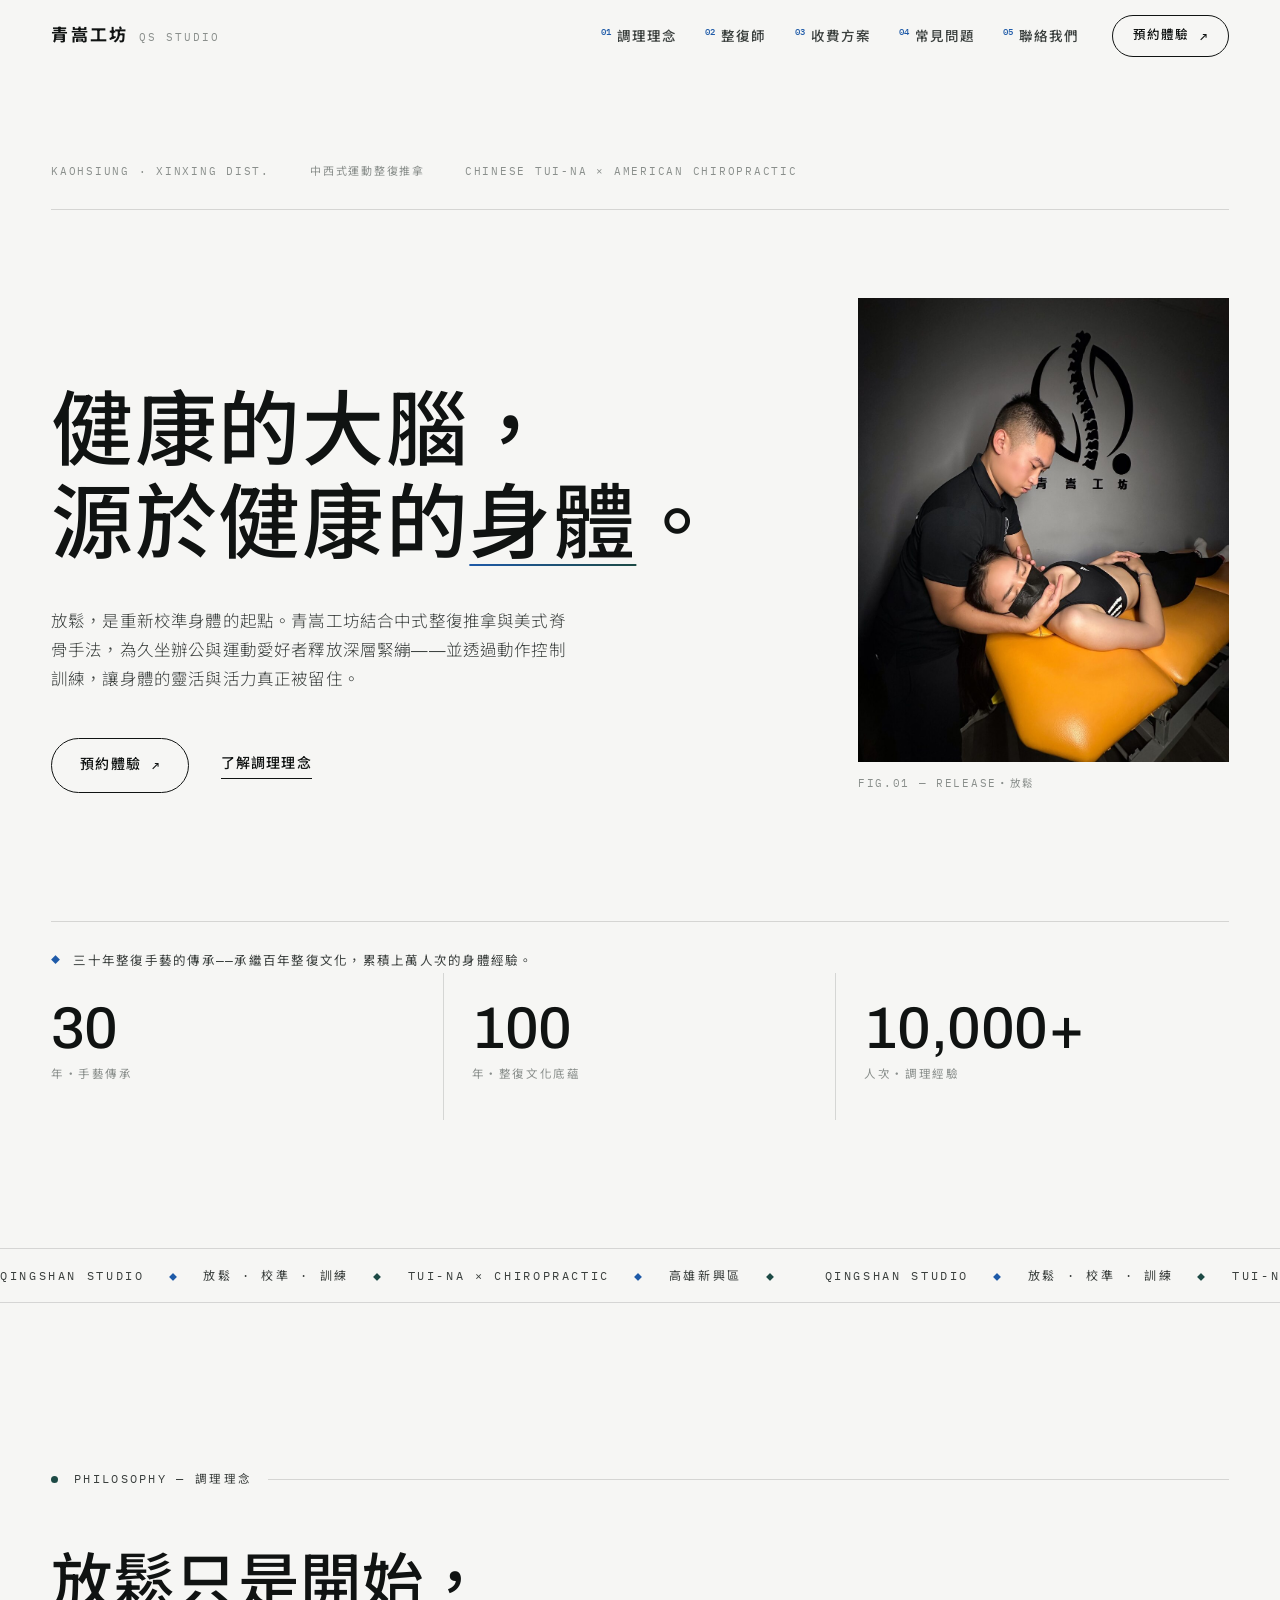
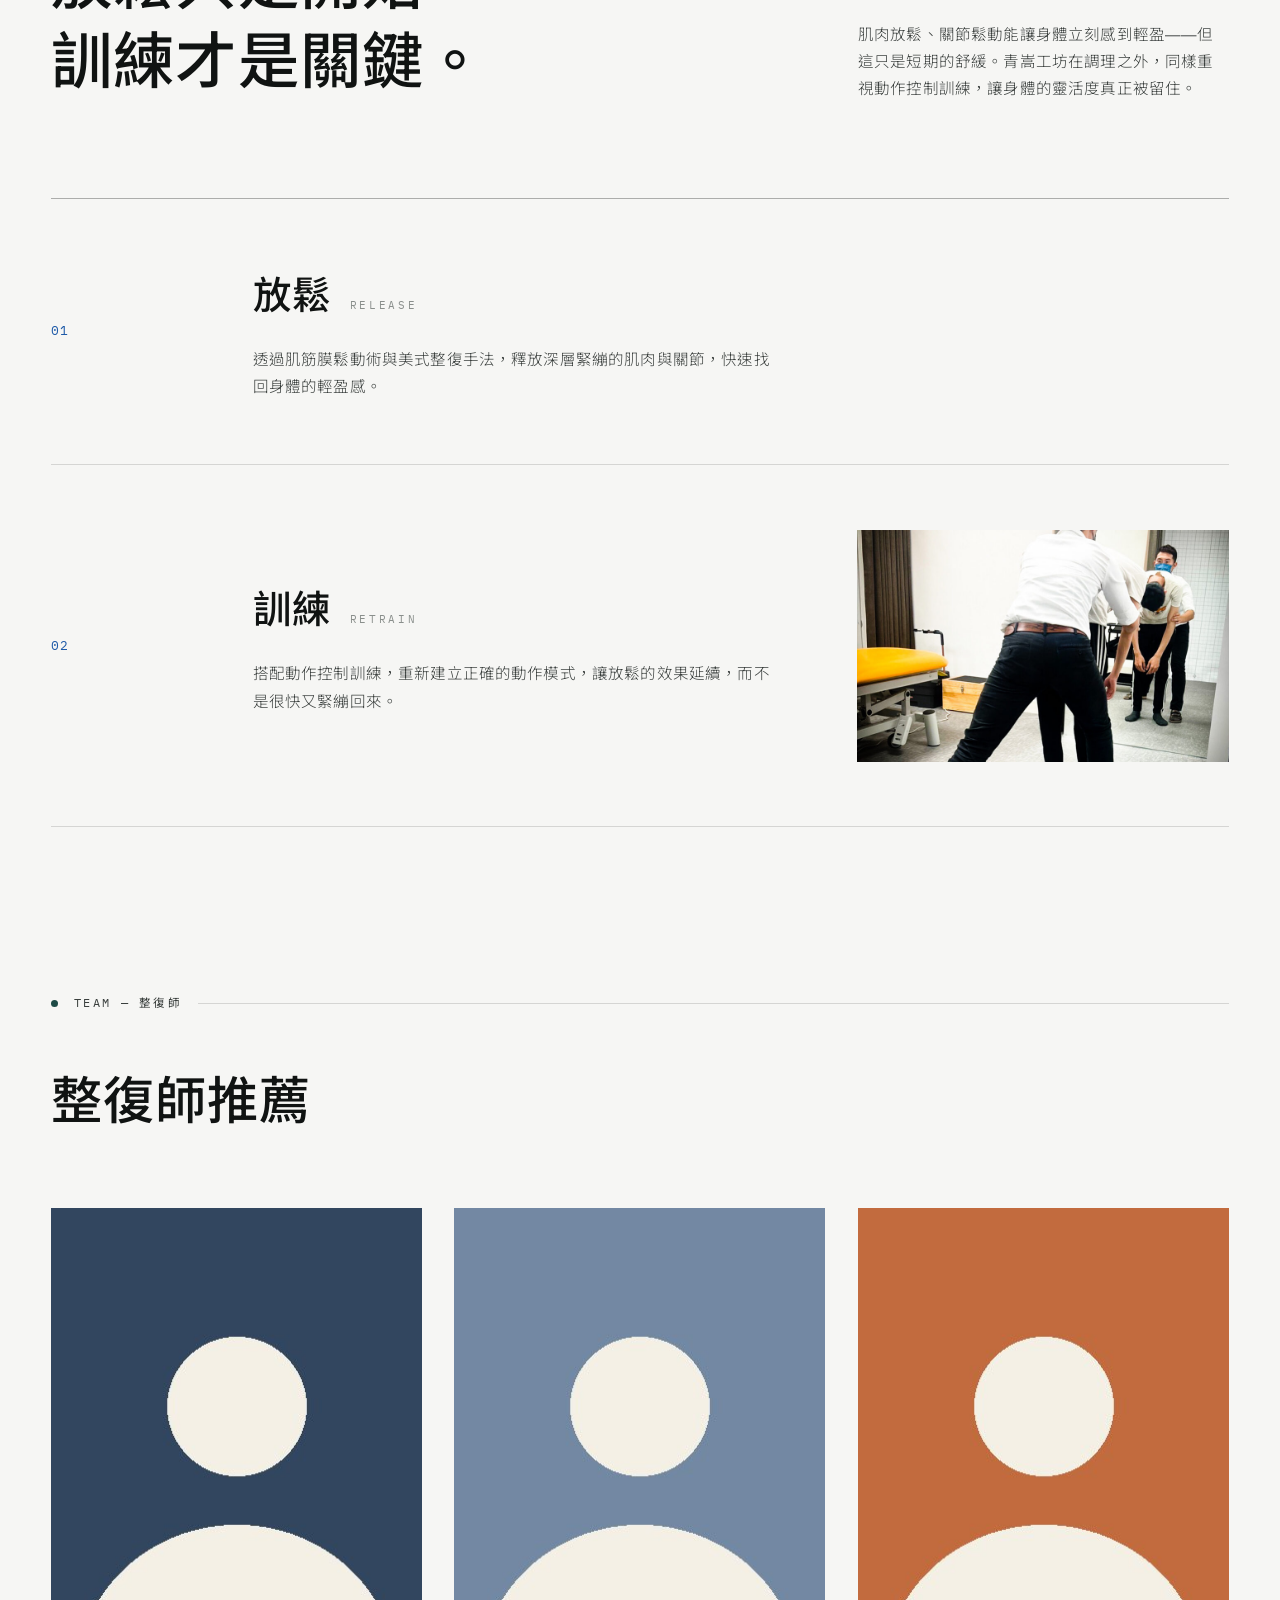
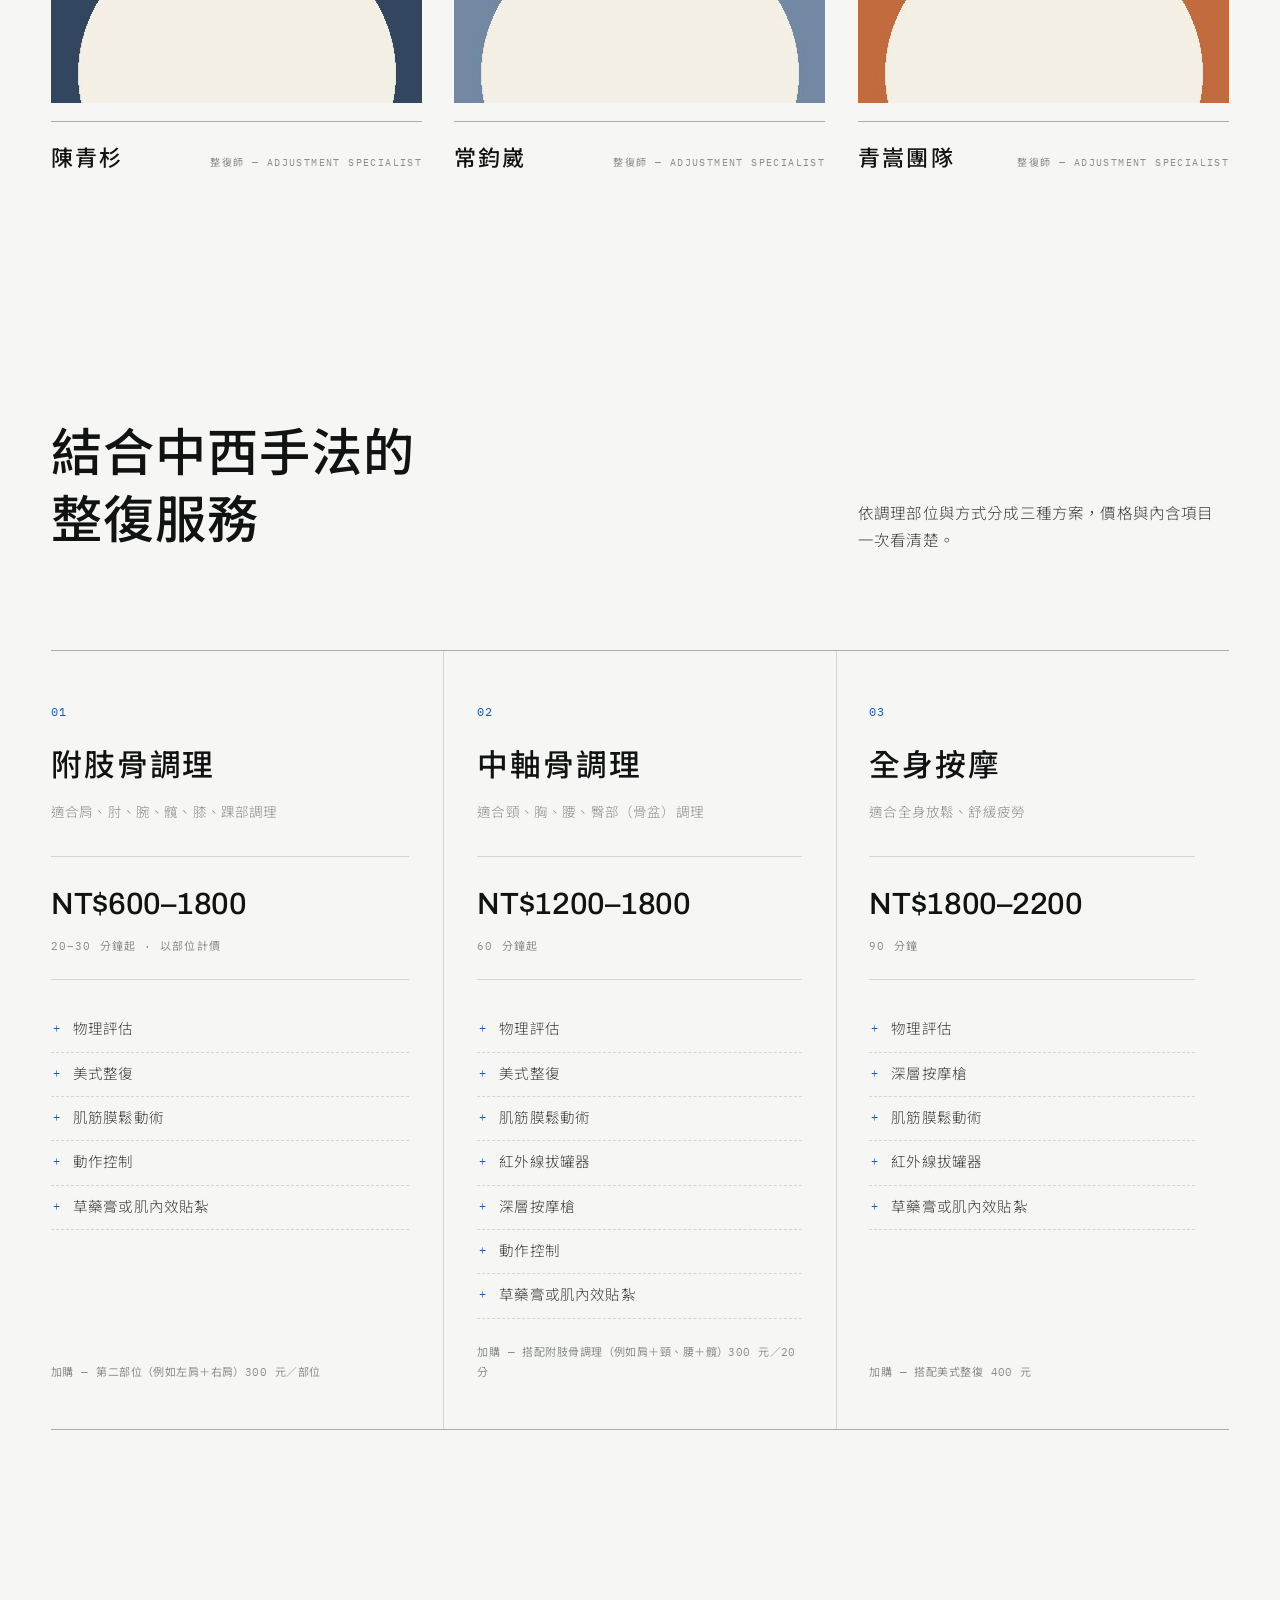
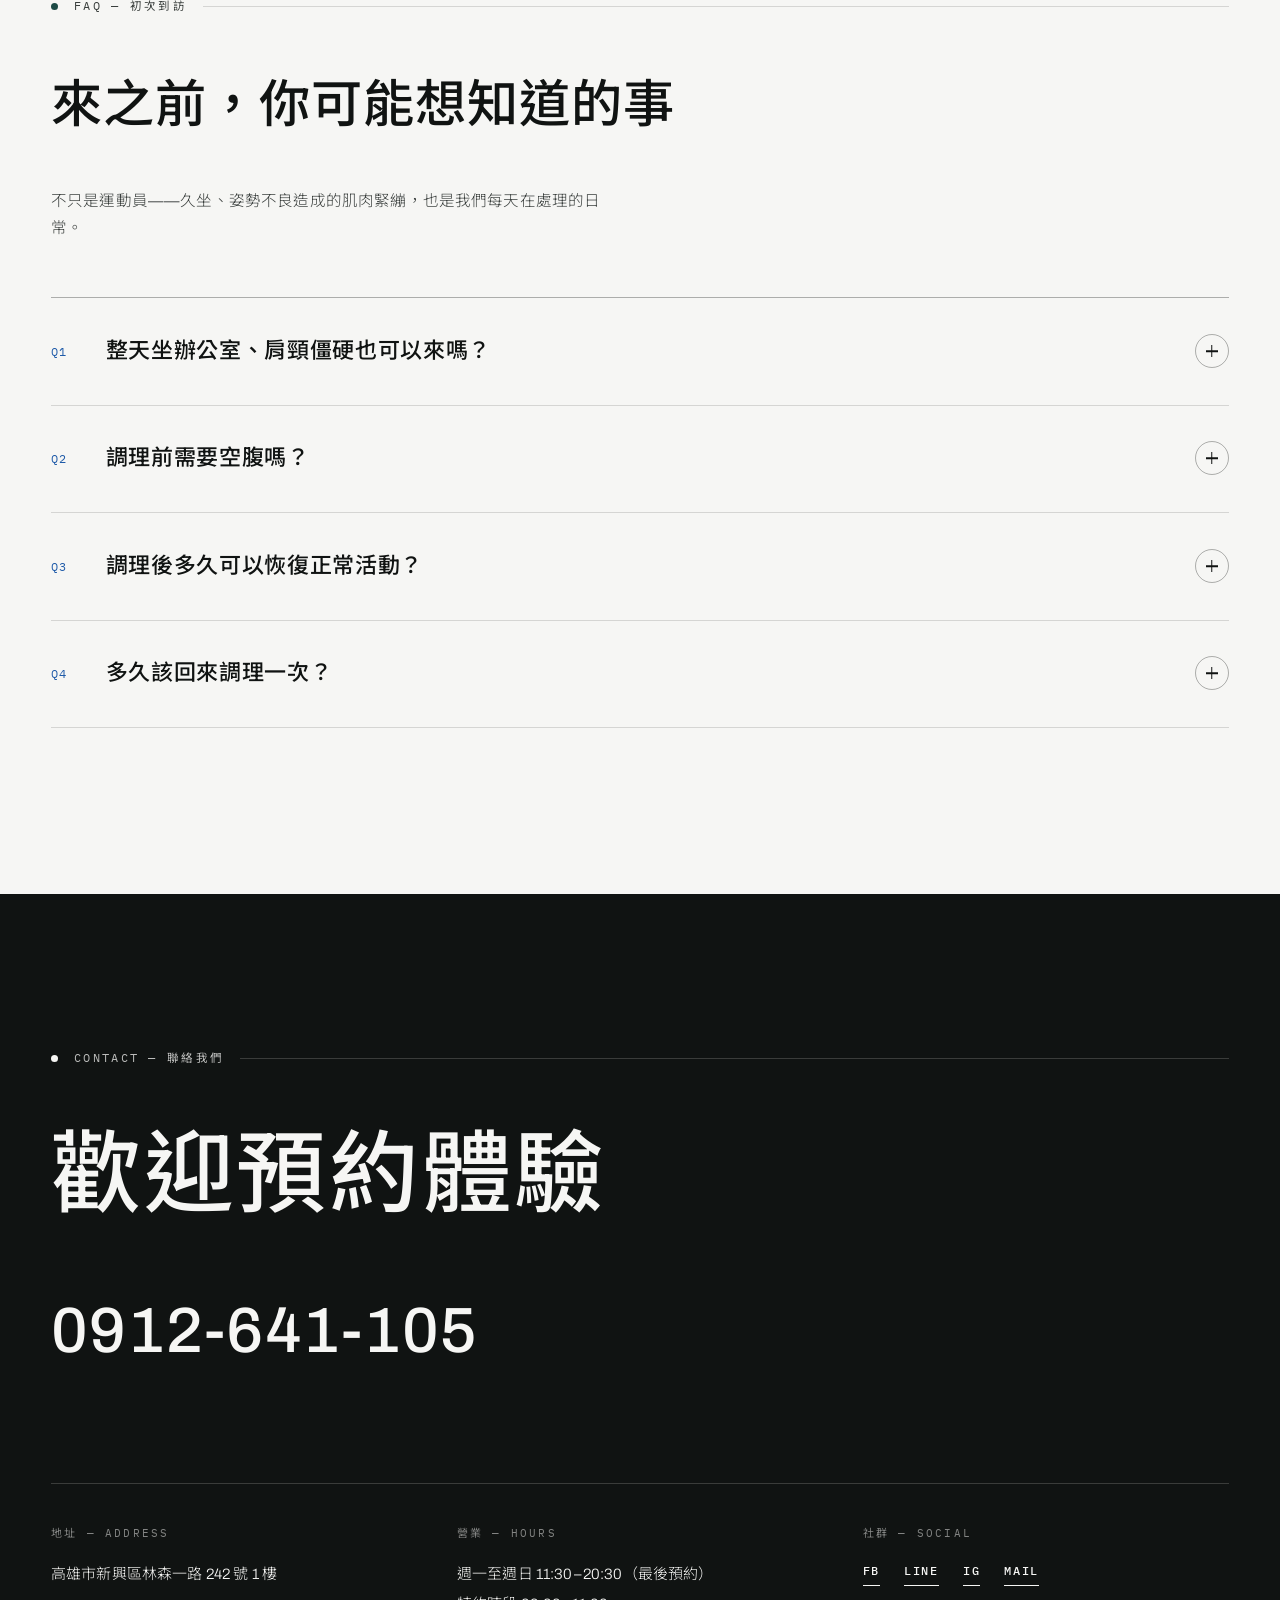
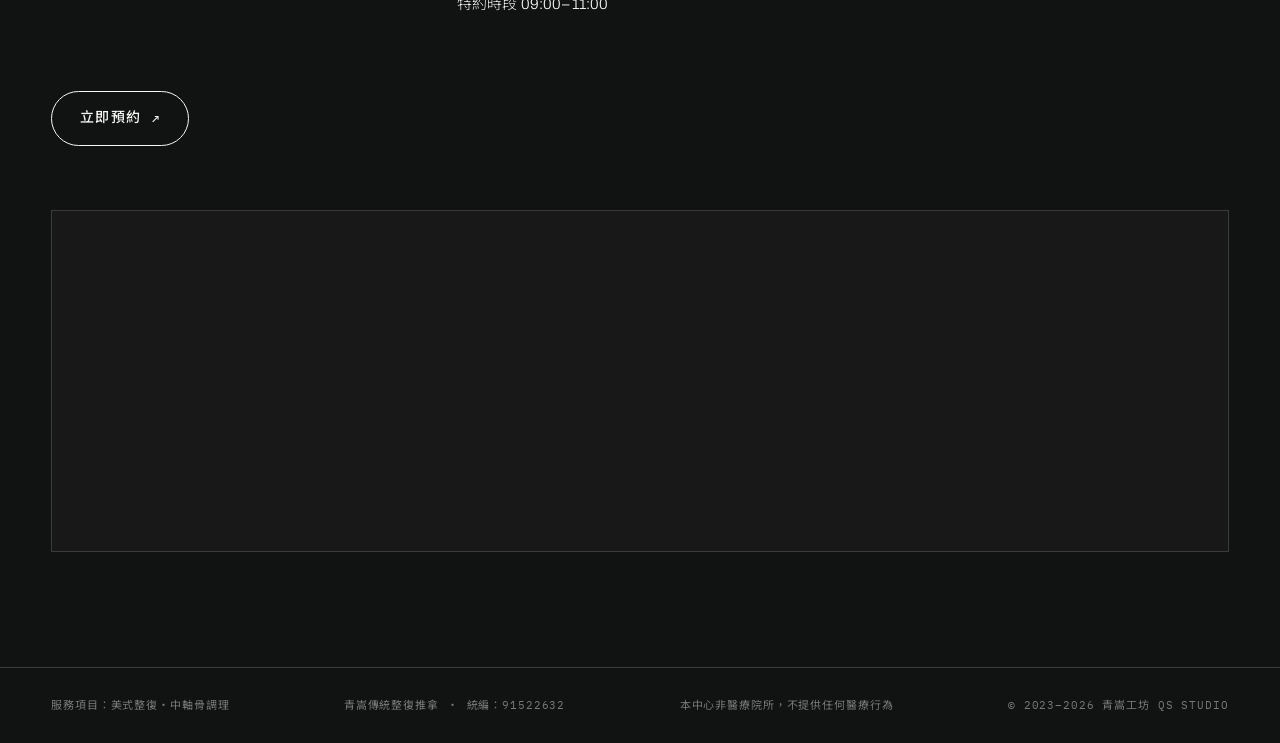
==== index.html @ 07d7609a "Update index.html" ====
<!DOCTYPE html>
<html lang="zh-Hant-TW">
<head>
<meta charset="UTF-8">
<meta name="viewport" content="width=device-width, initial-scale=1.0">

<!-- ════════════════════════════════════════════════════════════════
     青嵩工坊 QS STUDIO — 前台模板（對接 /api/content 後台版）
     ────────────────────────────────────────────────────────────────
     【架構說明 — 沿用你現有的前後台分離方式】

     ・外殼（不需後台）：<header>、手機選單、<footer>、
       styles.css、script.js —— 上傳一次即可。
     ・內容：id 為 site-content 的 main 區塊。
       script.js 會向 /api/content 取資料，
       若後台回傳 { html: "..." } 就覆蓋此處內容；
       若後台沒資料或離線，則顯示本檔內建的預設內容。

     【重要】改版後請把 id 為 site-content 的 main 區塊內的新版 HTML
     同步更新進後台（取代舊 class 結構），否則後台吐出的舊版
     HTML 會套不到新樣式。

     【欄位標記】
     ・註解形式：「◆ 後台欄位：欄位名稱 — 說明」的單行註解
     ・屬性形式：data-field="欄位名稱"
     ・可重複區塊：data-repeatable="..."（每新增一筆複製一段）
     ・圖片只換 src，class 與結構請勿更動。
     ════════════════════════════════════════════════════════════════ -->

<title>青嵩工坊 QS STUDIO — 中西式運動整復推拿｜高雄新興區</title>
<meta name="description" content="青嵩工坊結合中式整復推拿與美式脊骨手法，為久坐辦公與運動愛好者釋放深層緊繃。高雄新興區，健康的大腦源於健康的身體。">
<link rel="canonical" href="https://qsqingshan.com/" />
<meta property="og:type" content="website">
<meta property="og:site_name" content="青嵩工坊 qs studio">
<meta property="og:title" content="青嵩工坊 QS STUDIO — 中西式運動整復推拿">
<meta property="og:description" content="高雄新興區在地經營，傳承三十年整復推拿手藝，結合運動按摩與動作控制訓練，協助舒緩疲勞、提升運動表現。">
<meta property="og:image" content="https://qsqingshan.com/images/treatment-scene.jpg">
<meta property="og:url" content="https://qsqingshan.com">
<meta property="og:locale" content="zh_TW">
<meta name="twitter:card" content="summary_large_image">
<meta name="twitter:title" content="青嵩工坊 QS STUDIO — 中西式運動整復推拿">
<meta name="twitter:description" content="高雄新興區在地經營，傳承三十年整復推拿手藝，結合運動按摩與動作控制訓練。">
<meta name="twitter:image" content="https://qsqingshan.com/images/treatment-scene.jpg">
<link rel="icon" href="data:image/svg+xml,%3Csvg xmlns='http://www.w3.org/2000/svg' viewBox='0 0 32 32'%3E%3Crect width='32' height='32' fill='%23101312'/%3E%3Ccircle cx='16' cy='16' r='6' fill='none' stroke='%23f6f6f4' stroke-width='1.5'/%3E%3C/svg%3E">
<link rel="preconnect" href="https://fonts.googleapis.com">
<link rel="preconnect" href="https://fonts.gstatic.com" crossorigin>
<link href="https://fonts.googleapis.com/css2?family=Archivo:wght@400;500;600&family=IBM+Plex+Mono:wght@400;500&family=Noto+Sans+TC:wght@300;400;500;700&display=swap" rel="stylesheet">
<link rel="stylesheet" href="styles.css">
<script type="application/ld+json">
{
  "@context": "https://schema.org",
  "@type": "HealthAndBeautyBusiness",
  "name": "青嵩工坊 · 中西式運動整復推拿中心",
  "alternateName": "青嵩工坊",
  "url": "https://qsqingshan.com",
  "image": "https://qsqingshan.com/images/treatment-scene.jpg",
  "telephone": "+886-912-641-105",
  "priceRange": "$600-$2200",
  "address": {
    "@type": "PostalAddress",
    "streetAddress": "林森一路242號1樓",
    "addressLocality": "新興區",
    "addressRegion": "高雄市",
    "addressCountry": "TW"
  },
  "geo": {
    "@type": "GeoCoordinates",
    "latitude": 22.6349349,
    "longitude": 120.3052495
  },
  "openingHoursSpecification": [
    {
      "@type": "OpeningHoursSpecification",
      "dayOfWeek": ["Monday","Tuesday","Wednesday","Thursday","Friday","Saturday","Sunday"],
      "opens": "11:30",
      "closes": "20:30"
    }
  ],
  "sameAs": [
    "https://www.facebook.com/qingsongstudio/",
    "https://www.instagram.com/qs_studio_/",
    "https://lin.ee/biKerHf"
  ]
}
</script>
     <script type="application/ld+json">{  "@context": "https://schema.org",  "@type": "FAQPage",  "mainEntity": [    {      "@type": "Question",      "name": "整天坐辦公室、肩頸僵硬也可以來嗎？",      "acceptedAnswer": {        "@type": "Answer",        "text": "可以。除了提升運動表現，久坐、姿勢不良造成的肌肉緊繃，也是我們平常最常處理的狀況之一。"      }    },    {      "@type": "Question",      "name": "調理前需要空腹嗎？",      "acceptedAnswer": {        "@type": "Answer",        "text": "不用刻意空腹，建議調理前 1～2 小時進食到 6～7 分飽即可，太餓或太飽都不建議。"      }    },    {      "@type": "Question",      "name": "調理後多久可以恢復正常活動？",      "acceptedAnswer": {        "@type": "Answer",        "text": "建議先降到平常強度的 3 成左右（例如原本跑步 100 分鐘先降到 30 分鐘），觀察沒有不適後再逐步恢復。"      }    },    {      "@type": "Question",      "name": "多久該回來調理一次？",      "acceptedAnswer": {        "@type": "Answer",        "text": "可依身體疲勞感（1～10 分）抓頻率：1～3 分約一個月一次，4～6 分約 2～3 週一次，7～9 分建議每週 1～2 次。"      }    }  ]}</script>
</head>
<body>

<!-- ============ HEADER（外殼，不需後台） ============ -->
<header class="site-header" id="siteHeader">
  <div class="header-inner">
    <a href="#top" class="brand" aria-label="青嵩工坊首頁">
      <span class="brand-zh">青嵩工坊</span>
      <span class="brand-en">QS&nbsp;STUDIO</span>
    </a>
    <nav class="main-nav" aria-label="主選單">
      <a href="#philosophy"><span class="nav-idx">01</span>調理理念</a>
      <a href="#team"><span class="nav-idx">02</span>整復師</a>
      <a href="#plans"><span class="nav-idx">03</span>收費方案</a>
      <a href="#faq"><span class="nav-idx">04</span>常見問題</a>
      <a href="#contact"><span class="nav-idx">05</span>聯絡我們</a>
    </nav>
    <!-- 預約體驗統一導向 LINE 預約 -->
    <a href="https://lin.ee/89dvdlm" target="_blank" rel="noopener" class="btn-pill btn-pill--sm header-cta">預約體驗<span class="arrow">↗</span></a>
    <button class="menu-toggle" id="menuToggle" aria-label="開啟選單" aria-expanded="false">
      <span></span><span></span>
    </button>
  </div>
</header>

<!-- 手機版全屏選單（外殼） -->
<div class="mobile-menu" id="mobileMenu" aria-hidden="true">
  <nav class="mobile-nav">
    <a href="#philosophy"><em>01</em>調理理念</a>
    <a href="#team"><em>02</em>整復師</a>
    <a href="#plans"><em>03</em>收費方案</a>
    <a href="#faq"><em>04</em>常見問題</a>
    <a href="#contact"><em>05</em>聯絡我們</a>
  </nav>
  <div class="mobile-menu-foot">
    <p>高雄市新興區林森一路 242 號 1 樓</p>
    <p><a href="tel:+886912641105">0912-641-105</a></p>
  </div>
</div>

<!-- ════════════════════════════════════════════════════════════
     後台內容區：/api/content 回傳的 html 會覆蓋此 <main> 內容
     ════════════════════════════════════════════════════════════ -->
<main id="site-content">

  <!-- ============ HERO 首屏 ============ -->
  <section class="hero" id="top">
    <div class="wrap">
      <!-- ◆ 後台欄位：hero_meta_1 / hero_meta_2 / hero_meta_3 — 頂部三則等寬小字 -->
      <div class="hero-meta reveal">
        <span data-field="hero_meta_1">KAOHSIUNG · XINXING DIST.</span>
        <span data-field="hero_meta_2">中西式運動整復推拿</span>
        <span data-field="hero_meta_3">CHINESE TUI-NA × AMERICAN CHIROPRACTIC</span>
      </div>

      <div class="hero-grid">
        <div class="hero-copy">
          <!-- ◆ 後台欄位：hero_title_1 / hero_title_2 — 主標兩行
               注意：<i class="dot-accent"> 包住要做「藍青漸層底線」的詞，請保留 -->
          <h1 class="hero-title">
            <span class="line reveal" data-field="hero_title_1">健康的大腦，</span>
            <span class="line reveal" data-field="hero_title_2">源於健康的<i class="dot-accent">身體</i>。</span>
          </h1>
          <!-- ◆ 後台欄位：hero_lede — 主標下說明段 -->
          <p class="hero-lede reveal" data-field="hero_lede">
            放鬆，是重新校準身體的起點。青嵩工坊結合中式整復推拿與美式脊骨手法，為久坐辦公與運動愛好者釋放深層緊繃——並透過動作控制訓練，讓身體的靈活與活力真正被留住。
          </p>
          <div class="hero-actions reveal">
            <!-- ◆ 後台欄位：booking_url — LINE 預約連結（所有「預約體驗」按鈕共用） -->
            <a href="https://lin.ee/89dvdlm" target="_blank" rel="noopener" class="btn-pill" data-field="booking_url">預約體驗<span class="arrow">↗</span></a>
            <a href="#philosophy" class="link-underline">了解調理理念</a>
          </div>
        </div>
        <!-- ◆ 後台欄位：hero_image（建議直向 4:5）/ hero_image_cap（圖說小字） -->
        <figure class="hero-figure reveal">
          <img src="images/treatment-scene.jpg" alt="青嵩工坊整復師為客戶進行運動按摩" loading="eager" data-field="hero_image">
          <figcaption class="mono-cap" data-field="hero_image_cap">FIG.01 — RELEASE・放鬆</figcaption>
        </figure>
      </div>

      <!-- ◆ 後台欄位：stats_lede（傳承引言）＋ stat_1~3_value + stat_1~3_label
           注意：數值填 data-count（純數字，會自動加千分位）；後綴如 "+" 填 data-suffix（可省略） -->
      <div class="stats reveal" id="stats">
        <p class="stats-lede" data-field="stats_lede">三十年整復手藝的傳承——承繼百年整復文化，累積上萬人次的身體經驗。</p>
        <div class="stat">
          <span class="stat-num"><span data-count="30" data-field="stat_1_value">0</span></span>
          <span class="stat-label" data-field="stat_1_label">年・手藝傳承</span>
        </div>
        <div class="stat">
          <span class="stat-num"><span data-count="100" data-field="stat_2_value">0</span></span>
          <span class="stat-label" data-field="stat_2_label">年・整復文化底蘊</span>
        </div>
        <div class="stat">
          <span class="stat-num"><span data-count="10000" data-suffix="+" data-field="stat_3_value">0</span></span>
          <span class="stat-label" data-field="stat_3_label">人次・調理經驗</span>
        </div>
      </div>
    </div>
  </section>

  <!-- ============ 跑馬燈（裝飾；◆ 後台欄位：marquee_text） ============ -->
  <div class="marquee" aria-hidden="true">
    <div class="marquee-track">
      <!-- 注意：兩段 <span> 內容必須完全相同（無縫循環用） -->
      <span data-field="marquee_text">QINGSHAN STUDIO<i>◆</i>放鬆 · 校準 · 訓練<i>◆</i>TUI-NA × CHIROPRACTIC<i>◆</i>高雄新興區<i>◆</i></span>
      <span aria-hidden="true">QINGSHAN STUDIO<i>◆</i>放鬆 · 校準 · 訓練<i>◆</i>TUI-NA × CHIROPRACTIC<i>◆</i>高雄新興區<i>◆</i></span>
    </div>
  </div>

  <!-- ============ 調理理念 ============ -->
  <section class="block" id="philosophy">
    <div class="wrap">
      <div class="tagline reveal">
        <span class="tag-dot"></span>
        <span class="tag-label">PHILOSOPHY — 調理理念</span>
        <span class="tag-rule"></span>
      </div>

      <div class="statement-grid">
        <!-- ◆ 後台欄位：philosophy_title（<br> 為換行，請保留）/ philosophy_note -->
        <h2 class="statement reveal" data-field="philosophy_title">放鬆只是開始，<br>訓練才是關鍵。</h2>
        <p class="statement-note reveal" data-field="philosophy_note">
          肌肉放鬆、關節鬆動能讓身體立刻感到輕盈——但這只是短期的舒緩。青嵩工坊在調理之外，同樣重視動作控制訓練，讓身體的靈活度真正被留住。
        </p>
      </div>

      <div class="principles">
        <!-- ◆ 後台欄位：principle_1_title / principle_1_en / principle_1_desc -->
        <article class="principle reveal">
          <span class="principle-idx">01</span>
          <div class="principle-body">
            <h3><span data-field="principle_1_title">放鬆</span><span class="principle-en" data-field="principle_1_en">RELEASE</span></h3>
            <p data-field="principle_1_desc">透過肌筋膜鬆動術與美式整復手法，釋放深層緊繃的肌肉與關節，快速找回身體的輕盈感。</p>
          </div>
        </article>
        <!-- ◆ 後台欄位：principle_2_title / principle_2_en / principle_2_desc / principle_2_image -->
        <article class="principle reveal">
          <span class="principle-idx">02</span>
          <div class="principle-body">
            <h3><span data-field="principle_2_title">訓練</span><span class="principle-en" data-field="principle_2_en">RETRAIN</span></h3>
            <p data-field="principle_2_desc">搭配動作控制訓練，重新建立正確的動作模式，讓放鬆的效果延續，而不是很快又緊繃回來。</p>
          </div>
          <figure class="principle-figure">
            <img src="images/movement-training.jpg" alt="青嵩工坊團隊進行動作評估訓練" loading="lazy" data-field="principle_2_image">
          </figure>
        </article>
      </div>
    </div>
  </section>

  <!-- ============ 整復師團隊 ============ -->
  <section class="block" id="team">
    <div class="wrap">
      <div class="tagline reveal">
        <span class="tag-dot"></span>
        <span class="tag-label">TEAM — 整復師</span>
        <span class="tag-rule"></span>
      </div>
      <h2 class="block-title reveal" data-field="team_title">整復師推薦</h2>

      <div class="team-grid" data-repeatable="member">
        <!-- ◆◆ 可重複區塊：member（容器上有 data-repeatable 標記）
             每新增一位整復師，複製整個 <article class="member"> 區塊。
             欄位：member_name / member_role / member_photo（建議直向 3:4） -->
        <article class="member reveal">
          <figure class="member-photo">
            <img src="images/team-chenqingshan.jpg" alt="整復師 陳青杉" loading="lazy" data-field="member_photo">
          </figure>
          <div class="member-info">
            <h3 data-field="member_name">陳青杉</h3>
            <span class="member-role" data-field="member_role">整復師 — ADJUSTMENT SPECIALIST</span>
          </div>
        </article>

        <article class="member reveal">
          <figure class="member-photo">
            <img src="images/team-changjunwei.jpg" alt="整復師 常鈞崴" loading="lazy" data-field="member_photo">
          </figure>
          <div class="member-info">
            <h3 data-field="member_name">常鈞崴</h3>
            <span class="member-role" data-field="member_role">整復師 — ADJUSTMENT SPECIALIST</span>
          </div>
        </article>

        <article class="member reveal">
          <figure class="member-photo">
            <img src="images/team-member3.jpg" alt="青嵩工坊團隊成員" loading="lazy" data-field="member_photo">
          </figure>
          <div class="member-info">
            <h3 data-field="member_name">青嵩團隊</h3>
            <span class="member-role" data-field="member_role">整復師 — ADJUSTMENT SPECIALIST</span>
          </div>
        </article>
      </div>
    </div>
  </section>

  <!-- ============ 收費方案 ============ -->
  <section class="block" id="plans">
    <div class="wrap">
      <div class="tagline reveal">
        <span class="tag-dot"></span>
        <span class="tag-label">PLANS — 收費方案</span>
        <span class="tag-rule"></span>
      </div>
      <div class="statement-grid">
        <!-- ◆ 後台欄位：plans_title / plans_note -->
        <h2 class="block-title reveal" data-field="plans_title">結合中西手法的<br>整復服務</h2>
        <p class="statement-note reveal" data-field="plans_note">依調理部位與方式分成三種方案，價格與內含項目一次看清楚。</p>
      </div>

      <div class="plans" data-repeatable="plan">
        <!-- ◆◆ 可重複區塊：plan（容器上有 data-repeatable 標記）
             每新增一種方案，複製整個 <article class="plan"> 區塊。
             欄位：plan_name / plan_for / plan_price / plan_duration
                  / plan_items（每項一個 <li>）/ plan_addon（加購說明）
             注意：plan-idx 的 01/02/03 依筆數順序編號 -->
        <article class="plan reveal">
          <header class="plan-head">
            <span class="plan-idx">01</span>
            <h3 data-field="plan_name">附肢骨調理</h3>
            <p class="plan-for" data-field="plan_for">適合肩、肘、腕、髖、膝、踝部調理</p>
          </header>
          <div class="plan-price">
            <span class="price" data-field="plan_price">NT$600–1800</span>
            <span class="price-note" data-field="plan_duration">20–30 分鐘起 · 以部位計價</span>
          </div>
          <ul class="plan-list" data-field="plan_items">
            <li>物理評估</li>
            <li>美式整復</li>
            <li>肌筋膜鬆動術</li>
            <li>動作控制</li>
            <li>草藥膏或肌內效貼紮</li>
          </ul>
          <p class="plan-addon" data-field="plan_addon">加購 — 第二部位（例如左肩＋右肩）300 元／部位</p>
        </article>

        <article class="plan reveal">
          <header class="plan-head">
            <span class="plan-idx">02</span>
            <h3 data-field="plan_name">中軸骨調理</h3>
            <p class="plan-for" data-field="plan_for">適合頸、胸、腰、臀部（骨盆）調理</p>
          </header>
          <div class="plan-price">
            <span class="price" data-field="plan_price">NT$1200–1800</span>
            <span class="price-note" data-field="plan_duration">60 分鐘起</span>
          </div>
          <ul class="plan-list" data-field="plan_items">
            <li>物理評估</li>
            <li>美式整復</li>
            <li>肌筋膜鬆動術</li>
            <li>紅外線拔罐器</li>
            <li>深層按摩槍</li>
            <li>動作控制</li>
            <li>草藥膏或肌內效貼紮</li>
          </ul>
          <p class="plan-addon" data-field="plan_addon">加購 — 搭配附肢骨調理（例如肩＋頸、腰＋髖）300 元／20 分</p>
        </article>

        <article class="plan reveal">
          <header class="plan-head">
            <span class="plan-idx">03</span>
            <h3 data-field="plan_name">全身按摩</h3>
            <p class="plan-for" data-field="plan_for">適合全身放鬆、舒緩疲勞</p>
          </header>
          <div class="plan-price">
            <span class="price" data-field="plan_price">NT$1800–2200</span>
            <span class="price-note" data-field="plan_duration">90 分鐘</span>
          </div>
          <ul class="plan-list" data-field="plan_items">
            <li>物理評估</li>
            <li>深層按摩槍</li>
            <li>肌筋膜鬆動術</li>
            <li>紅外線拔罐器</li>
            <li>草藥膏或肌內效貼紮</li>
          </ul>
          <p class="plan-addon" data-field="plan_addon">加購 — 搭配美式整復 400 元</p>
        </article>
      </div>
    </div>
  </section>

  <!-- ============ 常見問題 ============ -->
  <section class="block" id="faq">
    <div class="wrap">
      <div class="tagline reveal">
        <span class="tag-dot"></span>
        <span class="tag-label">FAQ — 初次到訪</span>
        <span class="tag-rule"></span>
      </div>
      <!-- ◆ 後台欄位：faq_title / faq_sub -->
      <h2 class="block-title reveal" data-field="faq_title">來之前，你可能想知道的事</h2>
      <p class="block-sub reveal" data-field="faq_sub">不只是運動員——久坐、姿勢不良造成的肌肉緊繃，也是我們每天在處理的日常。</p>

      <div class="accordion" id="accordion" data-repeatable="acc-item">
        <!-- ◆◆ 可重複區塊：acc-item（容器上有 data-repeatable 標記）
             每新增一則問答，複製整個 <div class="acc-item"> 區塊。
             欄位：faq_q / faq_a；acc-idx 的 Q1~Q4 依筆數編號 -->
        <div class="acc-item reveal">
          <button class="acc-head" aria-expanded="false">
            <span class="acc-idx">Q1</span>
            <span class="acc-q" data-field="faq_q">整天坐辦公室、肩頸僵硬也可以來嗎？</span>
            <span class="acc-icon" aria-hidden="true"></span>
          </button>
          <div class="acc-body">
            <p data-field="faq_a">可以。除了提升運動表現，久坐、姿勢不良造成的肌肉緊繃，也是我們平常最常處理的狀況之一。</p>
          </div>
        </div>
        <div class="acc-item reveal">
          <button class="acc-head" aria-expanded="false">
            <span class="acc-idx">Q2</span>
            <span class="acc-q" data-field="faq_q">調理前需要空腹嗎？</span>
            <span class="acc-icon" aria-hidden="true"></span>
          </button>
          <div class="acc-body">
            <p data-field="faq_a">不用刻意空腹，建議調理前 1～2 小時進食到 6～7 分飽即可，太餓或太飽都不建議。</p>
          </div>
        </div>
        <div class="acc-item reveal">
          <button class="acc-head" aria-expanded="false">
            <span class="acc-idx">Q3</span>
            <span class="acc-q" data-field="faq_q">調理後多久可以恢復正常活動？</span>
            <span class="acc-icon" aria-hidden="true"></span>
          </button>
          <div class="acc-body">
            <p data-field="faq_a">建議先降到平常強度的 3 成左右（例如原本跑步 100 分鐘先降到 30 分鐘），觀察沒有不適後再逐步恢復。</p>
          </div>
        </div>
        <div class="acc-item reveal">
          <button class="acc-head" aria-expanded="false">
            <span class="acc-idx">Q4</span>
            <span class="acc-q" data-field="faq_q">多久該回來調理一次？</span>
            <span class="acc-icon" aria-hidden="true"></span>
          </button>
          <div class="acc-body">
            <p data-field="faq_a">可依身體疲勞感（1～10 分）抓頻率：1～3 分約一個月一次，4～6 分約 2～3 週一次，7～9 分建議每週 1～2 次。</p>
          </div>
        </div>
      </div>
    </div>
  </section>

  <!-- ============ 聯絡我們（深色反轉區） ============ -->
  <section class="contact" id="contact">
    <div class="wrap">
      <div class="tagline tagline--dark reveal">
        <span class="tag-dot"></span>
        <span class="tag-label">CONTACT — 聯絡我們</span>
        <span class="tag-rule"></span>
      </div>

      <!-- ◆ 後台欄位：contact_title -->
      <h2 class="contact-title reveal" data-field="contact_title">歡迎預約體驗</h2>
      <!-- ◆ 後台欄位：contact_phone（顯示文字）
           注意：href="tel:+886..." 為撥號連結，改號碼時兩處都要更新 -->
      <a class="contact-phone reveal" href="tel:+886912641105" data-field="contact_phone">0912-641-105</a>

      <div class="contact-grid reveal">
        <div class="contact-cell">
          <span class="contact-label">地址 — ADDRESS</span>
          <p data-field="contact_address">高雄市新興區林森一路 242 號 1 樓</p>
        </div>
        <div class="contact-cell">
          <span class="contact-label">營業 — HOURS</span>
          <!-- ◆ 後台欄位：contact_hours（<br> 為換行，請保留） -->
          <p data-field="contact_hours">週一至週日 11:30–20:30（最後預約）<br>特約時段 09:00–11:00</p>
        </div>
        <div class="contact-cell">
          <span class="contact-label">社群 — SOCIAL</span>
          <!-- ◆ 後台欄位：social_fb / social_line / social_ig / social_mail
               只需替換各 <a> 的 href -->
          <p class="social-links">
            <a href="https://www.facebook.com/qingsongstudio/" target="_blank" rel="noopener" class="link-underline link-underline--dark" data-field="social_fb">FB</a>
            <a href="https://lin.ee/biKerHf" target="_blank" rel="noopener" class="link-underline link-underline--dark" data-field="social_line">LINE</a>
            <a href="https://www.instagram.com/qs_studio_/" target="_blank" rel="noopener" class="link-underline link-underline--dark" data-field="social_ig">IG</a>
            <a href="mailto:qs.studio03@gmail.com" class="link-underline link-underline--dark" data-field="social_mail">MAIL</a>
          </p>
        </div>
      </div>

      <div class="contact-cta reveal">
        <!-- ◆ 後台欄位：booking_url — 與首屏同一個 LINE 預約連結 -->
        <a href="https://lin.ee/89dvdlm" target="_blank" rel="noopener" class="btn-pill btn-pill--light" data-field="booking_url">立即預約<span class="arrow">↗</span></a>
      </div>

      <!-- ◆ 後台欄位：contact_map — Google Maps 嵌入網址（只換 src） -->
      <div class="contact-map reveal" data-field="contact_map">
        <iframe src="https://www.google.com/maps?q=高雄市新興區林森一路242號&output=embed" loading="lazy" referrerpolicy="no-referrer-when-downgrade" title="青嵩工坊位置地圖"></iframe>
      </div>
    </div>
  </section>

</main>
<!-- ══════════════ 後台內容區結束 ══════════════ -->

<!-- ============ 頁尾（外殼） ============ -->
<footer class="site-footer">
  <div class="wrap footer-inner">
     <span>服務項目：<a href="/services/chiropractic/" style="color:inherit;text-underline-offset:3px">美式整復・中軸骨調理</a></span>
    <span>青嵩傳統整復推拿 ・ 統編：91522632</span>
    <span>本中心非醫療院所，不提供任何醫療行為</span>
    <span>© 2023–2026 青嵩工坊 QS STUDIO</span>
  </div>
</footer>

<script src="script.js"></script>
</body>
</html>
---- styles.css ----
/* ============================================================
   青嵩工坊 QS STUDIO — Redesign
   Design language: editorial minimalism
   ink / paper / hairline / one pine accent
   ============================================================ */

:root {
  --paper:   #f6f6f4;
  --ink:     #101312;
  --ink-2:   #3a3f3d;
  --ink-3:   #8a8f8c;
  --line:    rgba(16, 19, 18, .14);
  --line-strong: rgba(16, 19, 18, .32);
  --pine:    #1d4a45;   /* 品牌青 — 結構性標記 */
  --blue:    #1e5aa8;   /* 店內藍 — 互動與索引 */

  --paper-on-ink: #f6f6f4;
  --line-on-ink:  rgba(246, 246, 244, .18);

  --sans:  'Archivo', 'Noto Sans TC', -apple-system, 'PingFang TC', 'Microsoft JhengHei', sans-serif;
  --mono:  'IBM Plex Mono', 'Noto Sans TC', monospace;

  --ease:  cubic-bezier(.22, .61, .21, 1);
  --dur:   .7s;

  --gutter: clamp(20px, 4vw, 56px);
  --wrap:   1320px;
}

/* ---------- Reset / base ---------- */
*, *::before, *::after { box-sizing: border-box; margin: 0; padding: 0; }

html {
  scroll-behavior: smooth;
  -webkit-text-size-adjust: 100%;
}

body {
  background: var(--paper);
  color: var(--ink);
  font-family: var(--sans);
  font-weight: 400;
  font-size: 16px;
  line-height: 1.75;
  letter-spacing: .01em;
  -webkit-font-smoothing: antialiased;
  text-rendering: optimizeLegibility;
  overflow-x: hidden;
}

::selection { background: var(--blue); color: var(--paper-on-ink); }

img { display: block; max-width: 100%; }
a { color: inherit; text-decoration: none; }
ul { list-style: none; }
button { font: inherit; color: inherit; background: none; border: 0; cursor: pointer; }

.wrap {
  width: 100%;
  max-width: var(--wrap);
  margin-inline: auto;
  padding-inline: var(--gutter);
}

section { scroll-margin-top: 88px; }

/* ---------- Reveal motion ---------- */
.reveal {
  opacity: 0;
  transform: translateY(14px);
  filter: blur(8px);
  transition:
    opacity var(--dur) var(--ease),
    transform var(--dur) var(--ease),
    filter var(--dur) var(--ease);
  will-change: opacity, transform, filter;
}
.reveal.in {
  opacity: 1;
  transform: translateY(0);
  filter: blur(0);
}

/* ============================================================
   HEADER
   ============================================================ */
.site-header {
  position: fixed;
  inset: 0 0 auto 0;
  z-index: 100;
  border-bottom: 1px solid transparent;
  transition: border-color .25s ease, background-color .25s ease, backdrop-filter .25s ease;
}
.site-header.scrolled {
  background: rgba(246, 246, 244, .82);
  backdrop-filter: blur(14px);
  -webkit-backdrop-filter: blur(14px);
  border-bottom-color: var(--line);
}
.header-inner {
  max-width: var(--wrap);
  margin-inline: auto;
  padding: 0 var(--gutter);
  height: 72px;
  display: flex;
  align-items: center;
  gap: 32px;
}
.brand { display: flex; align-items: baseline; gap: 10px; margin-right: auto; }
.brand-zh { font-weight: 700; font-size: 17px; letter-spacing: .14em; }
.brand-en { font-family: var(--mono); font-size: 11px; letter-spacing: .18em; color: var(--ink-3); }

.main-nav { display: flex; gap: 28px; }
.main-nav a {
  position: relative;
  font-size: 13.5px;
  font-weight: 500;
  letter-spacing: .08em;
  padding: 4px 0;
  color: var(--ink-2);
  transition: color .25s ease;
}
.main-nav a .nav-idx {
  font-family: var(--mono);
  font-size: 9px;
  color: var(--blue);
  margin-right: 6px;
  vertical-align: super;
  letter-spacing: 0;
}
.main-nav a::after {
  content: "";
  position: absolute;
  left: 0; bottom: 0;
  width: 100%; height: 1px;
  background: var(--ink);
  transform: scaleX(0);
  transform-origin: right;
  transition: transform .45s var(--ease);
}
.main-nav a:hover { color: var(--ink); }
.main-nav a:hover::after { transform: scaleX(1); transform-origin: left; }

/* ---------- Pill button ---------- */
.btn-pill {
  display: inline-flex;
  align-items: center;
  gap: 10px;
  padding: 14px 28px;
  border: 1px solid var(--ink);
  border-radius: 999px;
  font-size: 14px;
  font-weight: 500;
  letter-spacing: .1em;
  color: var(--ink);
  background: transparent;
  transition: background-color .35s var(--ease), color .35s var(--ease);
}
.btn-pill .arrow { font-family: var(--mono); font-size: 12px; transition: transform .35s var(--ease); }
.btn-pill:hover { background: var(--ink); color: var(--paper); }
.btn-pill:hover .arrow { transform: translate(3px, -3px); }
.btn-pill--sm { padding: 9px 20px; font-size: 12.5px; }
.btn-pill--light { border-color: var(--paper-on-ink); color: var(--paper-on-ink); }
.btn-pill--light:hover { background: var(--paper-on-ink); color: var(--ink); }

/* ---------- Text link with animated underline ---------- */
.link-underline {
  font-size: 14px;
  font-weight: 500;
  letter-spacing: .08em;
  padding-bottom: 3px;
  background-image: linear-gradient(currentColor, currentColor);
  background-size: 100% 1px;
  background-position: 0 100%;
  background-repeat: no-repeat;
  transition: background-size .45s var(--ease), color .25s ease;
}
.link-underline:hover { background-size: 0 1px; }

/* ---------- Hamburger ---------- */
.menu-toggle {
  display: none;
  position: relative;
  width: 40px; height: 40px;
  z-index: 210;
}
.menu-toggle span {
  position: absolute;
  left: 8px; right: 8px;
  height: 1.5px;
  background: var(--ink);
  transition: transform .4s var(--ease), top .4s var(--ease), background-color .3s ease;
}
.menu-toggle span:nth-child(1) { top: 15px; }
.menu-toggle span:nth-child(2) { top: 24px; }
body.menu-open .menu-toggle span { background: var(--paper-on-ink); }
body.menu-open .menu-toggle span:nth-child(1) { top: 19px; transform: rotate(45deg); }
body.menu-open .menu-toggle span:nth-child(2) { top: 19px; transform: rotate(-45deg); }

/* ---------- Mobile overlay menu ---------- */
.mobile-menu {
  position: fixed;
  inset: 0;
  z-index: 200;
  background: var(--ink);
  color: var(--paper-on-ink);
  display: flex;
  flex-direction: column;
  justify-content: center;
  padding: 0 var(--gutter);
  clip-path: inset(0 0 100% 0);
  visibility: hidden;
  transition: clip-path .6s var(--ease), visibility 0s .6s;
}
body.menu-open .mobile-menu {
  clip-path: inset(0 0 0 0);
  visibility: visible;
  transition: clip-path .6s var(--ease), visibility 0s 0s;
}
.mobile-nav { display: flex; flex-direction: column; gap: 6px; }
.mobile-nav a {
  display: flex;
  align-items: baseline;
  gap: 16px;
  font-size: clamp(30px, 8vw, 44px);
  font-weight: 500;
  letter-spacing: .06em;
  padding: 10px 0;
  border-bottom: 1px solid var(--line-on-ink);
  opacity: 0;
  transform: translateY(18px);
  transition: opacity .5s var(--ease), transform .5s var(--ease);
}
.mobile-nav a em {
  font-family: var(--mono);
  font-style: normal;
  font-size: 12px;
  color: var(--blue);
  filter: brightness(1.8);
}
body.menu-open .mobile-nav a { opacity: 1; transform: translateY(0); }
body.menu-open .mobile-nav a:nth-child(1) { transition-delay: .15s; }
body.menu-open .mobile-nav a:nth-child(2) { transition-delay: .22s; }
body.menu-open .mobile-nav a:nth-child(3) { transition-delay: .29s; }
body.menu-open .mobile-nav a:nth-child(4) { transition-delay: .36s; }
body.menu-open .mobile-nav a:nth-child(5) { transition-delay: .43s; }
.mobile-menu-foot {
  margin-top: 48px;
  font-family: var(--mono);
  font-size: 12px;
  letter-spacing: .06em;
  color: rgba(246, 246, 244, .55);
}

/* ============================================================
   HERO
   ============================================================ */
.hero { padding-top: clamp(140px, 18vh, 200px); }

.hero-meta {
  display: flex;
  flex-wrap: wrap;
  gap: 12px 40px;
  font-family: var(--mono);
  font-size: 11px;
  letter-spacing: .16em;
  color: var(--ink-3);
  padding-bottom: 28px;
  border-bottom: 1px solid var(--line);
  margin-bottom: clamp(48px, 7vw, 88px);
}

.hero-grid {
  display: grid;
  grid-template-columns: repeat(12, 1fr);
  gap: 0 32px;
  align-items: end;
}
.hero-copy { grid-column: 1 / 9; }
.hero-figure { grid-column: 9 / 13; }

.hero-title {
  font-size: clamp(40px, 6.4vw, 92px);
  font-weight: 500;
  line-height: 1.14;
  letter-spacing: .02em;
}
.hero-title .line { display: block; }
.hero-title .line:nth-child(2) { transition-delay: .08s; }
.dot-accent { font-style: normal; position: relative; white-space: nowrap; }
.dot-accent::after {
  content: "";
  position: absolute;
  left: 50%; bottom: .04em;
  width: 100%; height: 2px;
  background: linear-gradient(90deg, var(--blue), var(--pine));
  transform: translateX(-50%) scaleX(0);
  transform-origin: left;
  transition: transform 1s var(--ease) .9s;
}
.reveal.in .dot-accent::after,
.hero-title .reveal.in + .line .dot-accent::after { transform: translateX(-50%) scaleX(1); }

.hero-lede {
  max-width: 520px;
  margin-top: 36px;
  font-size: 16.5px;
  font-weight: 300;
  color: var(--ink-2);
  transition-delay: .16s;
}
.hero-actions {
  display: flex;
  align-items: center;
  gap: 32px;
  margin-top: 44px;
  transition-delay: .24s;
}

.hero-figure {
  position: relative;
  transition-delay: .12s;
}
.hero-figure img {
  width: 100%;
  aspect-ratio: 4 / 5;
  object-fit: cover;
  filter: grayscale(1) contrast(1.04);
  transition: filter .8s var(--ease), transform .8s var(--ease);
}
.hero-figure.in img { filter: grayscale(0) contrast(1); }
.mono-cap {
  margin-top: 12px;
  font-family: var(--mono);
  font-size: 10.5px;
  letter-spacing: .16em;
  color: var(--ink-3);
}

/* ---------- Stats ---------- */
.stats {
  display: grid;
  grid-template-columns: repeat(3, 1fr);
  margin-top: clamp(72px, 10vw, 128px);
  border-top: 1px solid var(--line);
}
.stats-lede {
  grid-column: 1 / -1;
  padding-top: 26px;
  font-family: var(--mono);
  font-size: 12.5px;
  letter-spacing: .1em;
  line-height: 2;
  color: var(--ink-2);
}
.stats-lede::before {
  content: "◆";
  color: var(--blue);
  margin-right: 12px;
  font-size: 9px;
  vertical-align: 2px;
}
.stat {
  padding: 26px 28px 36px 0;
  border-right: 1px solid var(--line);
  display: flex;
  flex-direction: column;
  gap: 6px;
}
.stat + .stat { padding-left: 28px; }
.stat:last-child { border-right: 0; }
.stat-num {
  font-family: var(--sans);
  font-size: clamp(40px, 4.6vw, 64px);
  font-weight: 500;
  line-height: 1;
  letter-spacing: -.01em;
  font-variant-numeric: tabular-nums;
}
.stat-label {
  font-family: var(--mono);
  font-size: 11.5px;
  letter-spacing: .14em;
  color: var(--ink-3);
}

/* ============================================================
   MARQUEE
   ============================================================ */
.marquee {
  margin-top: clamp(72px, 10vw, 128px);
  border-block: 1px solid var(--line);
  overflow: hidden;
  padding: 16px 0;
}
.marquee-track {
  display: flex;
  width: max-content;
  animation: marquee 36s linear infinite;
}
.marquee:hover .marquee-track { animation-play-state: paused; }
.marquee-track span {
  font-family: var(--mono);
  font-size: 12px;
  letter-spacing: .22em;
  color: var(--ink-2);
  white-space: nowrap;
  padding-right: 24px;
}
.marquee-track i {
  font-style: normal;
  color: var(--pine);
  padding: 0 24px;
  font-size: 8px;
  vertical-align: middle;
}
.marquee-track i:nth-of-type(odd) { color: var(--blue); }
@keyframes marquee {
  to { transform: translateX(-50%); }
}

/* ============================================================
   BLOCKS — shared
   ============================================================ */
.block { padding-top: clamp(96px, 13vw, 176px); }

.tagline {
  display: flex;
  align-items: center;
  gap: 16px;
  margin-bottom: clamp(36px, 5vw, 56px);
}
.tag-dot {
  width: 7px; height: 7px;
  border-radius: 50%;
  background: var(--pine);
  animation: pulse 2.4s ease infinite;
}
@keyframes pulse {
  0%, 100% { opacity: 1; }
  50% { opacity: .25; }
}
.tag-label {
  font-family: var(--mono);
  font-size: 11.5px;
  letter-spacing: .2em;
  color: var(--ink-2);
  white-space: nowrap;
}
.tag-rule { flex: 1; height: 1px; background: var(--line); }
.tagline--dark .tag-label { color: rgba(246, 246, 244, .75); }
.tagline--dark .tag-rule { background: var(--line-on-ink); }
.tagline--dark .tag-dot { background: var(--paper-on-ink); }

.statement-grid {
  display: grid;
  grid-template-columns: repeat(12, 1fr);
  gap: 24px 32px;
  margin-bottom: clamp(56px, 8vw, 96px);
}
.statement {
  grid-column: 1 / 9;
  font-size: clamp(34px, 4.8vw, 64px);
  font-weight: 500;
  line-height: 1.28;
  letter-spacing: .02em;
}
.statement-note {
  grid-column: 9 / 13;
  align-self: end;
  font-size: 15.5px;
  font-weight: 300;
  color: var(--ink-2);
  max-width: 380px;
}

.block-title {
  font-size: clamp(30px, 4vw, 52px);
  font-weight: 500;
  line-height: 1.3;
  letter-spacing: .02em;
  margin-bottom: clamp(40px, 6vw, 72px);
}
.statement-grid .block-title { grid-column: 1 / 9; margin-bottom: 0; }
.block-sub {
  max-width: 560px;
  margin: -24px 0 56px;
  font-size: 15.5px;
  font-weight: 300;
  color: var(--ink-2);
}

/* ============================================================
   PHILOSOPHY
   ============================================================ */
.principles { border-top: 1px solid var(--line-strong); }
.principle {
  display: grid;
  grid-template-columns: repeat(12, 1fr);
  gap: 24px 32px;
  align-items: center;
  padding: clamp(40px, 5vw, 64px) 0;
  border-bottom: 1px solid var(--line);
  transition: background-color .5s var(--ease);
}
.principle:hover { background: rgba(16, 19, 18, .025); }
.principle-idx {
  grid-column: 1 / 3;
  font-family: var(--mono);
  font-size: 13px;
  letter-spacing: .1em;
  color: var(--blue);
}
.principle-body { grid-column: 3 / 9; }
.principle-body h3 {
  font-size: clamp(26px, 3vw, 40px);
  font-weight: 500;
  letter-spacing: .04em;
  display: flex;
  align-items: baseline;
  gap: 18px;
  margin-bottom: 16px;
}
.principle-en {
  font-family: var(--mono);
  font-size: 11px;
  font-weight: 400;
  letter-spacing: .24em;
  color: var(--ink-3);
}
.principle-body p {
  max-width: 520px;
  font-size: 15.5px;
  font-weight: 300;
  color: var(--ink-2);
}
.principle-figure { grid-column: 9 / 13; overflow: hidden; }
.principle-figure img {
  width: 100%;
  aspect-ratio: 16 / 10;
  object-fit: cover;
  filter: grayscale(1) contrast(1.04);
  transition: filter .8s var(--ease), transform 1.2s var(--ease);
}
.principle.in .principle-figure img { filter: grayscale(0); }
.principle:hover .principle-figure img { transform: scale(1.04); }

/* ============================================================
   TEAM
   ============================================================ */
.team-grid {
  display: grid;
  grid-template-columns: repeat(3, 1fr);
  gap: 32px;
}
.member-photo { overflow: hidden; background: #e6e6e2; }
.member-photo img {
  width: 100%;
  aspect-ratio: 3 / 4;
  object-fit: cover;
  filter: grayscale(1) contrast(1.05);
  transition: filter .8s var(--ease), transform 1.2s var(--ease);
}
.member.in .member-photo img { filter: grayscale(0); }
.member:hover .member-photo img { transform: scale(1.045); }
.member-info {
  display: flex;
  align-items: baseline;
  justify-content: space-between;
  gap: 16px;
  padding-top: 18px;
  border-top: 1px solid var(--line-strong);
  margin-top: 18px;
}
.member-info h3 { font-size: 22px; font-weight: 500; letter-spacing: .1em; }
.member-role {
  font-family: var(--mono);
  font-size: 10px;
  letter-spacing: .14em;
  color: var(--ink-3);
  text-align: right;
}

/* ============================================================
   PLANS
   ============================================================ */
.plans {
  display: grid;
  grid-template-columns: repeat(3, 1fr);
  border-top: 1px solid var(--line-strong);
  border-bottom: 1px solid var(--line-strong);
}
.plan {
  padding: clamp(32px, 3.6vw, 52px) clamp(24px, 2.6vw, 40px);
  border-right: 1px solid var(--line);
  display: flex;
  flex-direction: column;
  transition: background-color .5s var(--ease);
}
.plan:first-child { padding-left: 0; }
.plan:last-child { border-right: 0; }
.plan:hover { background: rgba(16, 19, 18, .025); }

.plan-head { margin-bottom: 32px; }
.plan-idx {
  font-family: var(--mono);
  font-size: 12px;
  letter-spacing: .1em;
  color: var(--blue);
}
.plan-head h3 {
  font-size: clamp(24px, 2.4vw, 32px);
  font-weight: 500;
  letter-spacing: .06em;
  margin: 14px 0 8px;
}
.plan-for { font-size: 13.5px; font-weight: 300; color: var(--ink-3); }

.plan-price {
  padding: 20px 0;
  border-top: 1px solid var(--line);
  border-bottom: 1px solid var(--line);
  margin-bottom: 28px;
}
.price {
  display: block;
  font-size: clamp(26px, 2.4vw, 34px);
  font-weight: 500;
  letter-spacing: -.01em;
  font-variant-numeric: tabular-nums;
}
.price-note {
  font-family: var(--mono);
  font-size: 11px;
  letter-spacing: .1em;
  color: var(--ink-3);
}

.plan-list { flex: 1; }
.plan-list li {
  position: relative;
  padding: 9px 0 9px 22px;
  font-size: 14.5px;
  font-weight: 300;
  color: var(--ink-2);
  border-bottom: 1px dashed var(--line);
}
.plan-list li::before {
  content: "+";
  position: absolute;
  left: 2px;
  font-family: var(--mono);
  font-size: 12px;
  color: var(--blue);
}
.plan-addon {
  margin-top: 24px;
  font-family: var(--mono);
  font-size: 11px;
  line-height: 1.8;
  letter-spacing: .04em;
  color: var(--ink-3);
}

/* ============================================================
   FAQ — accordion
   ============================================================ */
.accordion { border-top: 1px solid var(--line-strong); }
.acc-item { border-bottom: 1px solid var(--line); }
.acc-head {
  width: 100%;
  display: flex;
  align-items: center;
  gap: clamp(16px, 3vw, 40px);
  padding: clamp(22px, 3vw, 34px) 0;
  text-align: left;
  transition: padding-left .45s var(--ease);
}
.acc-head:hover { padding-left: 12px; }
.acc-idx {
  font-family: var(--mono);
  font-size: 12px;
  color: var(--blue);
  letter-spacing: .1em;
  flex-shrink: 0;
}
.acc-q {
  flex: 1;
  font-size: clamp(17px, 2vw, 22px);
  font-weight: 500;
  letter-spacing: .03em;
}
.acc-icon {
  position: relative;
  width: 34px; height: 34px;
  flex-shrink: 0;
  border: 1px solid var(--line-strong);
  border-radius: 50%;
  transition: transform .5s var(--ease), background-color .35s ease, border-color .35s ease;
}
.acc-icon::before,
.acc-icon::after {
  content: "";
  position: absolute;
  top: 50%; left: 50%;
  background: var(--ink);
  transition: background-color .3s ease;
}
.acc-icon::before { width: 12px; height: 1.5px; transform: translate(-50%, -50%); }
.acc-icon::after  { width: 1.5px; height: 12px; transform: translate(-50%, -50%); }
.acc-item.open .acc-icon { transform: rotate(135deg); background: var(--ink); border-color: var(--ink); }
.acc-item.open .acc-icon::before,
.acc-item.open .acc-icon::after { background: var(--paper); }

.acc-body {
  max-height: 0;
  overflow: hidden;
  transition: max-height .55s var(--ease);
}
.acc-body p {
  max-width: 640px;
  padding: 0 0 32px calc(clamp(16px, 3vw, 40px) + 34px);
  font-size: 15px;
  font-weight: 300;
  color: var(--ink-2);
}

/* ============================================================
   CONTACT — dark inversion
   ============================================================ */
.contact {
  margin-top: clamp(96px, 13vw, 176px);
  background: var(--ink);
  color: var(--paper-on-ink);
  padding: clamp(96px, 12vw, 160px) 0 clamp(80px, 9vw, 120px);
}
.contact-title {
  font-size: clamp(40px, 7vw, 96px);
  font-weight: 500;
  line-height: 1.15;
  letter-spacing: .03em;
  margin-bottom: clamp(32px, 4vw, 48px);
}
.contact-phone {
  display: inline-block;
  font-size: clamp(30px, 5vw, 64px);
  font-weight: 500;
  letter-spacing: .02em;
  font-variant-numeric: tabular-nums;
  padding-bottom: 8px;
  background-image: linear-gradient(currentColor, currentColor);
  background-size: 0 1px;
  background-position: 0 100%;
  background-repeat: no-repeat;
  transition: background-size .6s var(--ease);
}
.contact-phone:hover { background-size: 100% 1px; }

.contact-grid {
  display: grid;
  grid-template-columns: repeat(3, 1fr);
  gap: 40px;
  margin-top: clamp(56px, 7vw, 88px);
  padding-top: 40px;
  border-top: 1px solid var(--line-on-ink);
}
.contact-label {
  display: block;
  font-family: var(--mono);
  font-size: 11px;
  letter-spacing: .2em;
  color: rgba(246, 246, 244, .5);
  margin-bottom: 16px;
}
.contact-cell p { font-size: 15px; font-weight: 300; line-height: 2; }
.social-links { display: flex; gap: 24px; }
.link-underline--dark { font-family: var(--mono); font-size: 12px; letter-spacing: .14em; }

.contact-cta { margin-top: clamp(48px, 6vw, 72px); }

/* ---------- Embedded map (dark section) ---------- */
.contact-map {
  margin-top: clamp(40px, 5vw, 64px);
  border: 1px solid var(--line-on-ink);
}
.contact-map iframe {
  display: block;
  width: 100%;
  height: 340px;
  border: 0;
  background: #1a1d1c;
  filter: grayscale(1) contrast(1.02) brightness(.92);
}

/* ============================================================
   FOOTER
   ============================================================ */
.site-footer {
  background: var(--ink);
  color: rgba(246, 246, 244, .45);
  border-top: 1px solid var(--line-on-ink);
}
.footer-inner {
  display: flex;
  flex-wrap: wrap;
  justify-content: space-between;
  gap: 12px 32px;
  padding-top: 28px;
  padding-bottom: 28px;
  font-family: var(--mono);
  font-size: 11px;
  letter-spacing: .08em;
}

/* ============================================================
   RWD
   ============================================================ */
@media (max-width: 1024px) {
  .hero-copy { grid-column: 1 / 9; }
  .hero-figure { grid-column: 9 / 13; }
  .statement { grid-column: 1 / 10; }
  .statement-note { grid-column: 1 / 9; max-width: 560px; margin-top: 8px; }
  .principle-body { grid-column: 3 / 13; }
  .principle-figure { grid-column: 3 / 11; margin-top: 24px; }
}

@media (max-width: 860px) {
  .main-nav, .header-cta { display: none; }
  .menu-toggle { display: block; }

  .hero-grid { gap: 48px 0; }
  .hero-copy { grid-column: 1 / 13; }
  .hero-figure { grid-column: 1 / 13; max-width: 480px; }

  .stats { grid-template-columns: 1fr; }
  .stat { border-right: 0; border-bottom: 1px solid var(--line); padding: 24px 0; }
  .stat + .stat { padding-left: 0; }
  .stat:last-child { border-bottom: 0; }

  .statement-grid { display: block; }
  .statement { margin-bottom: 24px; }

  .principle { display: block; }
  .principle-idx { display: block; margin-bottom: 16px; }
  .principle-body h3 { flex-wrap: wrap; gap: 8px 14px; }
  .principle-figure { margin-top: 28px; }

  .team-grid { grid-template-columns: 1fr; gap: 56px; max-width: 420px; }

  .plans { display: block; }
  .plan { border-right: 0; border-bottom: 1px solid var(--line); padding-left: 0; padding-right: 0; }
  .plan:last-child { border-bottom: 0; }

  .contact-grid { grid-template-columns: 1fr; gap: 32px; }
  .footer-inner { flex-direction: column; gap: 8px; }
}

/* ---------- Reduced motion ---------- */
@media (prefers-reduced-motion: reduce) {
  html { scroll-behavior: auto; }
  .reveal { opacity: 1; transform: none; filter: none; transition: none; }
  .marquee-track { animation: none; }
  .tag-dot { animation: none; }
  * { transition-duration: .01ms !important; }
}
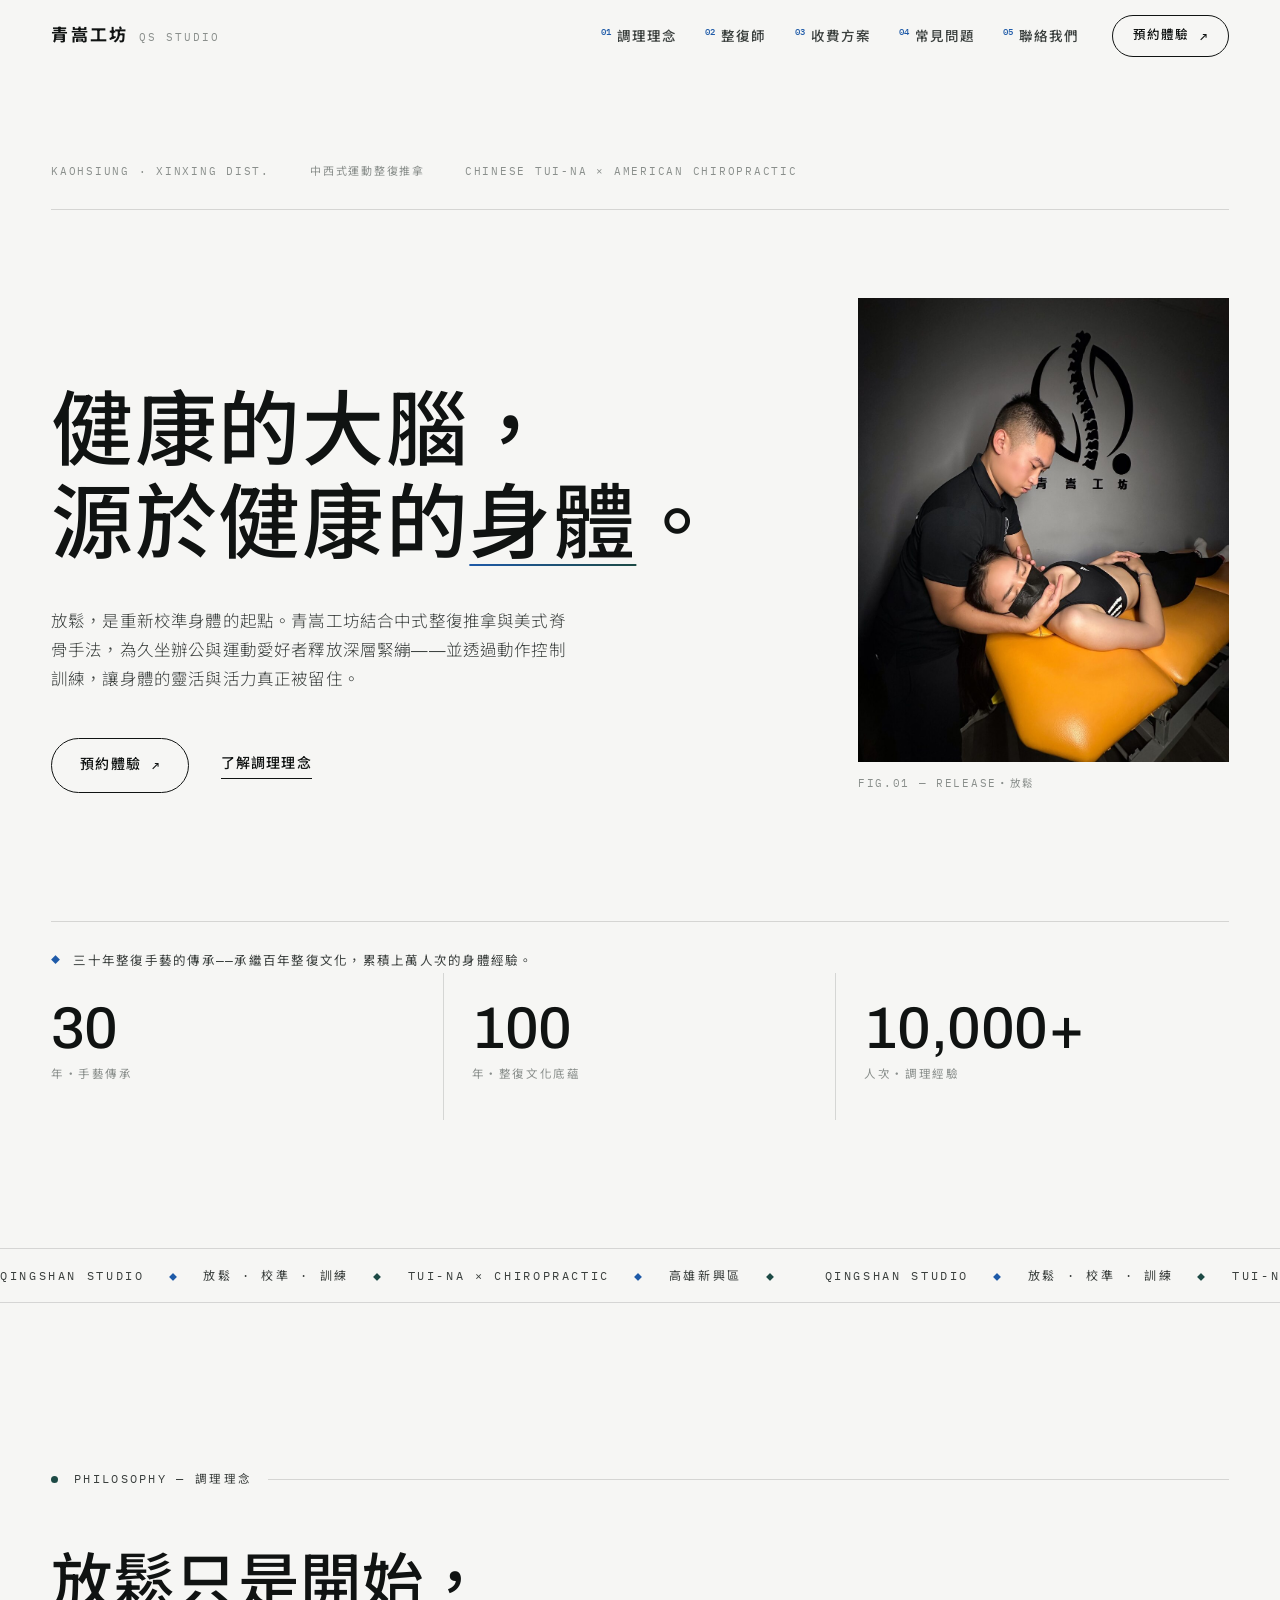
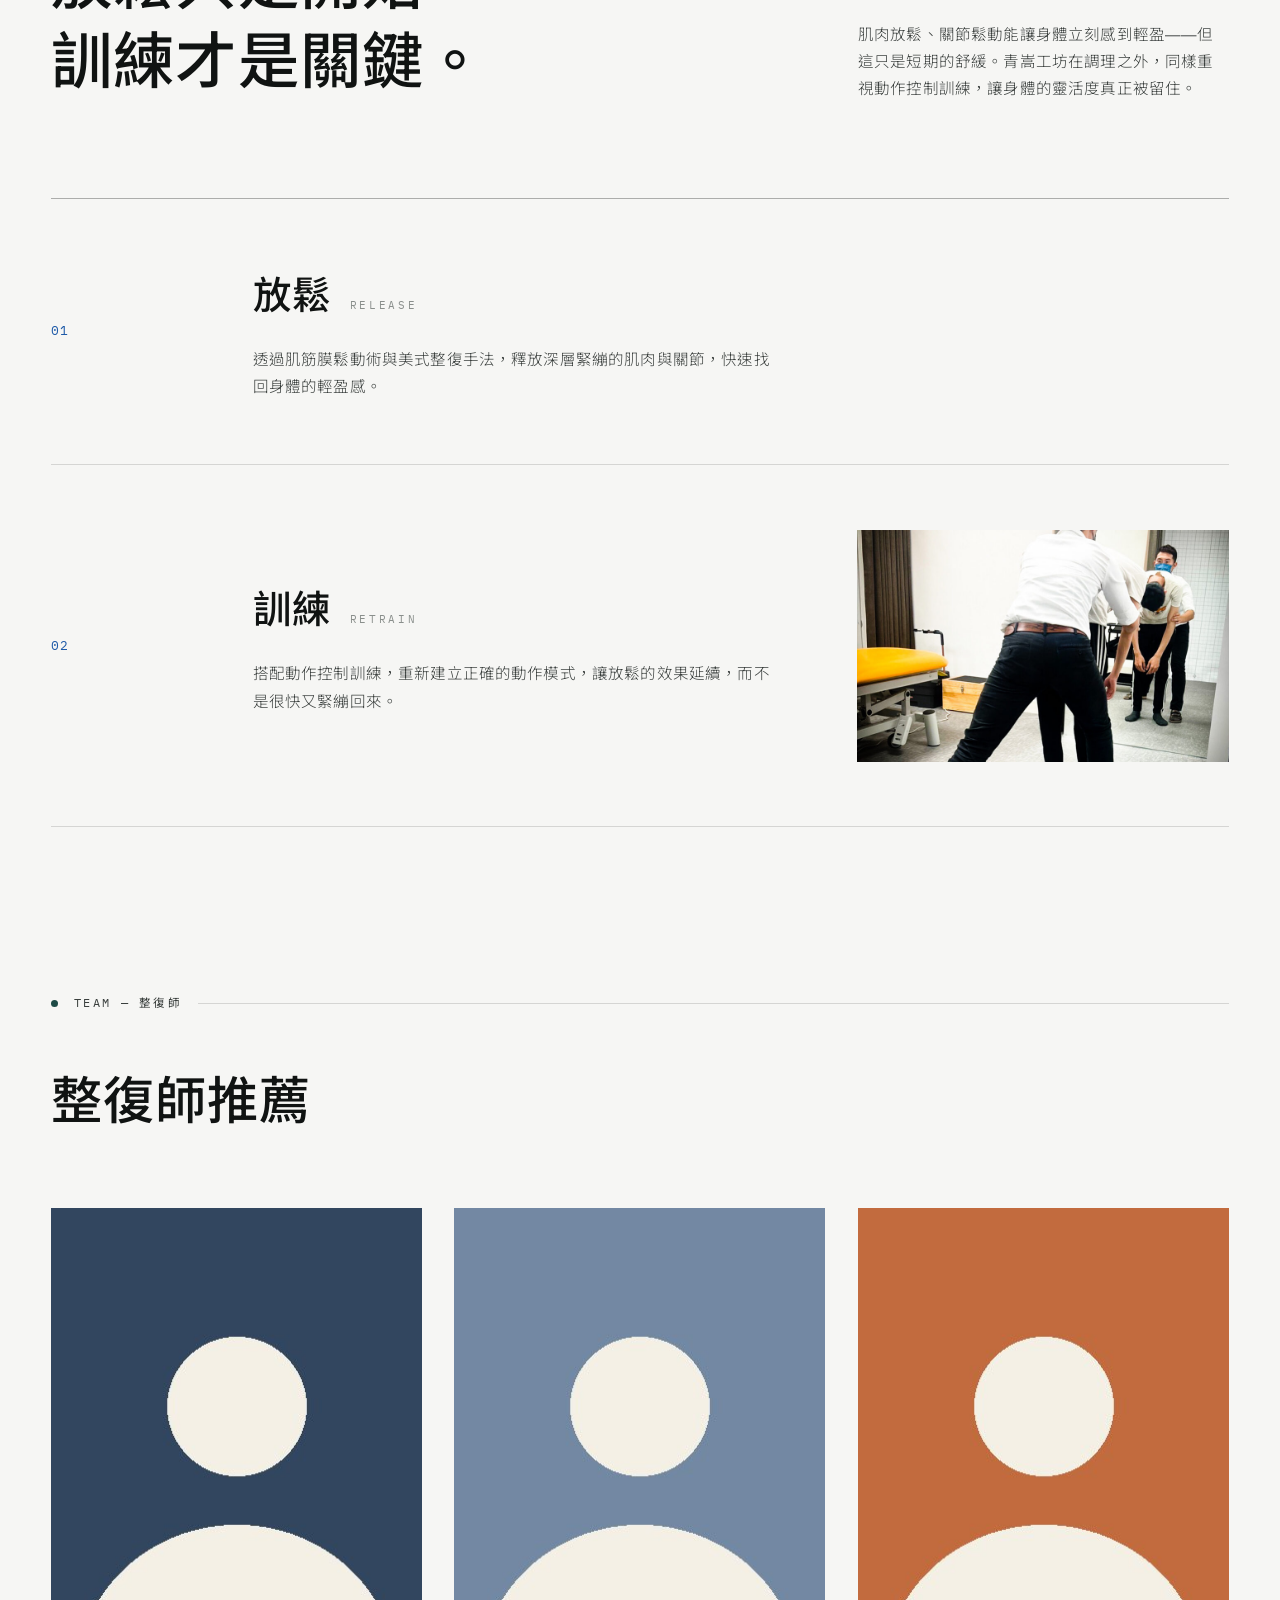
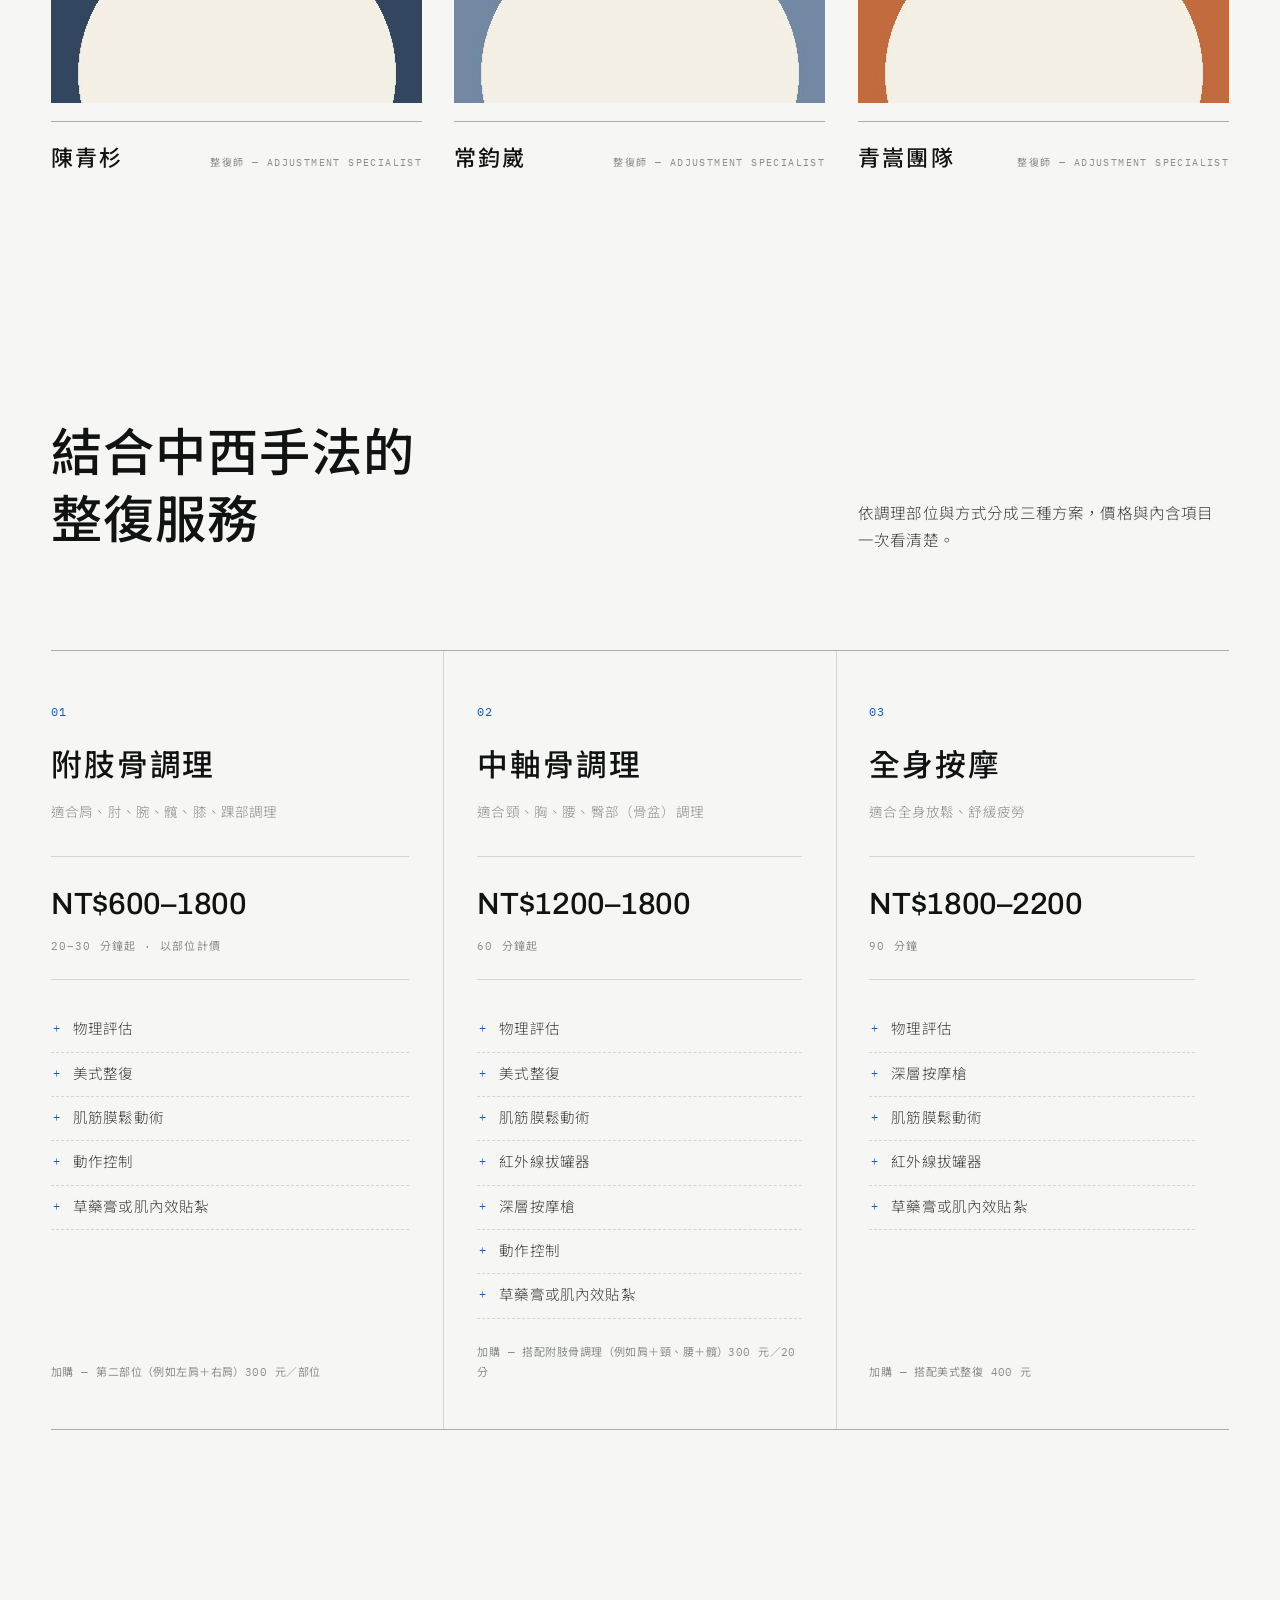
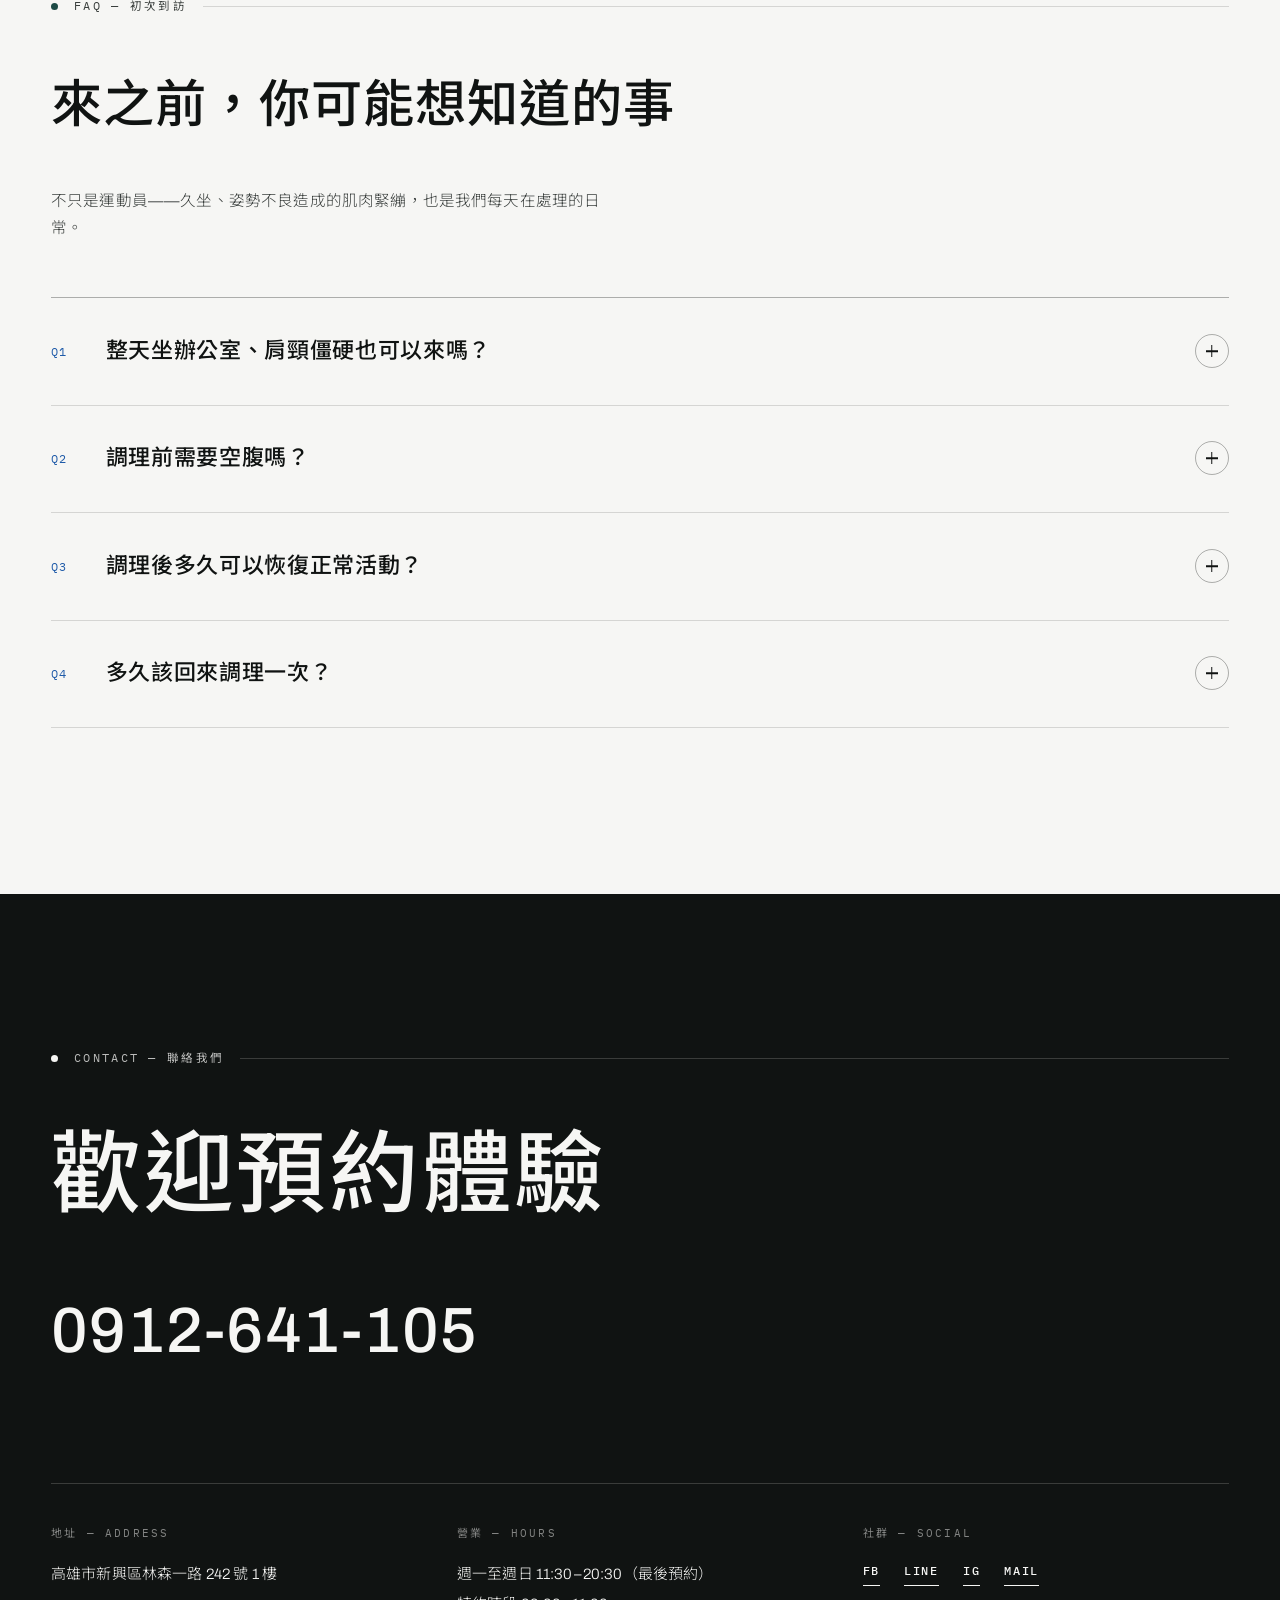
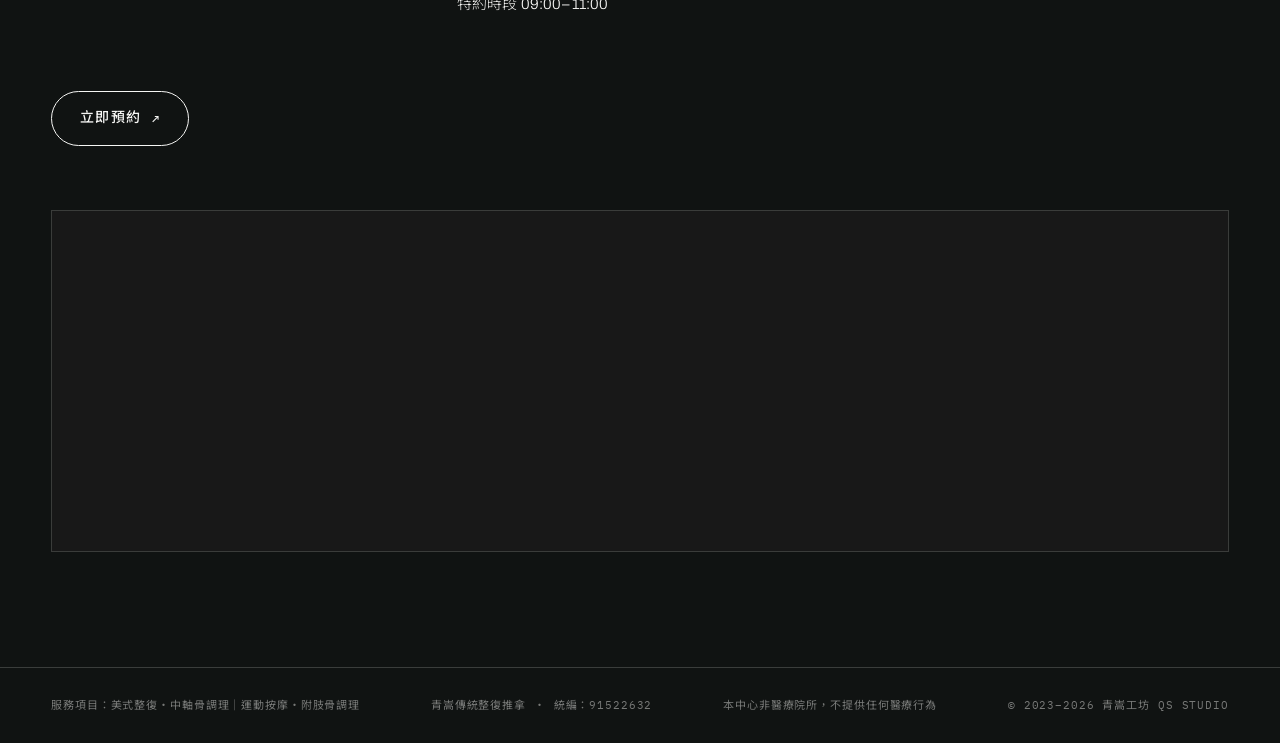
==== commit 70d0fb80: "頁尾：服務項目改為兩個服務頁連結並列" ====
--- a/index.html
+++ b/index.html
@@ -482,7 +482,7 @@
 <!-- ============ 頁尾（外殼） ============ -->
 <footer class="site-footer">
   <div class="wrap footer-inner">
-     <span>服務項目：<a href="/services/chiropractic/" style="color:inherit;text-underline-offset:3px">美式整復・中軸骨調理</a></span>
+     <span>服務項目：<a href="/services/chiropractic/" style="color:inherit;text-underline-offset:3px">美式整復・中軸骨調理</a>｜<a href="/services/sports-massage/" style="color:inherit;text-underline-offset:3px">運動按摩・附肢骨調理</a></span>
     <span>青嵩傳統整復推拿 ・ 統編：91522632</span>
     <span>本中心非醫療院所，不提供任何醫療行為</span>
     <span>© 2023–2026 青嵩工坊 QS STUDIO</span>
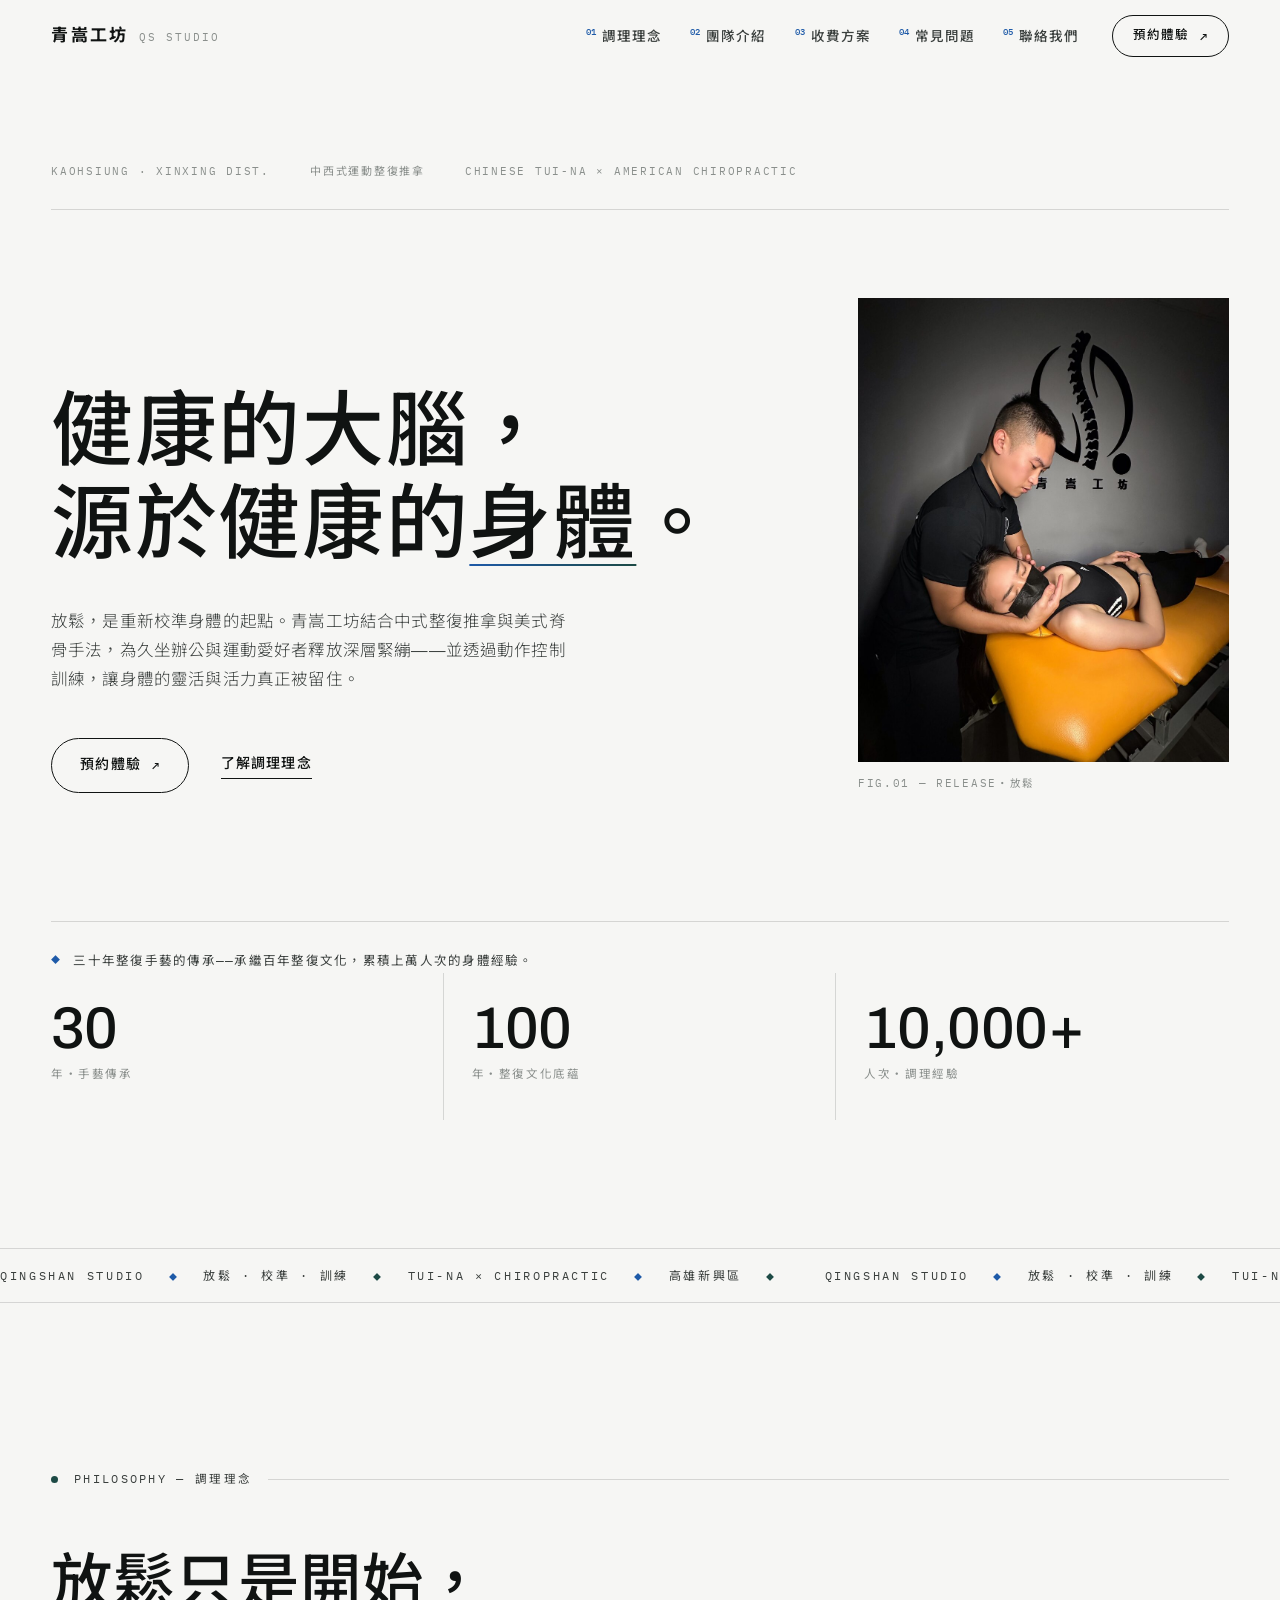
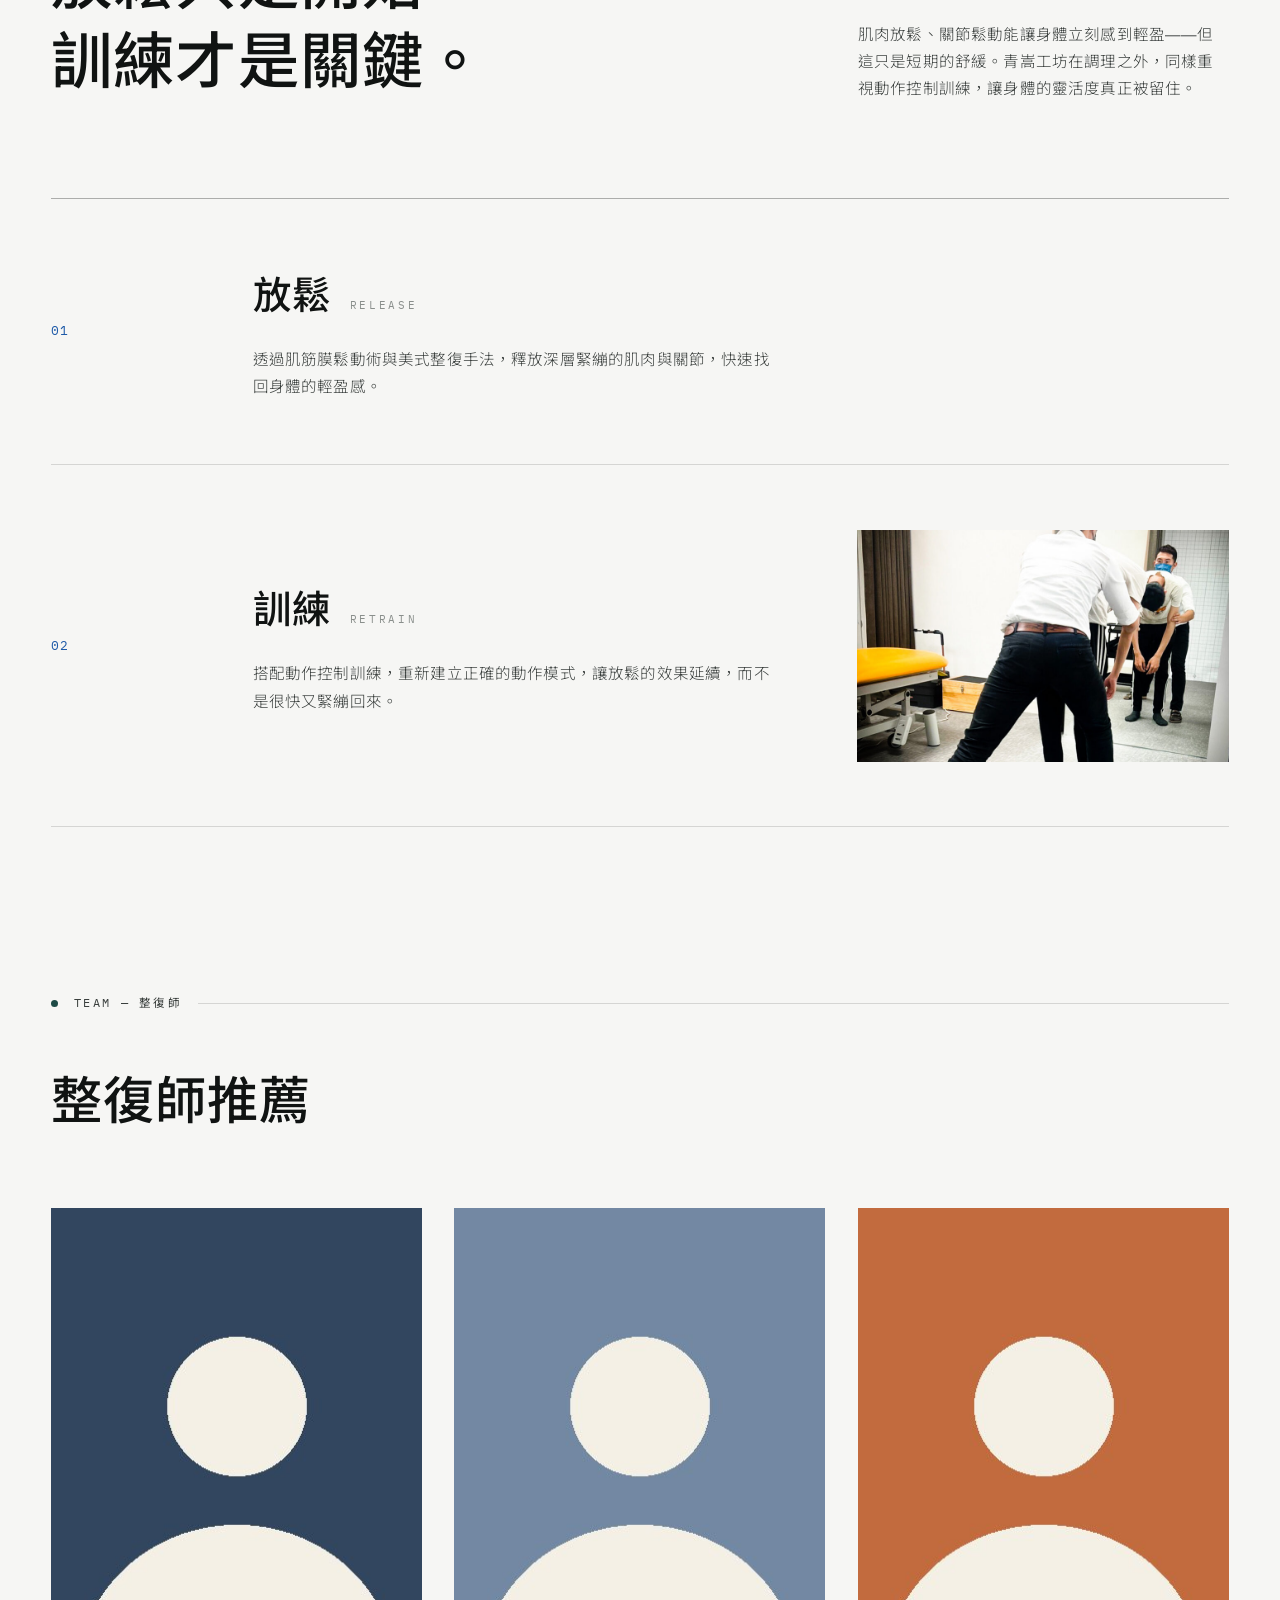
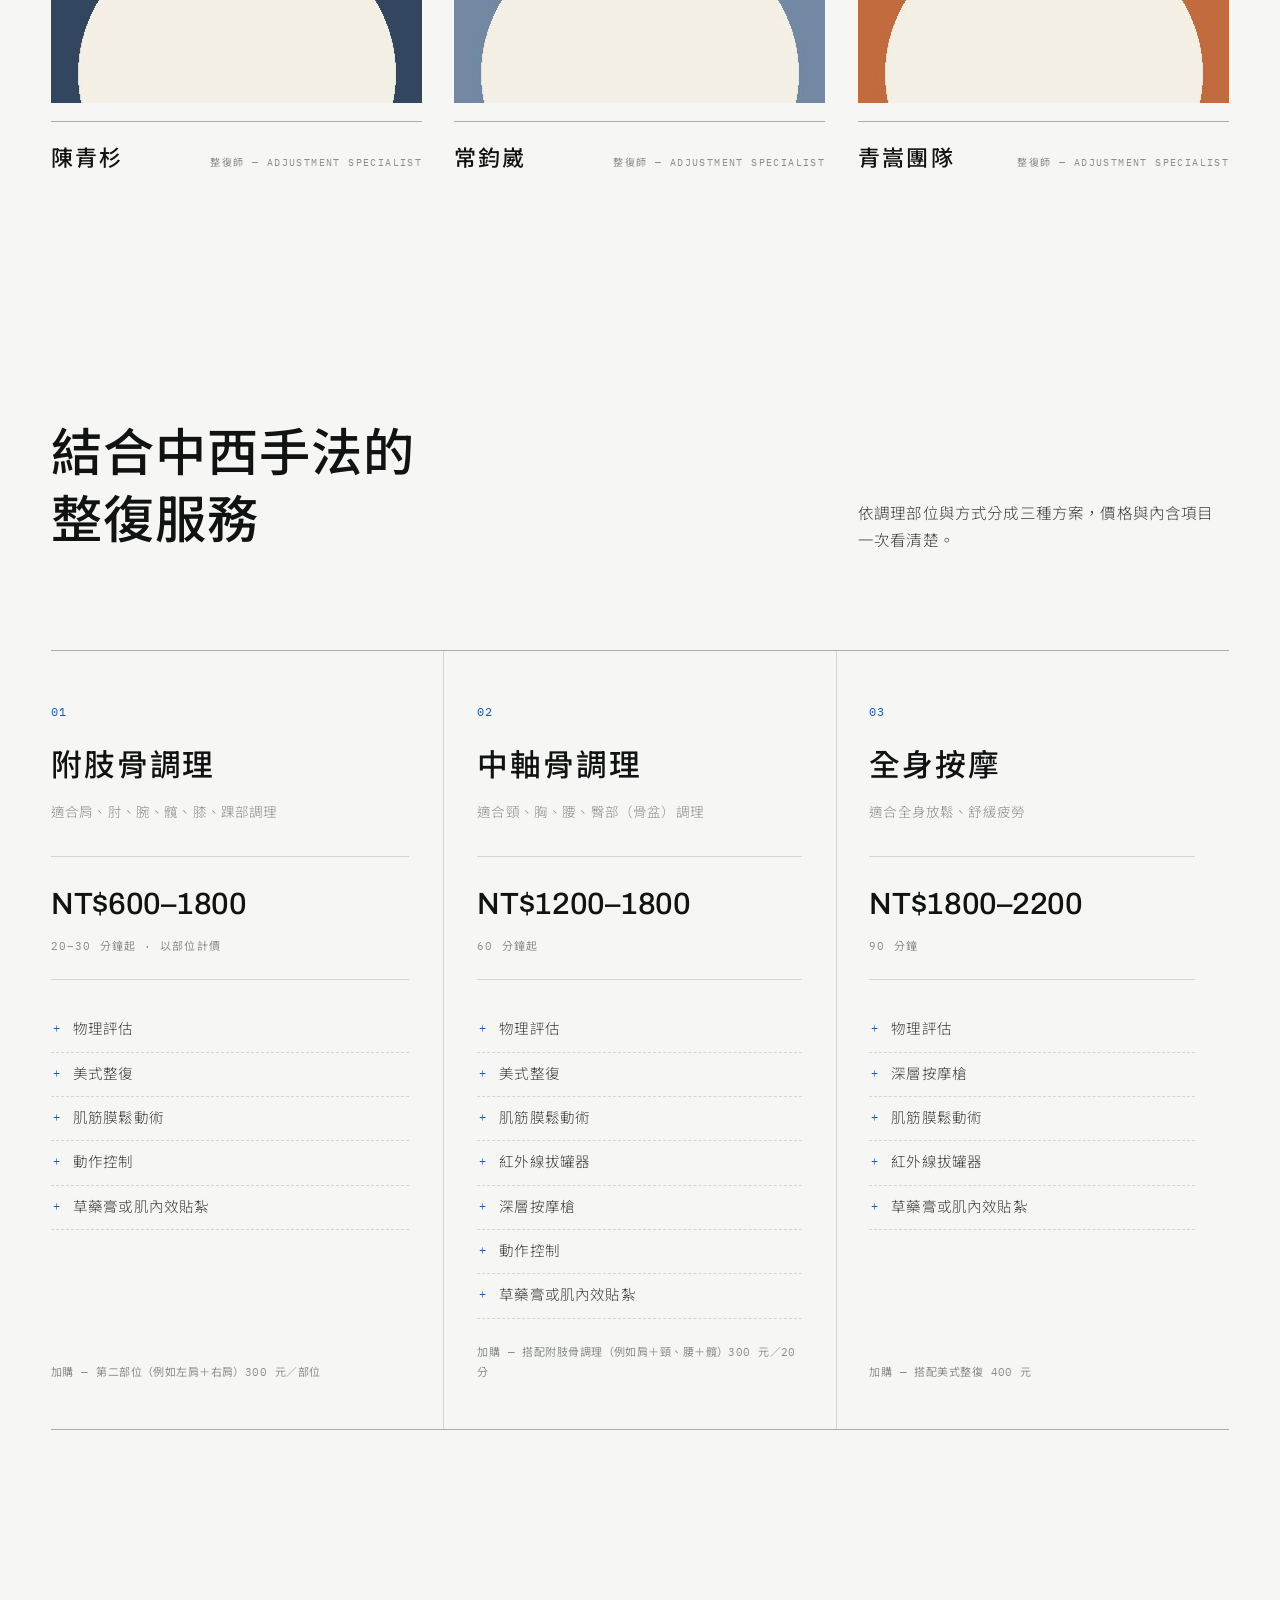
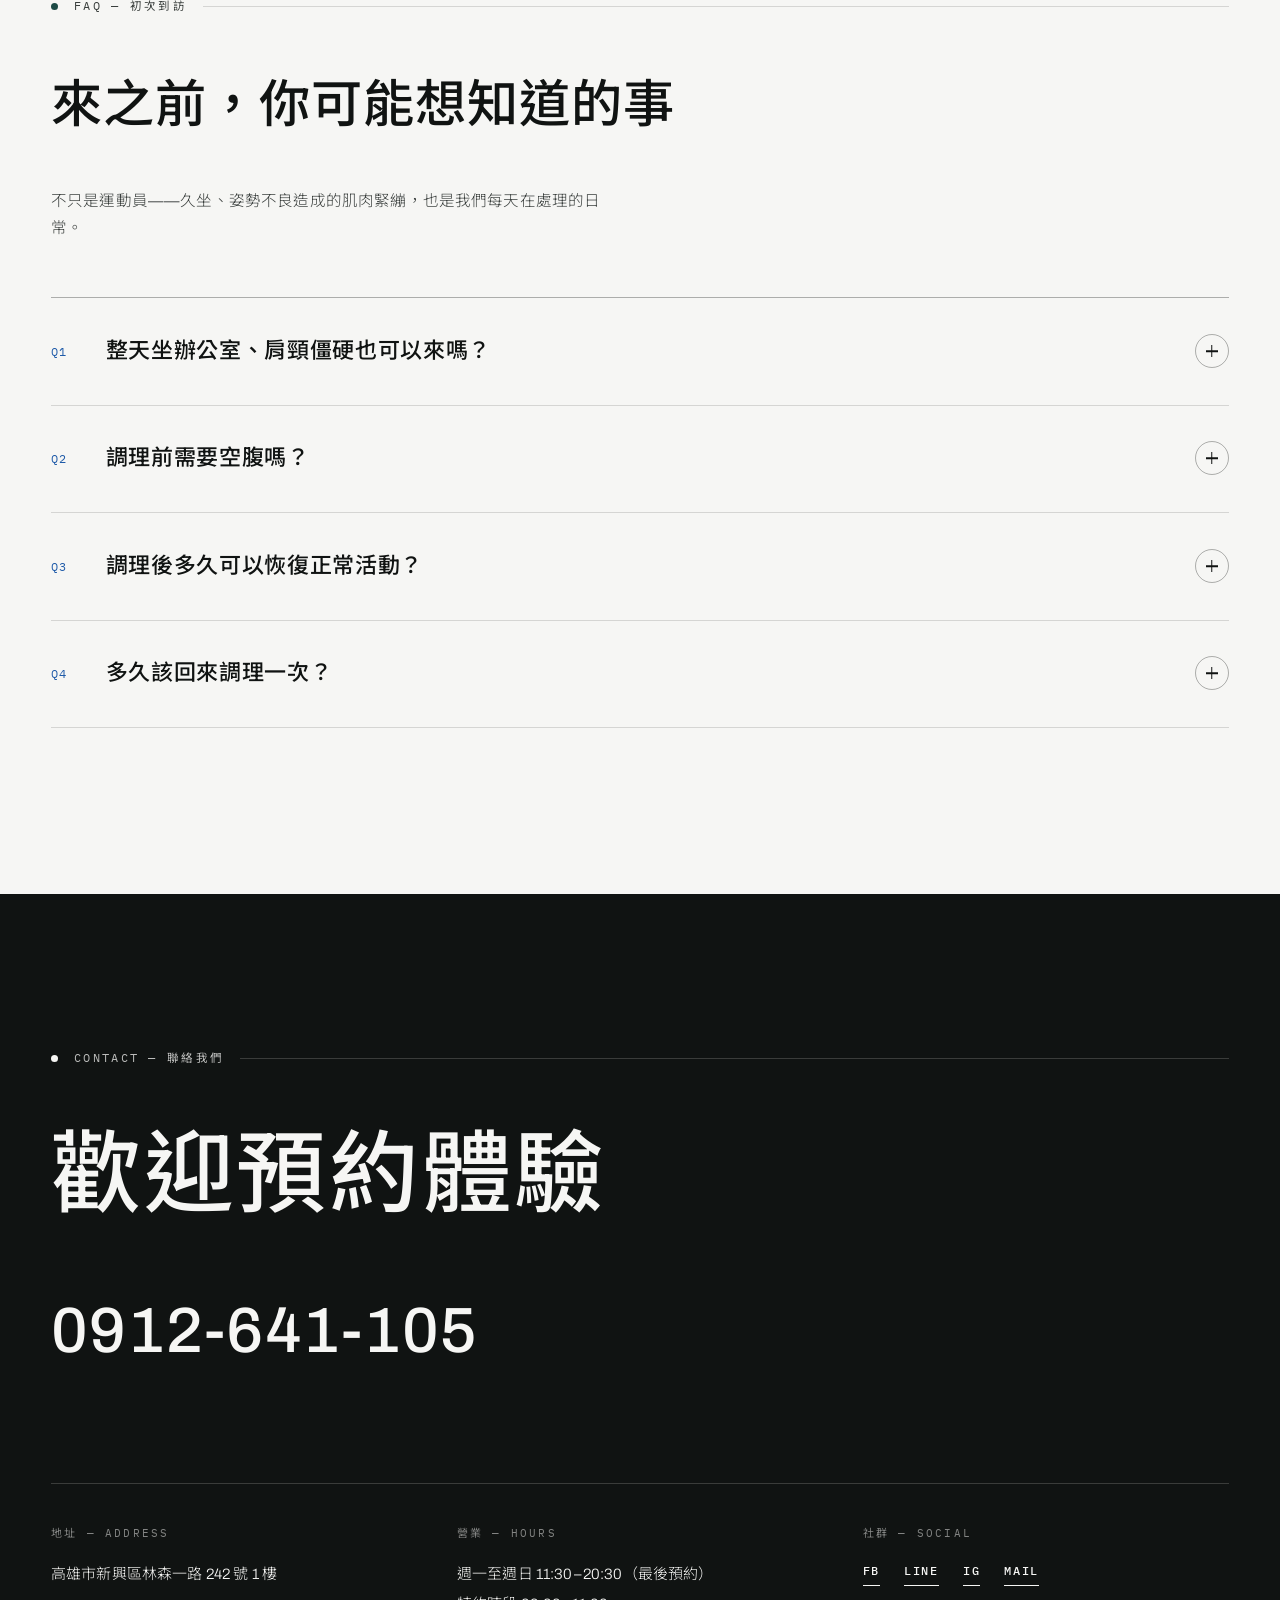
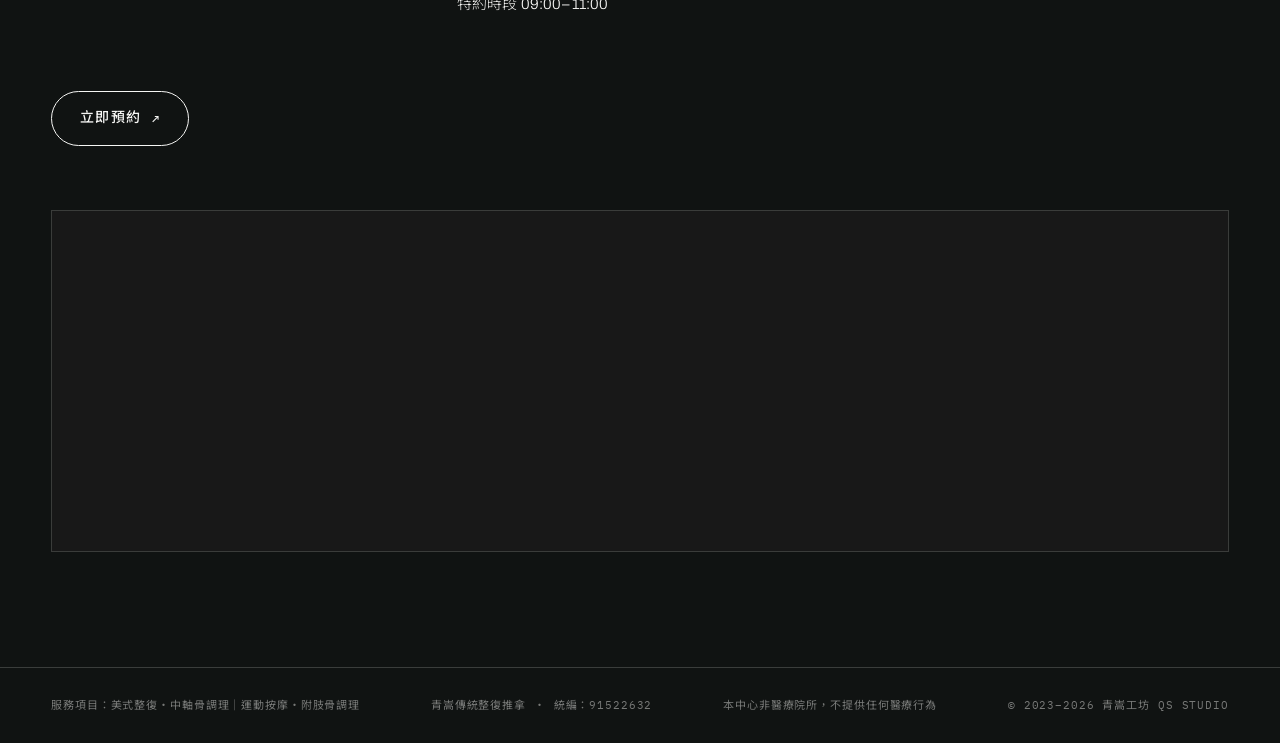
==== commit 280d3eb8: "導航：整復師→團隊介紹" ====
--- a/index.html
+++ b/index.html
@@ -96,7 +96,7 @@
     </a>
     <nav class="main-nav" aria-label="主選單">
       <a href="#philosophy"><span class="nav-idx">01</span>調理理念</a>
-      <a href="#team"><span class="nav-idx">02</span>整復師</a>
+      <a href="#team"><span class="nav-idx">02</span>團隊介紹</a>
       <a href="#plans"><span class="nav-idx">03</span>收費方案</a>
       <a href="#faq"><span class="nav-idx">04</span>常見問題</a>
       <a href="#contact"><span class="nav-idx">05</span>聯絡我們</a>
@@ -113,7 +113,7 @@
 <div class="mobile-menu" id="mobileMenu" aria-hidden="true">
   <nav class="mobile-nav">
     <a href="#philosophy"><em>01</em>調理理念</a>
-    <a href="#team"><em>02</em>整復師</a>
+    <a href="#team"><em>02</em>團隊介紹</a>
     <a href="#plans"><em>03</em>收費方案</a>
     <a href="#faq"><em>04</em>常見問題</a>
     <a href="#contact"><em>05</em>聯絡我們</a>
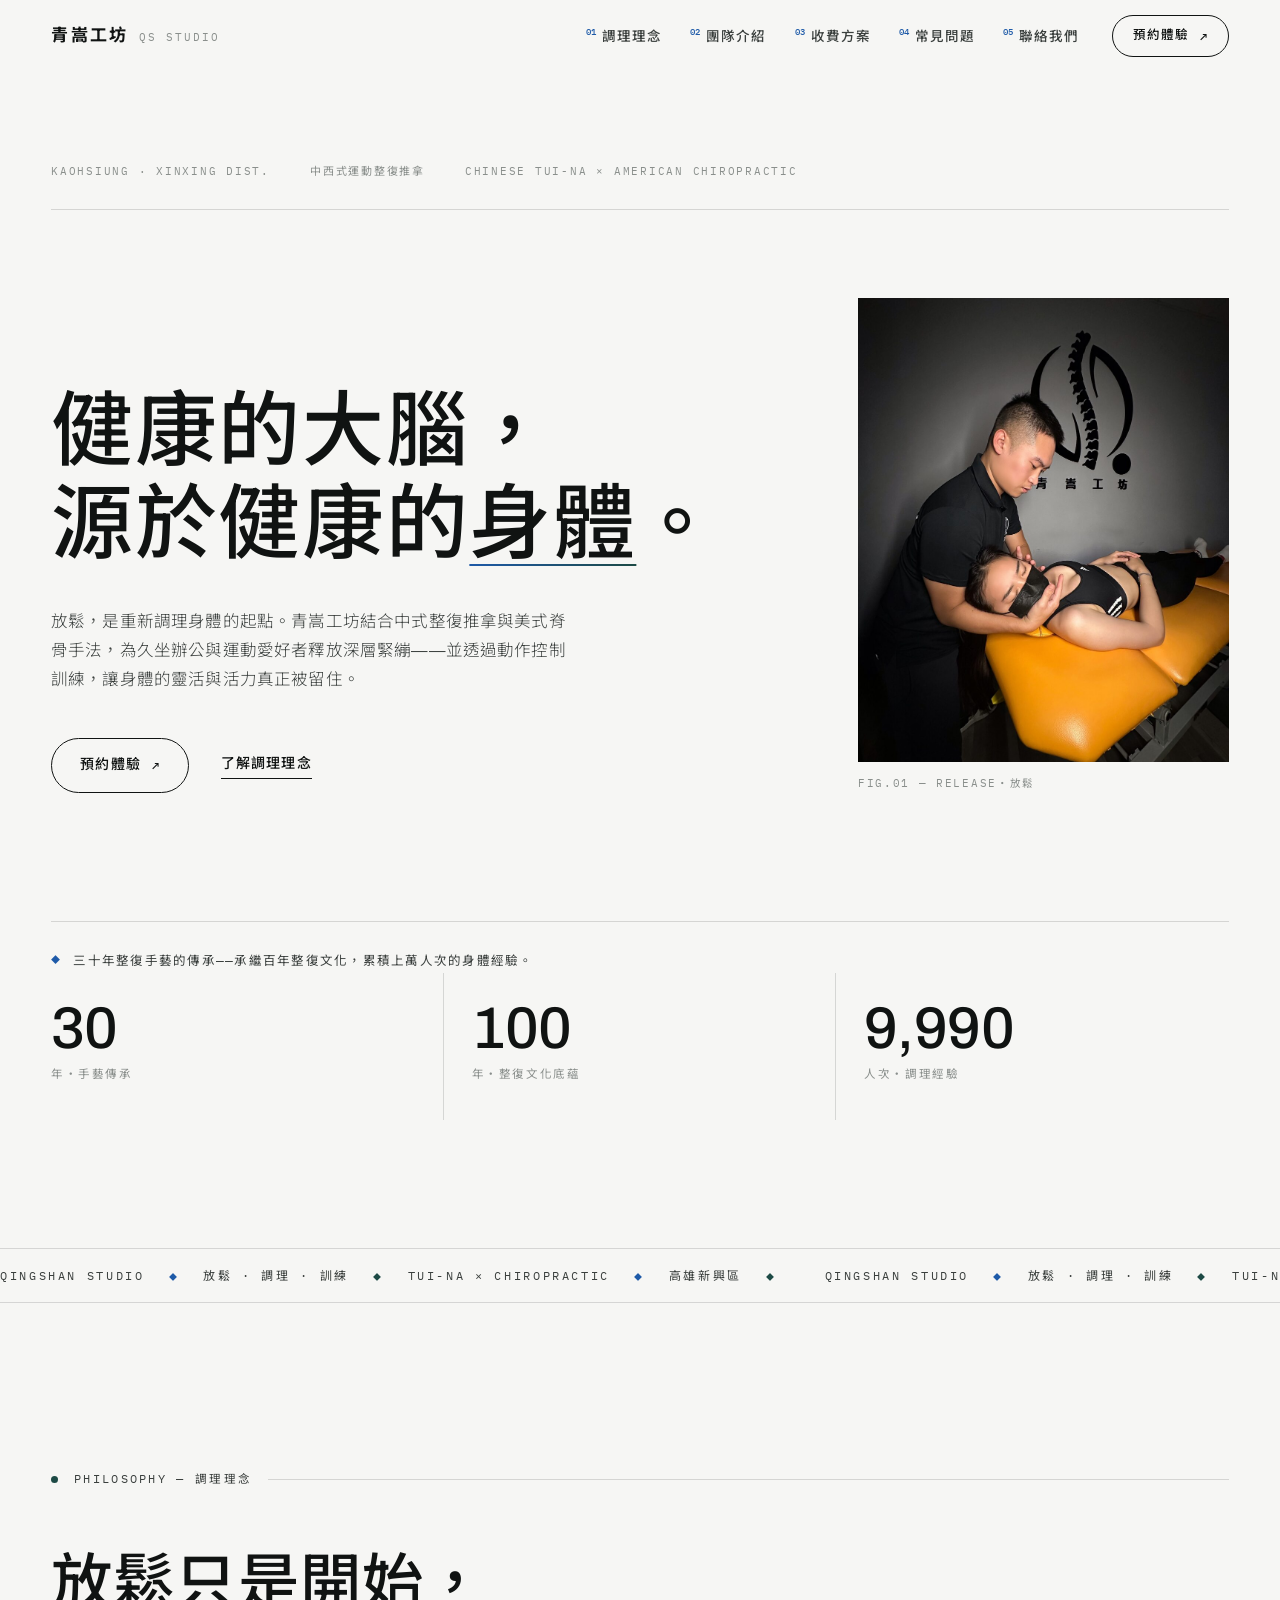
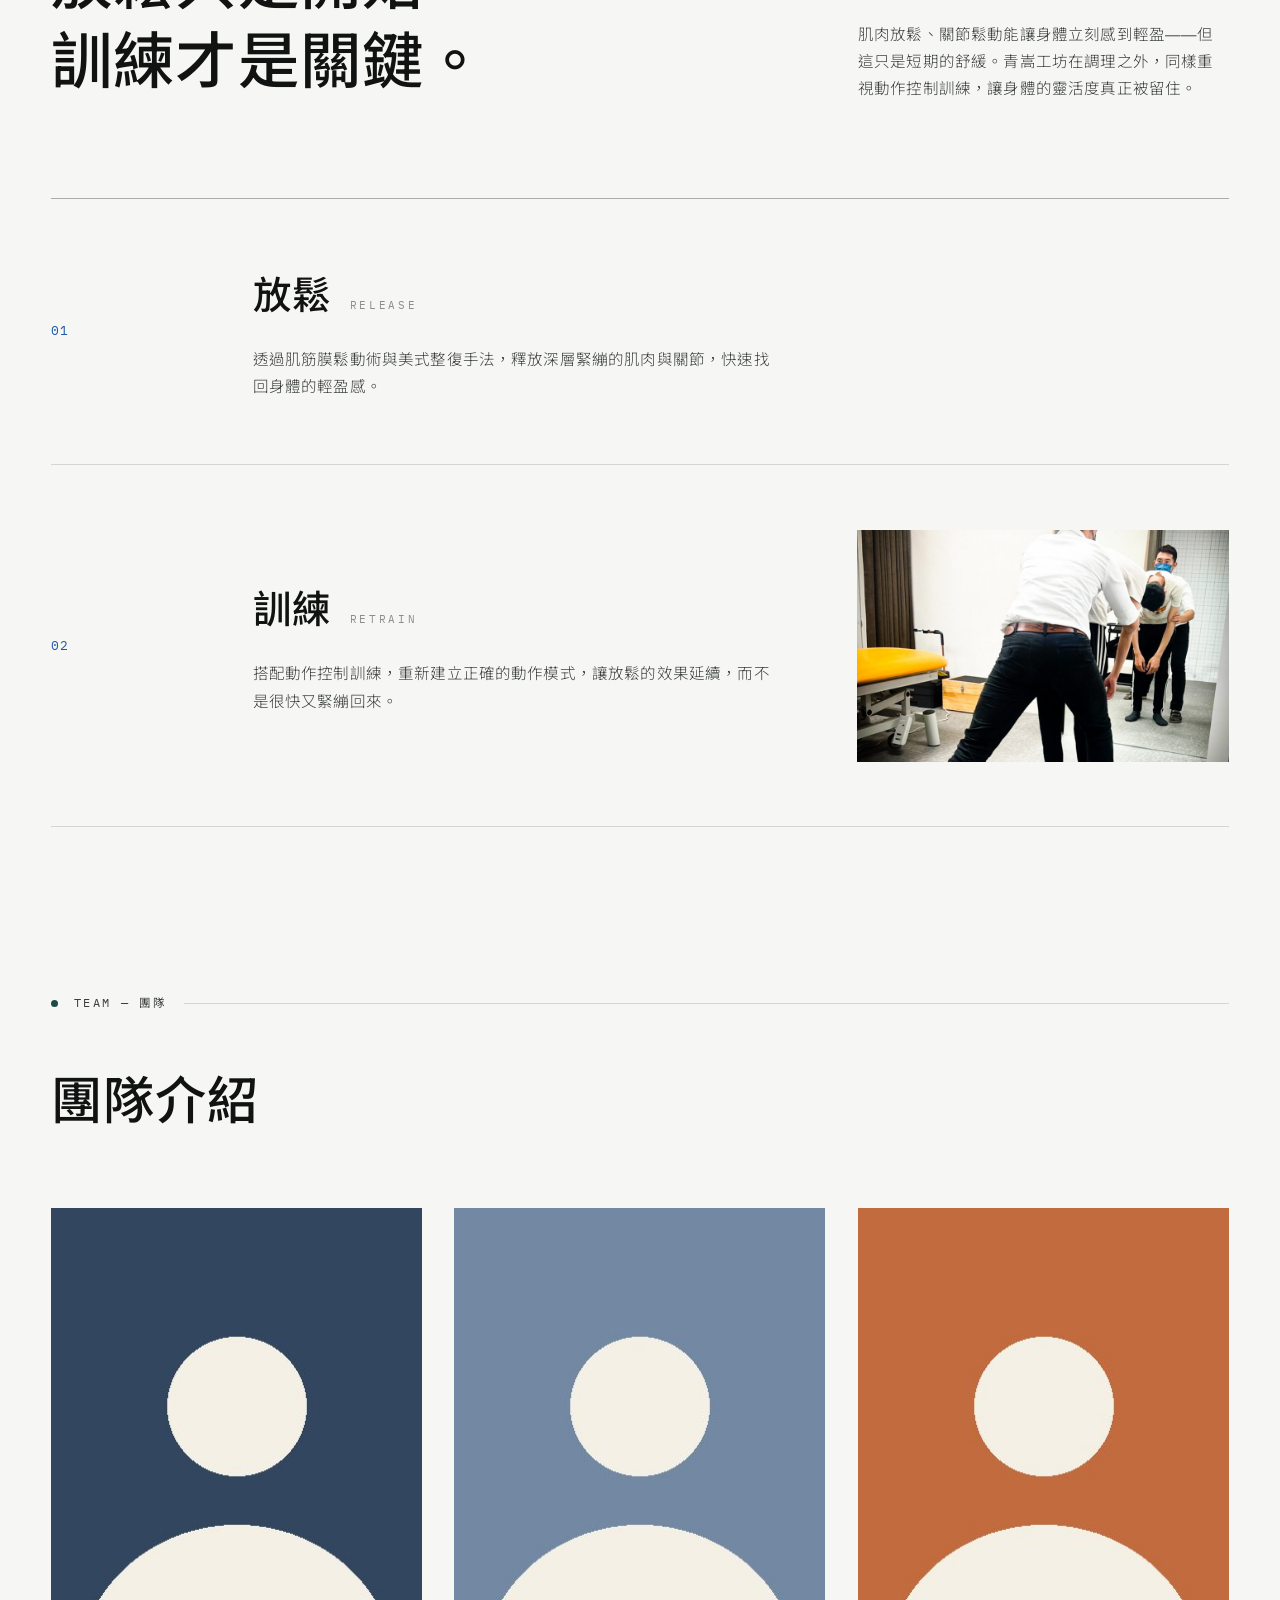
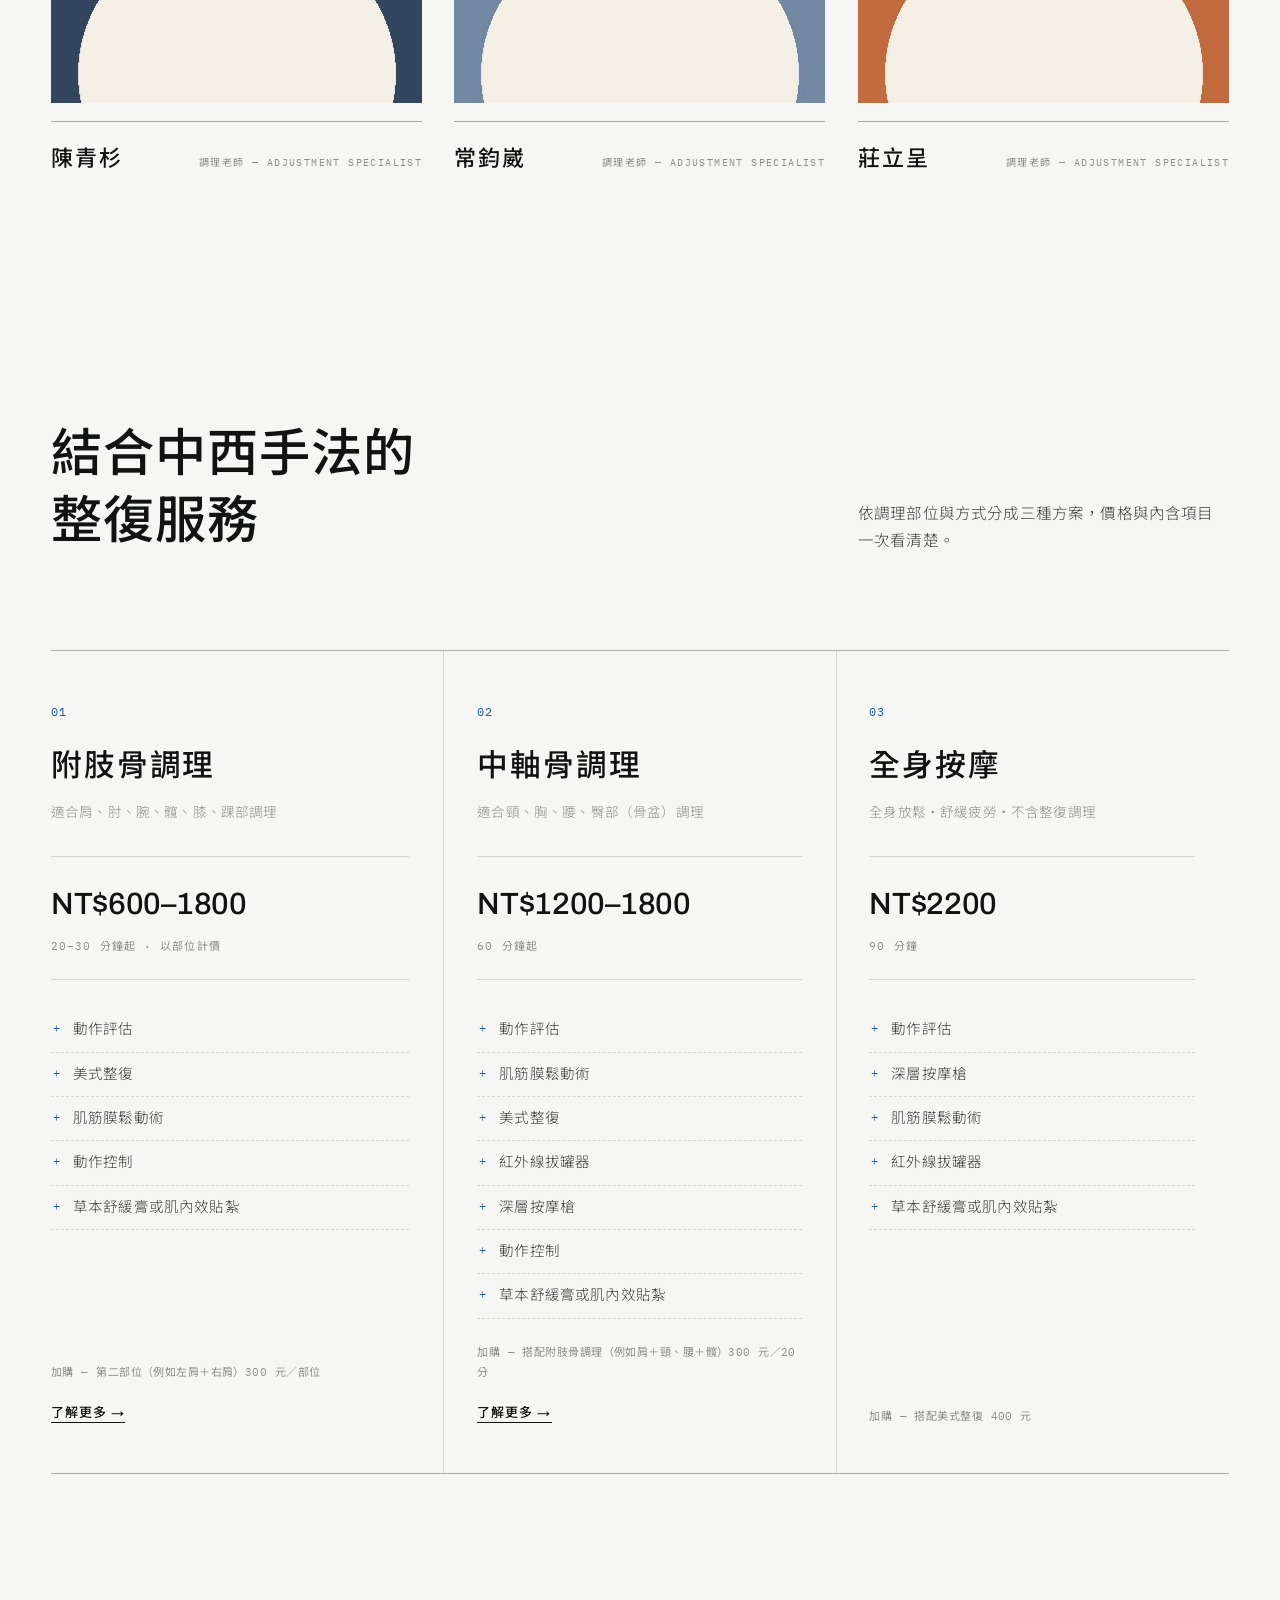
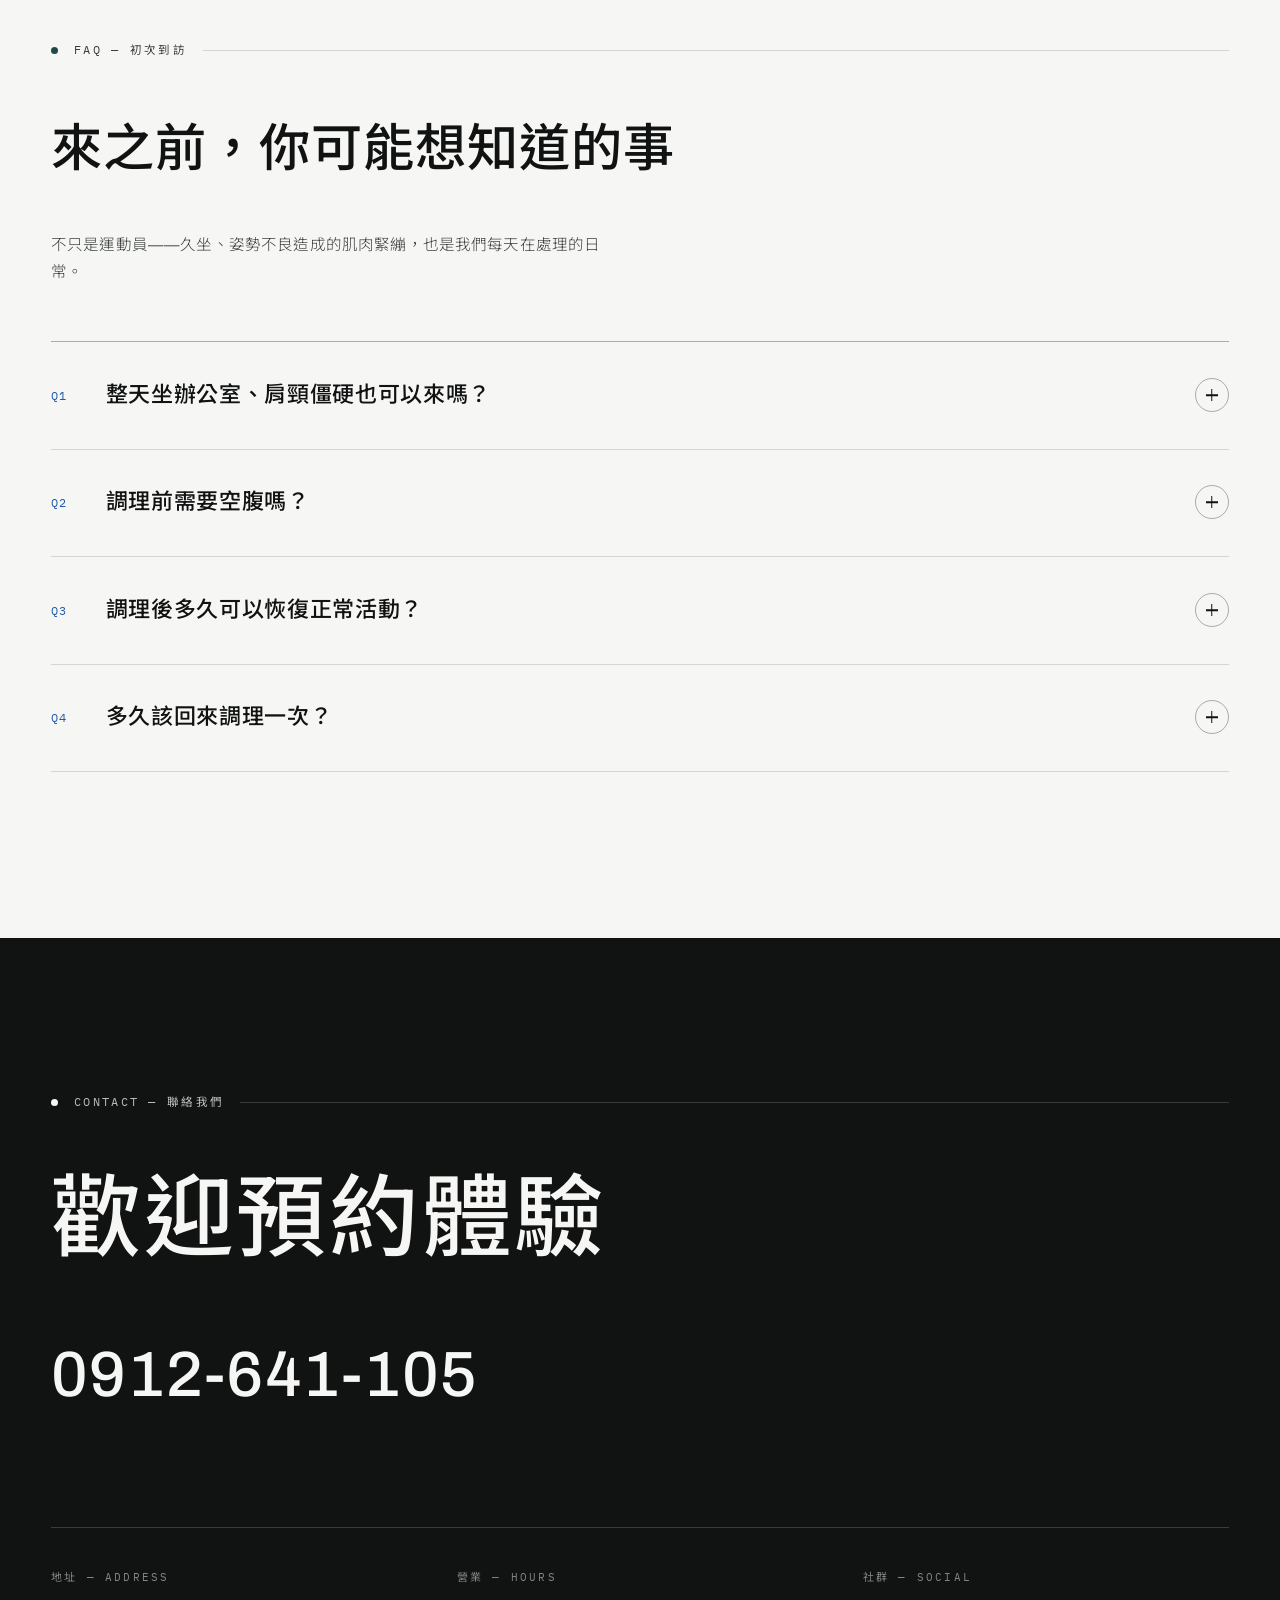
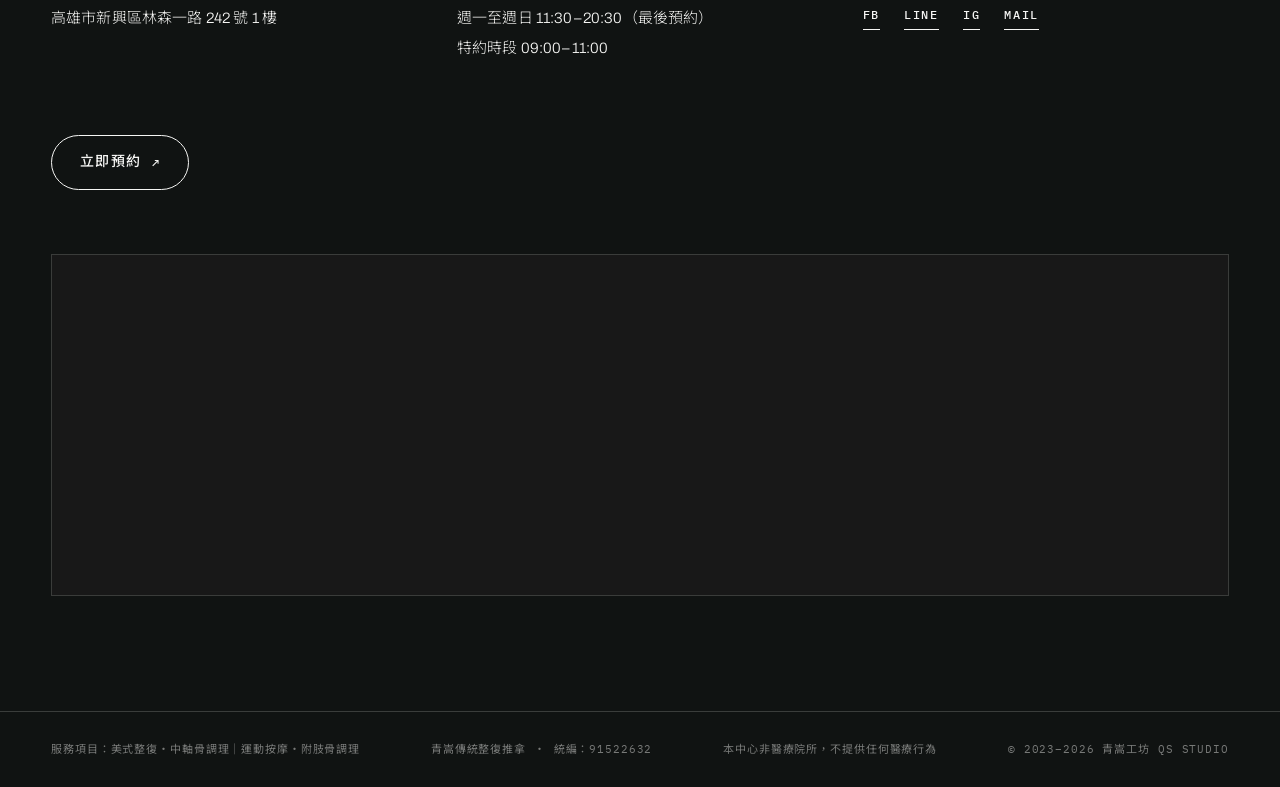
==== commit b3f448d6: "靜態備用內容同步為最新版（與後台一致）" ====
--- a/index.html
+++ b/index.html
@@ -128,15 +128,14 @@
      後台內容區：/api/content 回傳的 html 會覆蓋此 <main> 內容
      ════════════════════════════════════════════════════════════ -->
 <main id="site-content">
-
-  <!-- ============ HERO 首屏 ============ -->
+<!-- ============ HERO 首屏 ============ -->
   <section class="hero" id="top">
     <div class="wrap">
       <!-- ◆ 後台欄位：hero_meta_1 / hero_meta_2 / hero_meta_3 — 頂部三則等寬小字 -->
       <div class="hero-meta reveal">
-        <span data-field="hero_meta_1">KAOHSIUNG · XINXING DIST.</span>
-        <span data-field="hero_meta_2">中西式運動整復推拿</span>
-        <span data-field="hero_meta_3">CHINESE TUI-NA × AMERICAN CHIROPRACTIC</span>
+        <span data-field="hero_meta_1" style="">KAOHSIUNG · XINXING DIST.</span>
+        <span data-field="hero_meta_2" style="">中西式運動整復推拿</span>
+        <span data-field="hero_meta_3" style="">CHINESE TUI-NA × AMERICAN CHIROPRACTIC</span>
       </div>
 
       <div class="hero-grid">
@@ -144,12 +143,12 @@
           <!-- ◆ 後台欄位：hero_title_1 / hero_title_2 — 主標兩行
                注意：<i class="dot-accent"> 包住要做「藍青漸層底線」的詞，請保留 -->
           <h1 class="hero-title">
-            <span class="line reveal" data-field="hero_title_1">健康的大腦，</span>
-            <span class="line reveal" data-field="hero_title_2">源於健康的<i class="dot-accent">身體</i>。</span>
+            <span class="line reveal" data-field="hero_title_1" style="">健康的大腦，</span>
+            <span class="line reveal" data-field="hero_title_2" style="">源於健康的<i class="dot-accent">身體</i>。</span>
           </h1>
           <!-- ◆ 後台欄位：hero_lede — 主標下說明段 -->
-          <p class="hero-lede reveal" data-field="hero_lede">
-            放鬆，是重新校準身體的起點。青嵩工坊結合中式整復推拿與美式脊骨手法，為久坐辦公與運動愛好者釋放深層緊繃——並透過動作控制訓練，讓身體的靈活與活力真正被留住。
+          <p class="hero-lede reveal" data-field="hero_lede" style="">
+            放鬆，是重新調理身體的起點。青嵩工坊結合中式整復推拿與美式脊骨手法，為久坐辦公與運動愛好者釋放深層緊繃——並透過動作控制訓練，讓身體的靈活與活力真正被留住。
           </p>
           <div class="hero-actions reveal">
             <!-- ◆ 後台欄位：booking_url — LINE 預約連結（所有「預約體驗」按鈕共用） -->
@@ -159,26 +158,26 @@
         </div>
         <!-- ◆ 後台欄位：hero_image（建議直向 4:5）/ hero_image_cap（圖說小字） -->
         <figure class="hero-figure reveal">
-          <img src="images/treatment-scene.jpg" alt="青嵩工坊整復師為客戶進行運動按摩" loading="eager" data-field="hero_image">
-          <figcaption class="mono-cap" data-field="hero_image_cap">FIG.01 — RELEASE・放鬆</figcaption>
+          <img src="images/treatment-scene.jpg" alt="青嵩工坊整復師為客戶進行運動按摩" loading="eager" data-field="hero_image" title="" style="">
+          <figcaption class="mono-cap" data-field="hero_image_cap" style="">FIG.01 — RELEASE・放鬆</figcaption>
         </figure>
       </div>
 
       <!-- ◆ 後台欄位：stats_lede（傳承引言）＋ stat_1~3_value + stat_1~3_label
            注意：數值填 data-count（純數字，會自動加千分位）；後綴如 "+" 填 data-suffix（可省略） -->
       <div class="stats reveal" id="stats">
-        <p class="stats-lede" data-field="stats_lede">三十年整復手藝的傳承——承繼百年整復文化，累積上萬人次的身體經驗。</p>
+        <p class="stats-lede" data-field="stats_lede" style="">三十年整復手藝的傳承——承繼百年整復文化，累積上萬人次的身體經驗。</p>
         <div class="stat">
-          <span class="stat-num"><span data-count="30" data-field="stat_1_value">0</span></span>
-          <span class="stat-label" data-field="stat_1_label">年・手藝傳承</span>
+          <span class="stat-num"><span data-count="30" data-field="stat_1_value" title="" style="">0</span></span>
+          <span class="stat-label" data-field="stat_1_label" style="">年・手藝傳承</span>
         </div>
         <div class="stat">
-          <span class="stat-num"><span data-count="100" data-field="stat_2_value">0</span></span>
-          <span class="stat-label" data-field="stat_2_label">年・整復文化底蘊</span>
+          <span class="stat-num"><span data-count="100" data-field="stat_2_value" title="" style="">0</span></span>
+          <span class="stat-label" data-field="stat_2_label" style="">年・整復文化底蘊</span>
         </div>
         <div class="stat">
-          <span class="stat-num"><span data-count="10000" data-suffix="+" data-field="stat_3_value">0</span></span>
-          <span class="stat-label" data-field="stat_3_label">人次・調理經驗</span>
+          <span class="stat-num"><span data-count="10000" data-suffix="+" data-field="stat_3_value" title="" style="">0</span></span>
+          <span class="stat-label" data-field="stat_3_label" style="">人次・調理經驗</span>
         </div>
       </div>
     </div>
@@ -188,8 +187,8 @@
   <div class="marquee" aria-hidden="true">
     <div class="marquee-track">
       <!-- 注意：兩段 <span> 內容必須完全相同（無縫循環用） -->
-      <span data-field="marquee_text">QINGSHAN STUDIO<i>◆</i>放鬆 · 校準 · 訓練<i>◆</i>TUI-NA × CHIROPRACTIC<i>◆</i>高雄新興區<i>◆</i></span>
-      <span aria-hidden="true">QINGSHAN STUDIO<i>◆</i>放鬆 · 校準 · 訓練<i>◆</i>TUI-NA × CHIROPRACTIC<i>◆</i>高雄新興區<i>◆</i></span>
+      <span data-field="marquee_text">QINGSHAN STUDIO<i>◆</i>放鬆 · 調理 · 訓練<i>◆</i>TUI-NA × CHIROPRACTIC<i>◆</i>高雄新興區<i>◆</i></span>
+      <span aria-hidden="true">QINGSHAN STUDIO<i>◆</i>放鬆 · 調理 · 訓練<i>◆</i>TUI-NA × CHIROPRACTIC<i>◆</i>高雄新興區<i>◆</i></span>
     </div>
   </div>
 
@@ -204,8 +203,8 @@
 
       <div class="statement-grid">
         <!-- ◆ 後台欄位：philosophy_title（<br> 為換行，請保留）/ philosophy_note -->
-        <h2 class="statement reveal" data-field="philosophy_title">放鬆只是開始，<br>訓練才是關鍵。</h2>
-        <p class="statement-note reveal" data-field="philosophy_note">
+        <h2 class="statement reveal" data-field="philosophy_title" style="">放鬆只是開始，<br>訓練才是關鍵。</h2>
+        <p class="statement-note reveal" data-field="philosophy_note" style="">
           肌肉放鬆、關節鬆動能讓身體立刻感到輕盈——但這只是短期的舒緩。青嵩工坊在調理之外，同樣重視動作控制訓練，讓身體的靈活度真正被留住。
         </p>
       </div>
@@ -215,19 +214,19 @@
         <article class="principle reveal">
           <span class="principle-idx">01</span>
           <div class="principle-body">
-            <h3><span data-field="principle_1_title">放鬆</span><span class="principle-en" data-field="principle_1_en">RELEASE</span></h3>
-            <p data-field="principle_1_desc">透過肌筋膜鬆動術與美式整復手法，釋放深層緊繃的肌肉與關節，快速找回身體的輕盈感。</p>
+            <h3><span data-field="principle_1_title" style="">放鬆</span><span class="principle-en" data-field="principle_1_en" style="">RELEASE</span></h3>
+            <p data-field="principle_1_desc" style="">透過肌筋膜鬆動術與美式整復手法，釋放深層緊繃的肌肉與關節，快速找回身體的輕盈感。</p>
           </div>
         </article>
         <!-- ◆ 後台欄位：principle_2_title / principle_2_en / principle_2_desc / principle_2_image -->
         <article class="principle reveal">
           <span class="principle-idx">02</span>
           <div class="principle-body">
-            <h3><span data-field="principle_2_title">訓練</span><span class="principle-en" data-field="principle_2_en">RETRAIN</span></h3>
-            <p data-field="principle_2_desc">搭配動作控制訓練，重新建立正確的動作模式，讓放鬆的效果延續，而不是很快又緊繃回來。</p>
+            <h3><span data-field="principle_2_title" style="">訓練</span><span class="principle-en" data-field="principle_2_en" style="">RETRAIN</span></h3>
+            <p data-field="principle_2_desc" style="">搭配動作控制訓練，重新建立正確的動作模式，讓放鬆的效果延續，而不是很快又緊繃回來。</p>
           </div>
           <figure class="principle-figure">
-            <img src="images/movement-training.jpg" alt="青嵩工坊團隊進行動作評估訓練" loading="lazy" data-field="principle_2_image">
+            <img src="images/movement-training.jpg" alt="青嵩工坊團隊進行動作評估訓練" loading="lazy" data-field="principle_2_image" title="" style="">
           </figure>
         </article>
       </div>
@@ -239,42 +238,42 @@
     <div class="wrap">
       <div class="tagline reveal">
         <span class="tag-dot"></span>
-        <span class="tag-label">TEAM — 整復師</span>
+        <span class="tag-label">TEAM — 團隊</span>
         <span class="tag-rule"></span>
       </div>
-      <h2 class="block-title reveal" data-field="team_title">整復師推薦</h2>
+      <h2 class="block-title reveal" data-field="team_title" style="">團隊介紹</h2>
 
       <div class="team-grid" data-repeatable="member">
         <!-- ◆◆ 可重複區塊：member（容器上有 data-repeatable 標記）
              每新增一位整復師，複製整個 <article class="member"> 區塊。
              欄位：member_name / member_role / member_photo（建議直向 3:4） -->
-        <article class="member reveal">
+        <article class="member reveal" style="position: relative;">
           <figure class="member-photo">
-            <img src="images/team-chenqingshan.jpg" alt="整復師 陳青杉" loading="lazy" data-field="member_photo">
+            <img src="images/team-chenqingshan.jpg" alt="調理老師 陳青杉" loading="lazy" data-field="member_photo" title="" style="">
           </figure>
           <div class="member-info">
-            <h3 data-field="member_name">陳青杉</h3>
-            <span class="member-role" data-field="member_role">整復師 — ADJUSTMENT SPECIALIST</span>
-          </div>
-        </article>
-
-        <article class="member reveal">
+            <h3 data-field="member_name" style="">陳青杉</h3>
+            <span class="member-role" data-field="member_role" style="">調理老師 — ADJUSTMENT SPECIALIST</span>
+          </div>
+        </article>
+
+        <article class="member reveal" style="position: relative;">
           <figure class="member-photo">
-            <img src="images/team-changjunwei.jpg" alt="整復師 常鈞崴" loading="lazy" data-field="member_photo">
+            <img src="images/team-changjunwei.jpg" alt="調理老師 常鈞崴" loading="lazy" data-field="member_photo" title="" style="">
           </figure>
           <div class="member-info">
-            <h3 data-field="member_name">常鈞崴</h3>
-            <span class="member-role" data-field="member_role">整復師 — ADJUSTMENT SPECIALIST</span>
-          </div>
-        </article>
-
-        <article class="member reveal">
+            <h3 data-field="member_name" style="">常鈞崴</h3>
+            <span class="member-role" data-field="member_role" style="">調理老師 — ADJUSTMENT SPECIALIST</span>
+          </div>
+        </article>
+
+        <article class="member reveal" style="position: relative;">
           <figure class="member-photo">
-            <img src="images/team-member3.jpg" alt="青嵩工坊團隊成員" loading="lazy" data-field="member_photo">
+            <img src="images/team-member3.jpg" alt="調理老師 莊立呈" loading="lazy" data-field="member_photo" title="" style="">
           </figure>
           <div class="member-info">
-            <h3 data-field="member_name">青嵩團隊</h3>
-            <span class="member-role" data-field="member_role">整復師 — ADJUSTMENT SPECIALIST</span>
+            <h3 data-field="member_name" style="">莊立呈</h3>
+            <span class="member-role" data-field="member_role" style="">調理老師 — ADJUSTMENT SPECIALIST</span>
           </div>
         </article>
       </div>
@@ -291,8 +290,8 @@
       </div>
       <div class="statement-grid">
         <!-- ◆ 後台欄位：plans_title / plans_note -->
-        <h2 class="block-title reveal" data-field="plans_title">結合中西手法的<br>整復服務</h2>
-        <p class="statement-note reveal" data-field="plans_note">依調理部位與方式分成三種方案，價格與內含項目一次看清楚。</p>
+        <h2 class="block-title reveal" data-field="plans_title" style="">結合中西手法的<br>整復服務</h2>
+        <p class="statement-note reveal" data-field="plans_note" style="">依調理部位與方式分成三種方案，價格與內含項目一次看清楚。</p>
       </div>
 
       <div class="plans" data-repeatable="plan">
@@ -301,66 +300,68 @@
              欄位：plan_name / plan_for / plan_price / plan_duration
                   / plan_items（每項一個 <li>）/ plan_addon（加購說明）
              注意：plan-idx 的 01/02/03 依筆數順序編號 -->
-        <article class="plan reveal">
+               <article class="plan reveal" style="position: relative;">
           <header class="plan-head">
             <span class="plan-idx">01</span>
-            <h3 data-field="plan_name">附肢骨調理</h3>
-            <p class="plan-for" data-field="plan_for">適合肩、肘、腕、髖、膝、踝部調理</p>
+            <h3 data-field="plan_name" style="">附肢骨調理</h3>
+            <p class="plan-for" data-field="plan_for" style="">適合肩、肘、腕、髖、膝、踝部調理</p>
           </header>
           <div class="plan-price">
-            <span class="price" data-field="plan_price">NT$600–1800</span>
-            <span class="price-note" data-field="plan_duration">20–30 分鐘起 · 以部位計價</span>
+            <span class="price" data-field="plan_price" style="">NT$600–1800</span>
+            <span class="price-note" data-field="plan_duration" style="">20–30 分鐘起 · 以部位計價</span>
           </div>
           <ul class="plan-list" data-field="plan_items">
-            <li>物理評估</li>
-            <li>美式整復</li>
-            <li>肌筋膜鬆動術</li>
-            <li>動作控制</li>
-            <li>草藥膏或肌內效貼紮</li>
+            <li style="">動作評估</li>
+            <li style="">美式整復</li>
+            <li style="">肌筋膜鬆動術</li>
+            <li style="">動作控制</li>
+            <li style="">草本舒緩膏或肌內效貼紮</li>
           </ul>
-          <p class="plan-addon" data-field="plan_addon">加購 — 第二部位（例如左肩＋右肩）300 元／部位</p>
-        </article>
-
-        <article class="plan reveal">
+          <p class="plan-addon" data-field="plan_addon" style="">加購 — 第二部位（例如左肩＋右肩）300 元／部位</p>
+          <p style="margin-top:16px"><a class="link-underline" href="/services/sports-massage/" style="font-size:13px">了解更多 →</a></p>
+        </article>
+
+        <article class="plan reveal" style="position: relative;">
           <header class="plan-head">
             <span class="plan-idx">02</span>
-            <h3 data-field="plan_name">中軸骨調理</h3>
-            <p class="plan-for" data-field="plan_for">適合頸、胸、腰、臀部（骨盆）調理</p>
+            <h3 data-field="plan_name" style="">中軸骨調理</h3>
+            <p class="plan-for" data-field="plan_for" style="">適合頸、胸、腰、臀部（骨盆）調理</p>
           </header>
           <div class="plan-price">
-            <span class="price" data-field="plan_price">NT$1200–1800</span>
-            <span class="price-note" data-field="plan_duration">60 分鐘起</span>
+            <span class="price" data-field="plan_price" style="">NT$1200–1800</span>
+            <span class="price-note" data-field="plan_duration" style="">60 分鐘起</span>
           </div>
           <ul class="plan-list" data-field="plan_items">
-            <li>物理評估</li>
-            <li>美式整復</li>
-            <li>肌筋膜鬆動術</li>
-            <li>紅外線拔罐器</li>
-            <li>深層按摩槍</li>
-            <li>動作控制</li>
-            <li>草藥膏或肌內效貼紮</li>
+            <li style="">動作評估</li>
+            <li style="">肌筋膜鬆動術</li>
+            <li style="">美式整復</li>
+            <li style="">紅外線拔罐器</li>
+            <li style="">深層按摩槍</li>
+            <li style="">動作控制</li>
+            <li style="">草本舒緩膏或肌內效貼紮</li>
           </ul>
-          <p class="plan-addon" data-field="plan_addon">加購 — 搭配附肢骨調理（例如肩＋頸、腰＋髖）300 元／20 分</p>
-        </article>
-
-        <article class="plan reveal">
+          <p class="plan-addon" data-field="plan_addon" style="">加購 — 搭配附肢骨調理（例如肩＋頸、腰＋髖）300 元／20 分</p>
+          <p style="margin-top:16px"><a class="link-underline" href="/services/chiropractic/" style="font-size:13px">了解更多 →</a></p>
+        </article>
+
+        <article class="plan reveal" style="position: relative;">
           <header class="plan-head">
             <span class="plan-idx">03</span>
-            <h3 data-field="plan_name">全身按摩</h3>
-            <p class="plan-for" data-field="plan_for">適合全身放鬆、舒緩疲勞</p>
+            <h3 data-field="plan_name" style="">全身按摩</h3>
+            <p class="plan-for" data-field="plan_for" style="">全身放鬆・舒緩疲勞・不含整復調理</p>
           </header>
           <div class="plan-price">
-            <span class="price" data-field="plan_price">NT$1800–2200</span>
-            <span class="price-note" data-field="plan_duration">90 分鐘</span>
+            <span class="price" data-field="plan_price" style="">NT$2200</span>
+            <span class="price-note" data-field="plan_duration" style="">90 分鐘</span>
           </div>
           <ul class="plan-list" data-field="plan_items">
-            <li>物理評估</li>
-            <li>深層按摩槍</li>
-            <li>肌筋膜鬆動術</li>
-            <li>紅外線拔罐器</li>
-            <li>草藥膏或肌內效貼紮</li>
+            <li style="">動作評估</li>
+            <li style="">深層按摩槍</li>
+            <li style="">肌筋膜鬆動術</li>
+            <li style="">紅外線拔罐器</li>
+            <li style="">草本舒緩膏或肌內效貼紮</li>
           </ul>
-          <p class="plan-addon" data-field="plan_addon">加購 — 搭配美式整復 400 元</p>
+          <p class="plan-addon" data-field="plan_addon" style="">加購 — 搭配美式整復 400 元</p>
         </article>
       </div>
     </div>
@@ -375,51 +376,51 @@
         <span class="tag-rule"></span>
       </div>
       <!-- ◆ 後台欄位：faq_title / faq_sub -->
-      <h2 class="block-title reveal" data-field="faq_title">來之前，你可能想知道的事</h2>
-      <p class="block-sub reveal" data-field="faq_sub">不只是運動員——久坐、姿勢不良造成的肌肉緊繃，也是我們每天在處理的日常。</p>
+      <h2 class="block-title reveal" data-field="faq_title" style="">來之前，你可能想知道的事</h2>
+      <p class="block-sub reveal" data-field="faq_sub" style="">不只是運動員——久坐、姿勢不良造成的肌肉緊繃，也是我們每天在處理的日常。</p>
 
       <div class="accordion" id="accordion" data-repeatable="acc-item">
         <!-- ◆◆ 可重複區塊：acc-item（容器上有 data-repeatable 標記）
              每新增一則問答，複製整個 <div class="acc-item"> 區塊。
              欄位：faq_q / faq_a；acc-idx 的 Q1~Q4 依筆數編號 -->
-        <div class="acc-item reveal">
+        <div class="acc-item reveal" style="position: relative;">
           <button class="acc-head" aria-expanded="false">
             <span class="acc-idx">Q1</span>
-            <span class="acc-q" data-field="faq_q">整天坐辦公室、肩頸僵硬也可以來嗎？</span>
+            <span class="acc-q" data-field="faq_q" style="">整天坐辦公室、肩頸僵硬也可以來嗎？</span>
             <span class="acc-icon" aria-hidden="true"></span>
           </button>
           <div class="acc-body">
-            <p data-field="faq_a">可以。除了提升運動表現，久坐、姿勢不良造成的肌肉緊繃，也是我們平常最常處理的狀況之一。</p>
-          </div>
-        </div>
-        <div class="acc-item reveal">
+            <p data-field="faq_a" style="">可以。除了提升運動表現，久坐、姿勢不良造成的肌肉緊繃，也是我們平常最常處理的狀況之一。</p>
+          </div>
+        </div>
+        <div class="acc-item reveal" style="position: relative;">
           <button class="acc-head" aria-expanded="false">
             <span class="acc-idx">Q2</span>
-            <span class="acc-q" data-field="faq_q">調理前需要空腹嗎？</span>
+            <span class="acc-q" data-field="faq_q" style="">調理前需要空腹嗎？</span>
             <span class="acc-icon" aria-hidden="true"></span>
           </button>
           <div class="acc-body">
-            <p data-field="faq_a">不用刻意空腹，建議調理前 1～2 小時進食到 6～7 分飽即可，太餓或太飽都不建議。</p>
-          </div>
-        </div>
-        <div class="acc-item reveal">
+            <p data-field="faq_a" style="">不用刻意空腹，建議調理前 1～2 小時進食到 6～7 分飽即可，太餓或太飽都不建議。</p>
+          </div>
+        </div>
+        <div class="acc-item reveal" style="position: relative;">
           <button class="acc-head" aria-expanded="false">
             <span class="acc-idx">Q3</span>
-            <span class="acc-q" data-field="faq_q">調理後多久可以恢復正常活動？</span>
+            <span class="acc-q" data-field="faq_q" style="">調理後多久可以恢復正常活動？</span>
             <span class="acc-icon" aria-hidden="true"></span>
           </button>
           <div class="acc-body">
-            <p data-field="faq_a">建議先降到平常強度的 3 成左右（例如原本跑步 100 分鐘先降到 30 分鐘），觀察沒有不適後再逐步恢復。</p>
-          </div>
-        </div>
-        <div class="acc-item reveal">
+            <p data-field="faq_a" style="">建議先降到平常強度的 3 成左右（例如原本跑步 100 分鐘先降到 30 分鐘），觀察沒有不適後再逐步恢復。</p>
+          </div>
+        </div>
+        <div class="acc-item reveal" style="position: relative;">
           <button class="acc-head" aria-expanded="false">
             <span class="acc-idx">Q4</span>
-            <span class="acc-q" data-field="faq_q">多久該回來調理一次？</span>
+            <span class="acc-q" data-field="faq_q" style="">多久該回來調理一次？</span>
             <span class="acc-icon" aria-hidden="true"></span>
           </button>
           <div class="acc-body">
-            <p data-field="faq_a">可依身體疲勞感（1～10 分）抓頻率：1～3 分約一個月一次，4～6 分約 2～3 週一次，7～9 分建議每週 1～2 次。</p>
+            <p data-field="faq_a" style="">可依身體疲勞感（1～10 分）抓頻率：1～3 分約一個月一次，4～6 分約 2～3 週一次，7～9 分建議每週 1～2 次。</p>
           </div>
         </div>
       </div>
@@ -436,26 +437,26 @@
       </div>
 
       <!-- ◆ 後台欄位：contact_title -->
-      <h2 class="contact-title reveal" data-field="contact_title">歡迎預約體驗</h2>
+      <h2 class="contact-title reveal" data-field="contact_title" style="">歡迎預約體驗</h2>
       <!-- ◆ 後台欄位：contact_phone（顯示文字）
            注意：href="tel:+886..." 為撥號連結，改號碼時兩處都要更新 -->
-      <a class="contact-phone reveal" href="tel:+886912641105" data-field="contact_phone">0912-641-105</a>
+      <a class="contact-phone reveal" href="tel:+886912641105" data-field="contact_phone" style="">0912-641-105</a>
 
       <div class="contact-grid reveal">
         <div class="contact-cell">
           <span class="contact-label">地址 — ADDRESS</span>
-          <p data-field="contact_address">高雄市新興區林森一路 242 號 1 樓</p>
+          <p data-field="contact_address" style="">高雄市新興區林森一路 242 號 1 樓</p>
         </div>
         <div class="contact-cell">
           <span class="contact-label">營業 — HOURS</span>
           <!-- ◆ 後台欄位：contact_hours（<br> 為換行，請保留） -->
-          <p data-field="contact_hours">週一至週日 11:30–20:30（最後預約）<br>特約時段 09:00–11:00</p>
+          <p data-field="contact_hours" style="">週一至週日 11:30–20:30（最後預約）<br>特約時段 09:00–11:00</p>
         </div>
         <div class="contact-cell">
           <span class="contact-label">社群 — SOCIAL</span>
           <!-- ◆ 後台欄位：social_fb / social_line / social_ig / social_mail
                只需替換各 <a> 的 href -->
-          <p class="social-links">
+          <p class="social-links" style="">
             <a href="https://www.facebook.com/qingsongstudio/" target="_blank" rel="noopener" class="link-underline link-underline--dark" data-field="social_fb">FB</a>
             <a href="https://lin.ee/biKerHf" target="_blank" rel="noopener" class="link-underline link-underline--dark" data-field="social_line">LINE</a>
             <a href="https://www.instagram.com/qs_studio_/" target="_blank" rel="noopener" class="link-underline link-underline--dark" data-field="social_ig">IG</a>
@@ -471,11 +472,10 @@
 
       <!-- ◆ 後台欄位：contact_map — Google Maps 嵌入網址（只換 src） -->
       <div class="contact-map reveal" data-field="contact_map">
-        <iframe src="https://www.google.com/maps?q=高雄市新興區林森一路242號&output=embed" loading="lazy" referrerpolicy="no-referrer-when-downgrade" title="青嵩工坊位置地圖"></iframe>
-      </div>
-    </div>
-  </section>
-
+        <iframe src="https://www.google.com/maps?q=高雄市新興區林森一路242號&amp;output=embed" loading="lazy" referrerpolicy="no-referrer-when-downgrade" title="青嵩工坊位置地圖"></iframe>
+      </div>
+    </div>
+  </section>
 </main>
 <!-- ══════════════ 後台內容區結束 ══════════════ -->
 
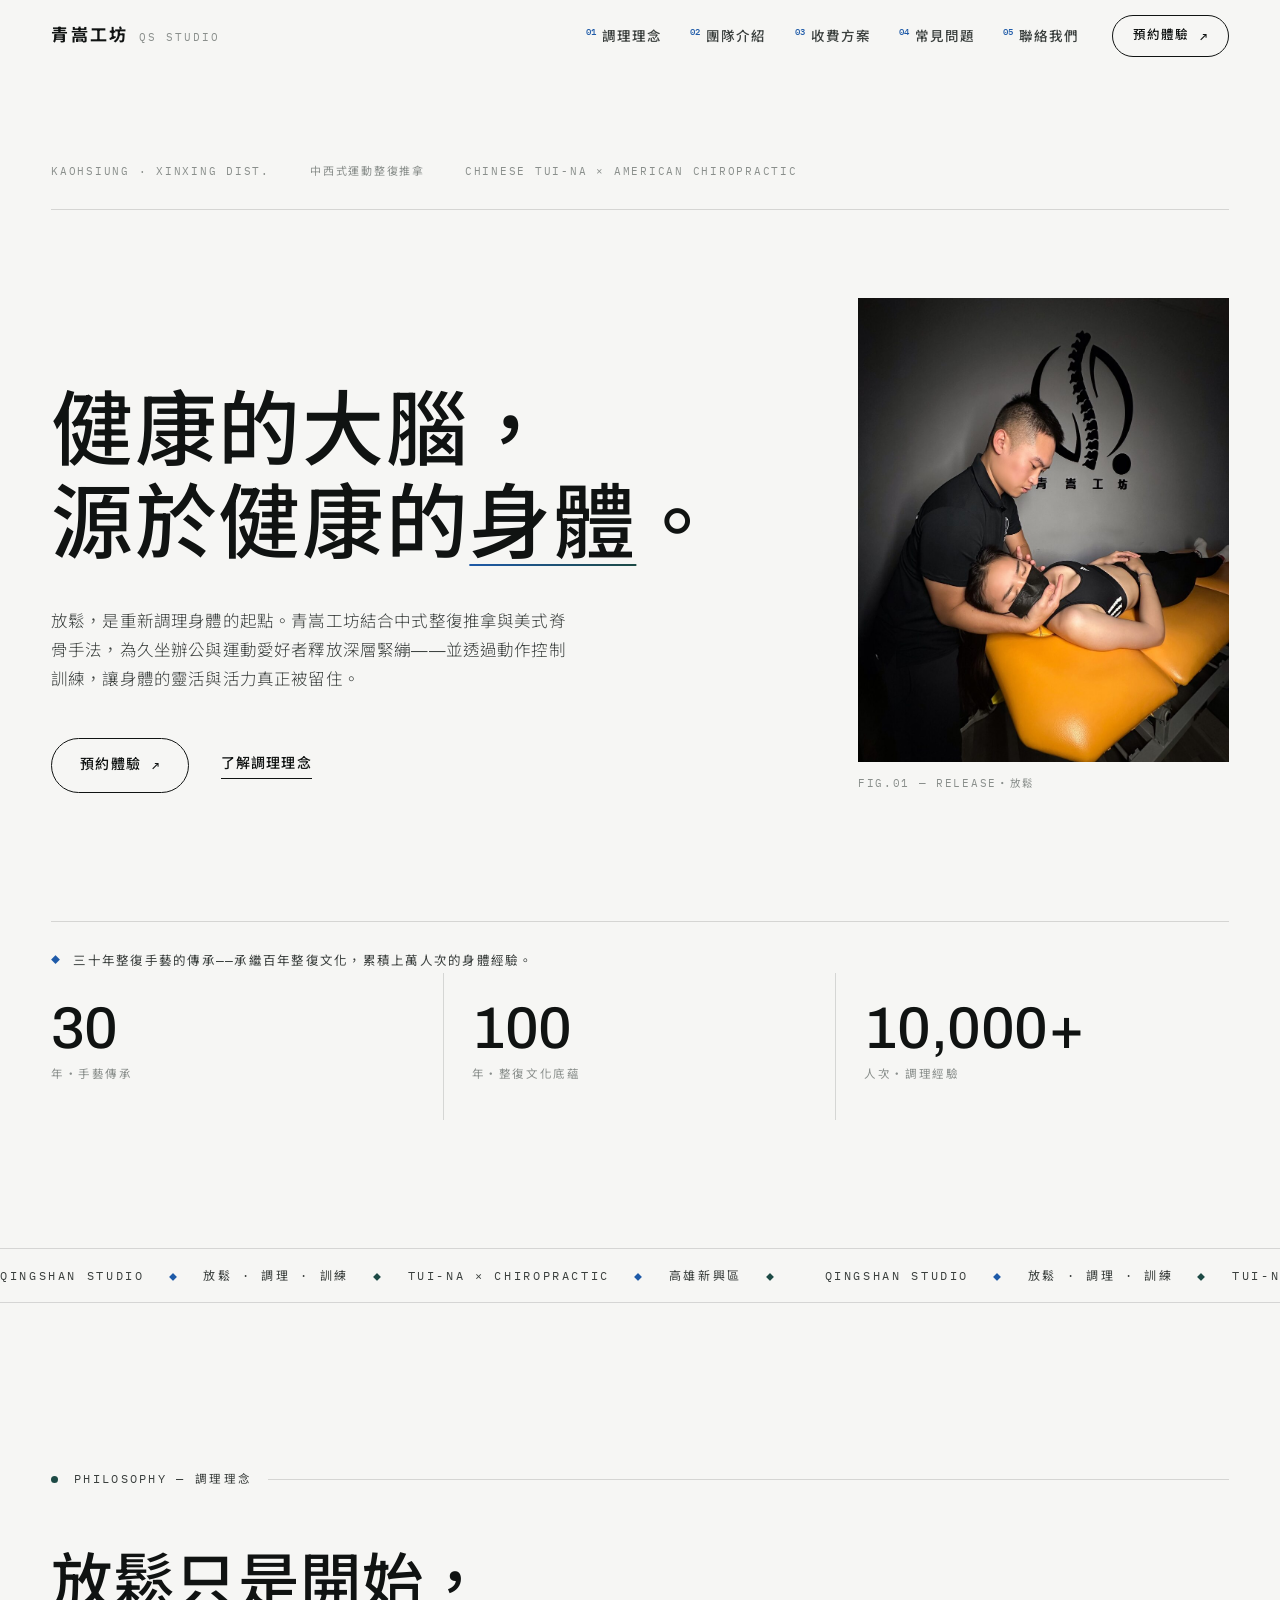
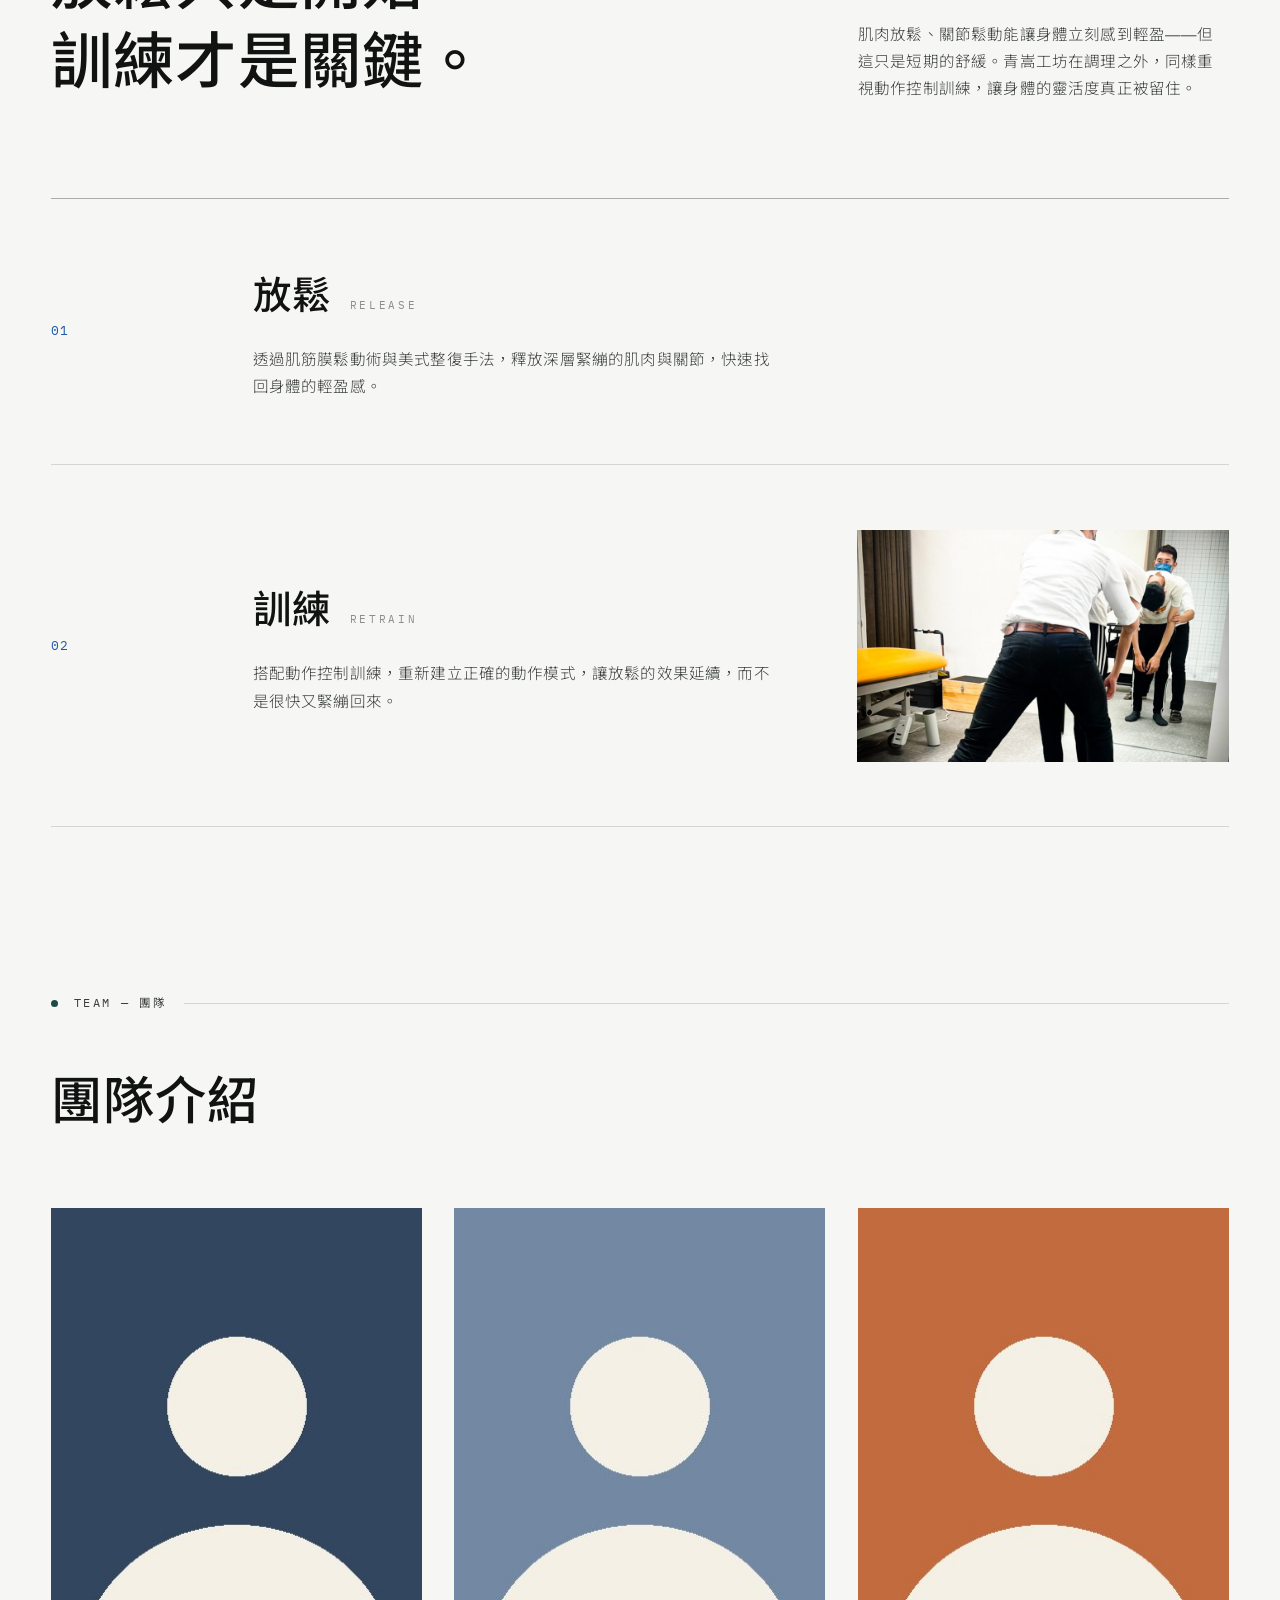
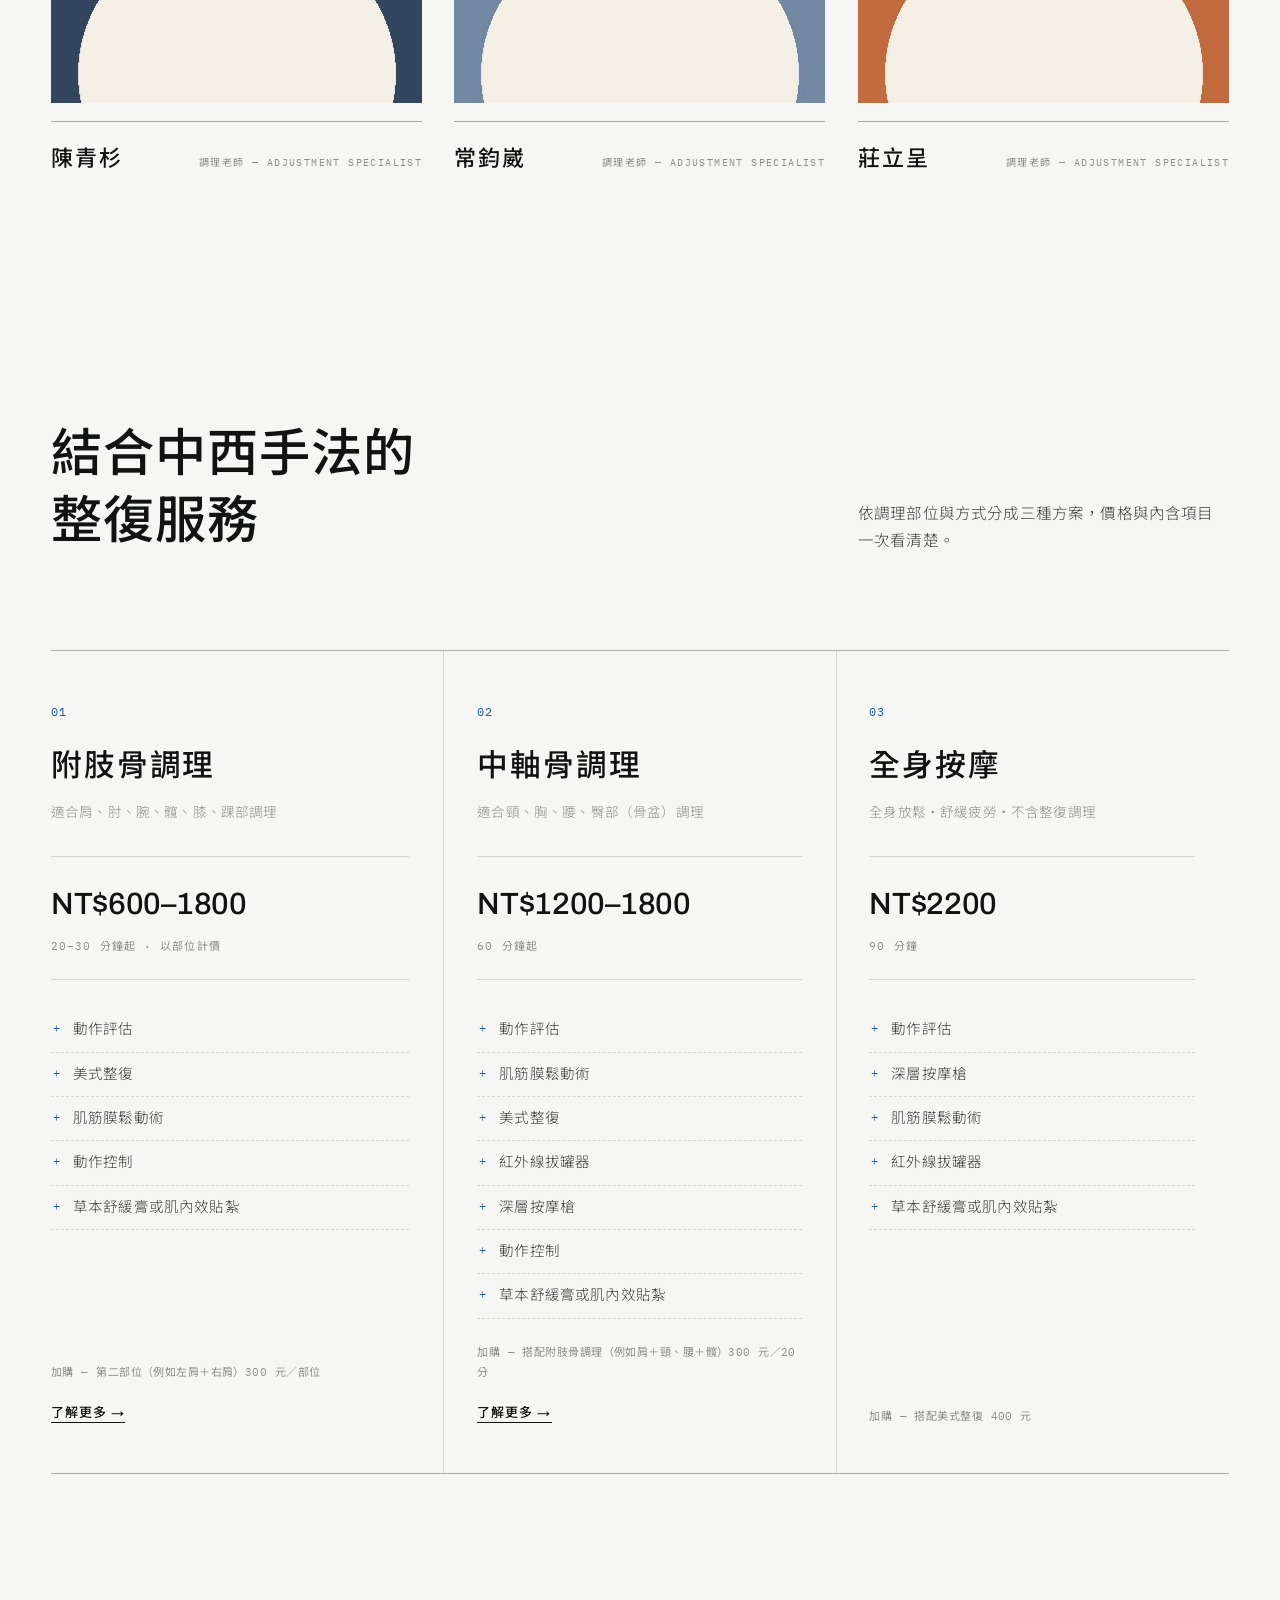
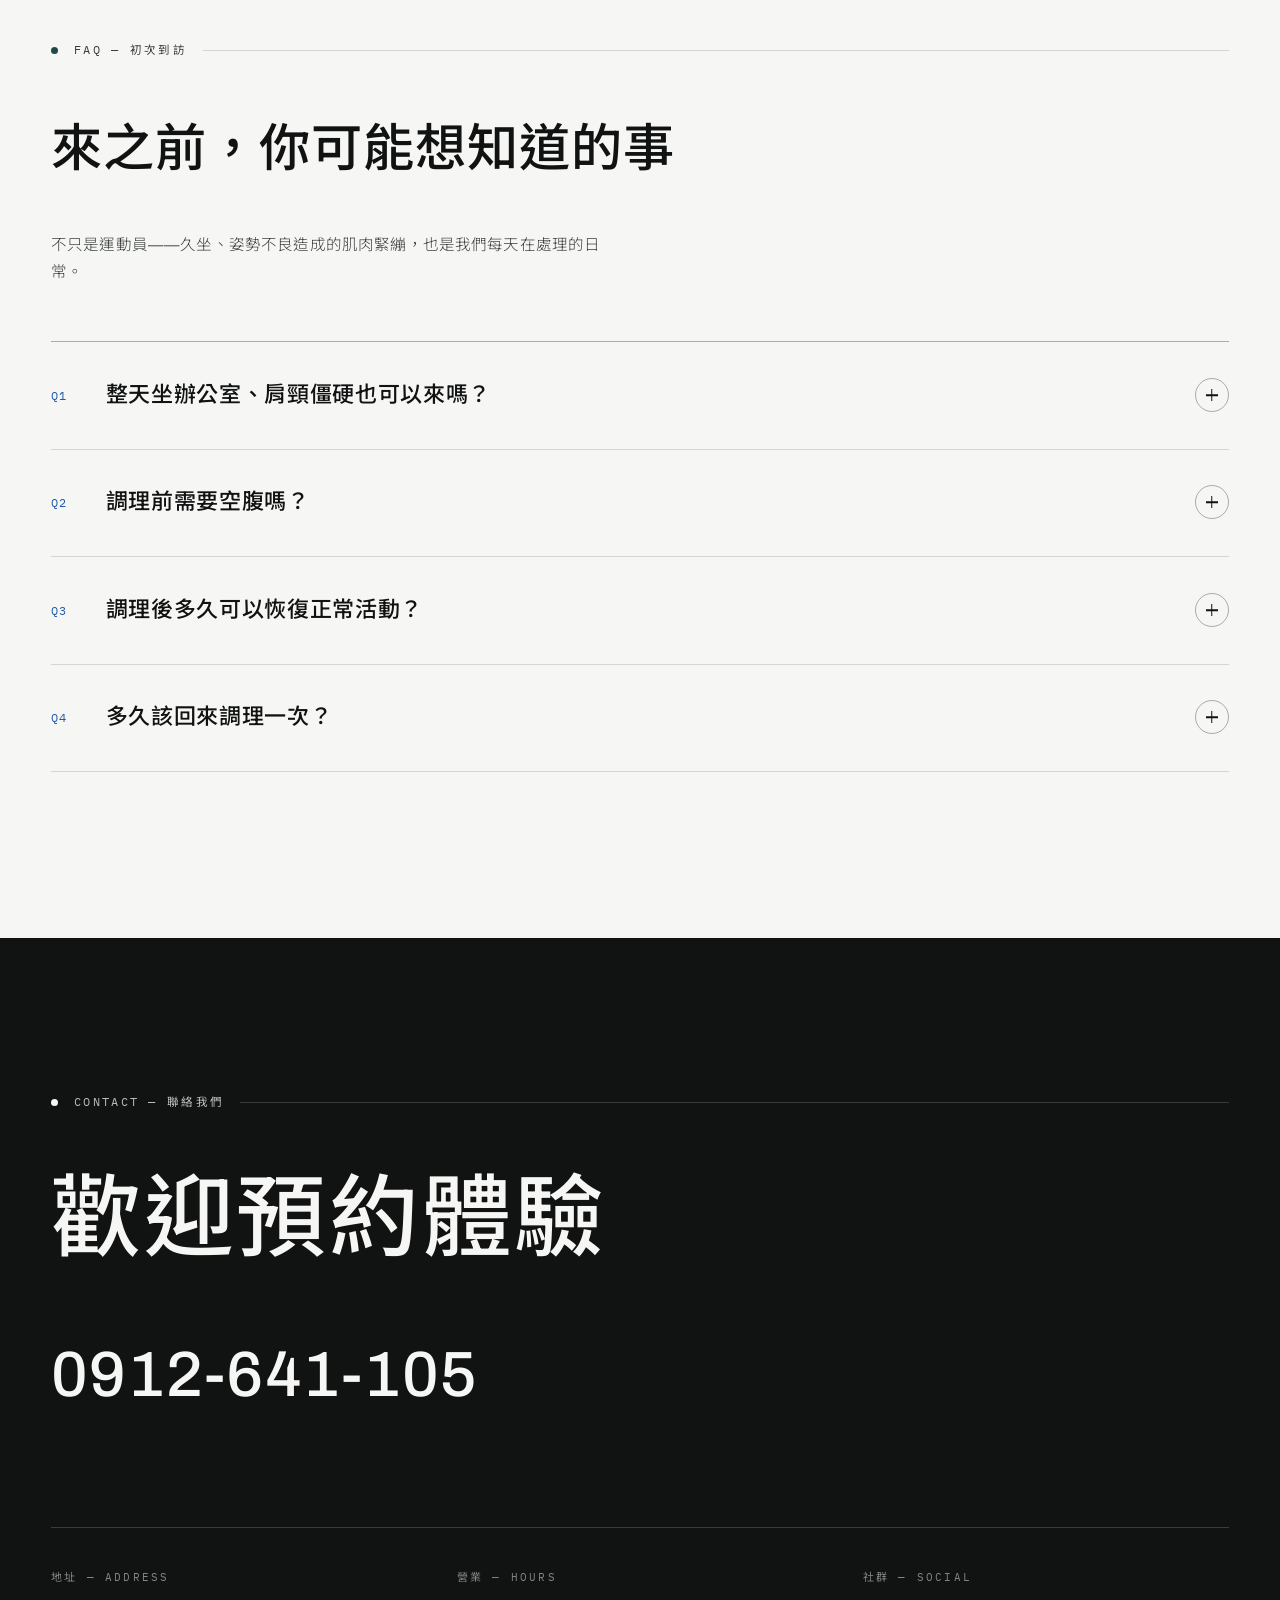
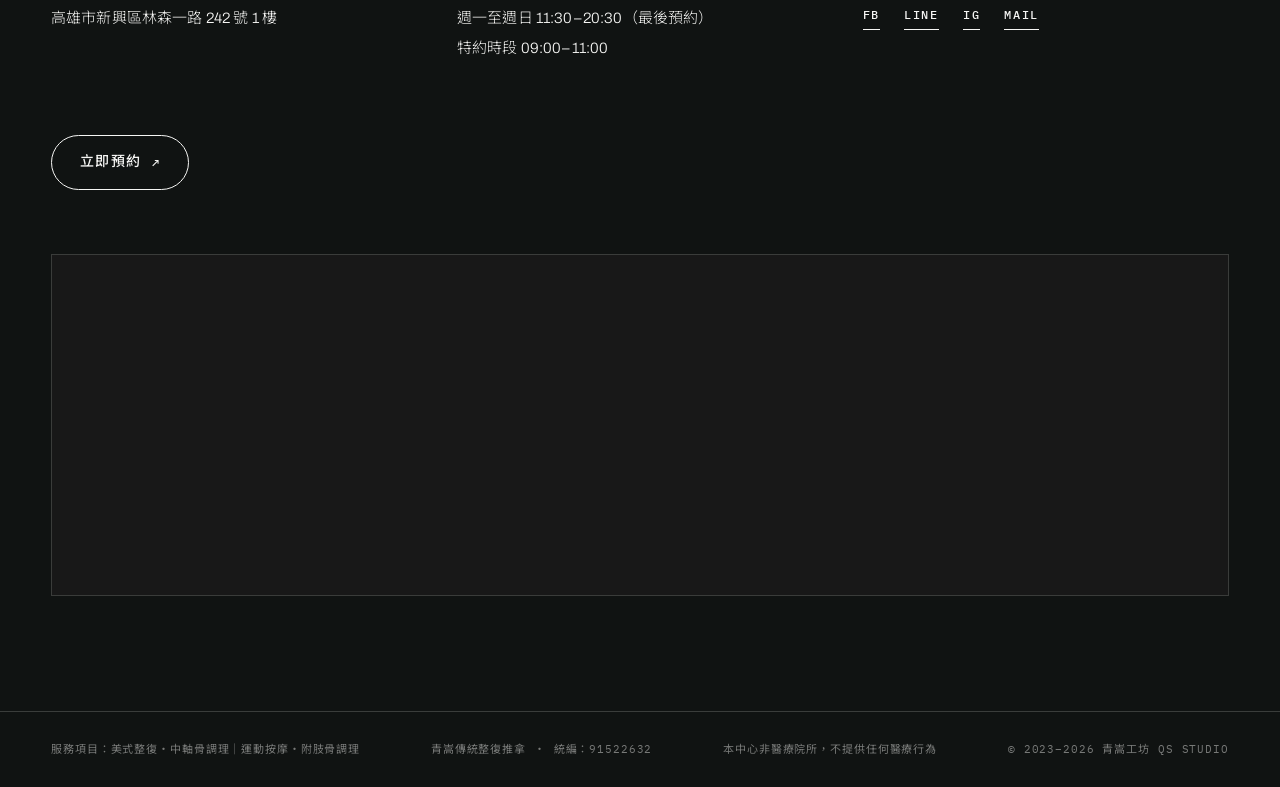
==== commit c40eb740: "SEO: title/description 加入高雄整復關鍵字" ====
--- a/index.html
+++ b/index.html
@@ -27,12 +27,12 @@
      ・圖片只換 src，class 與結構請勿更動。
      ════════════════════════════════════════════════════════════════ -->
 
-<title>青嵩工坊 QS STUDIO — 中西式運動整復推拿｜高雄新興區</title>
-<meta name="description" content="青嵩工坊結合中式整復推拿與美式脊骨手法，為久坐辦公與運動愛好者釋放深層緊繃。高雄新興區，健康的大腦源於健康的身體。">
+<title>青嵩工坊 QS STUDIO｜高雄整復・運動按摩・新興區整復推拿中心</title>
+<meta name="description" content="高雄整復・運動按摩推薦｜青嵩工坊位於高雄新興區，結合中式整復推拿與美式脊骨手法，為久坐辦公與運動愛好者舒緩深層緊繃、找回身體活力。">
 <link rel="canonical" href="https://qsqingshan.com/" />
 <meta property="og:type" content="website">
 <meta property="og:site_name" content="青嵩工坊 qs studio">
-<meta property="og:title" content="青嵩工坊 QS STUDIO — 中西式運動整復推拿">
+<meta property="og:title" content="青嵩工坊 QS STUDIO｜高雄整復・運動按摩・新興區整復推拿中心">
 <meta property="og:description" content="高雄新興區在地經營，傳承三十年整復推拿手藝，結合運動按摩與動作控制訓練，協助舒緩疲勞、提升運動表現。">
 <meta property="og:image" content="https://qsqingshan.com/images/treatment-scene.jpg">
 <meta property="og:url" content="https://qsqingshan.com">
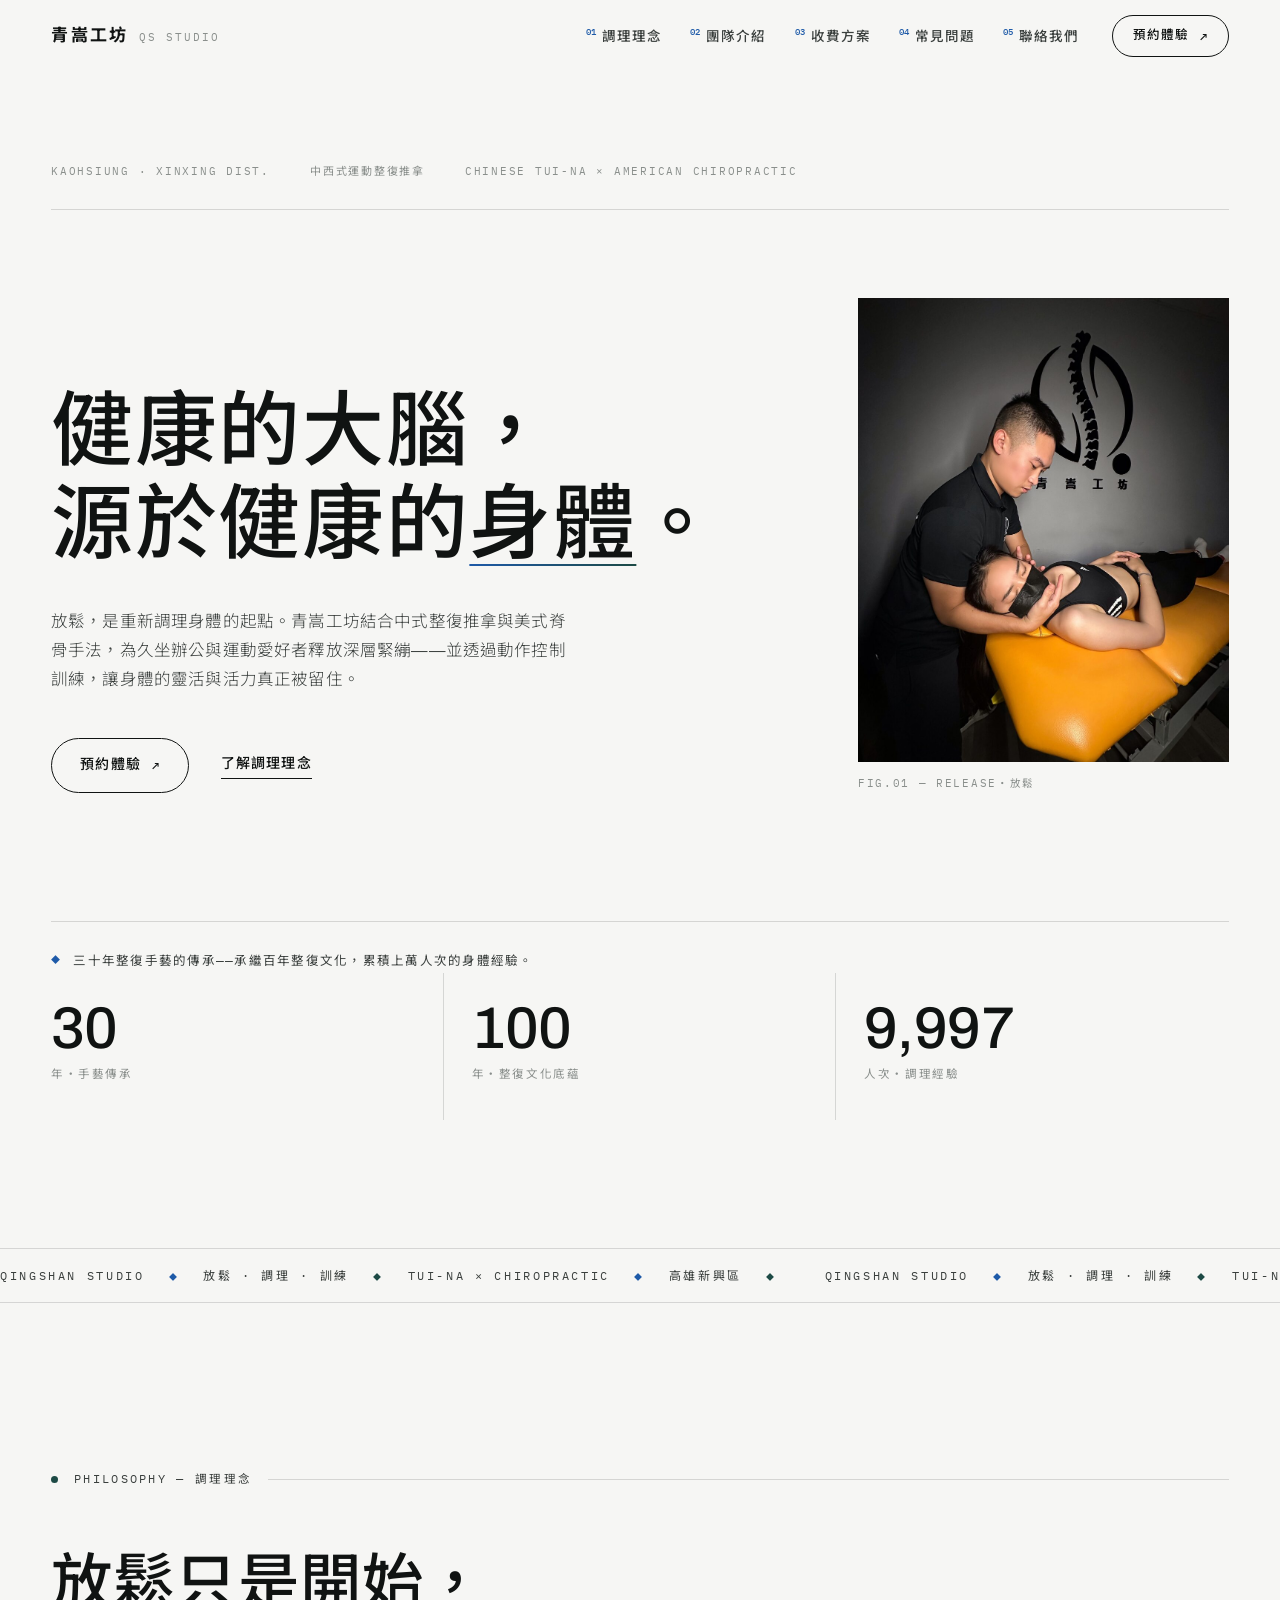
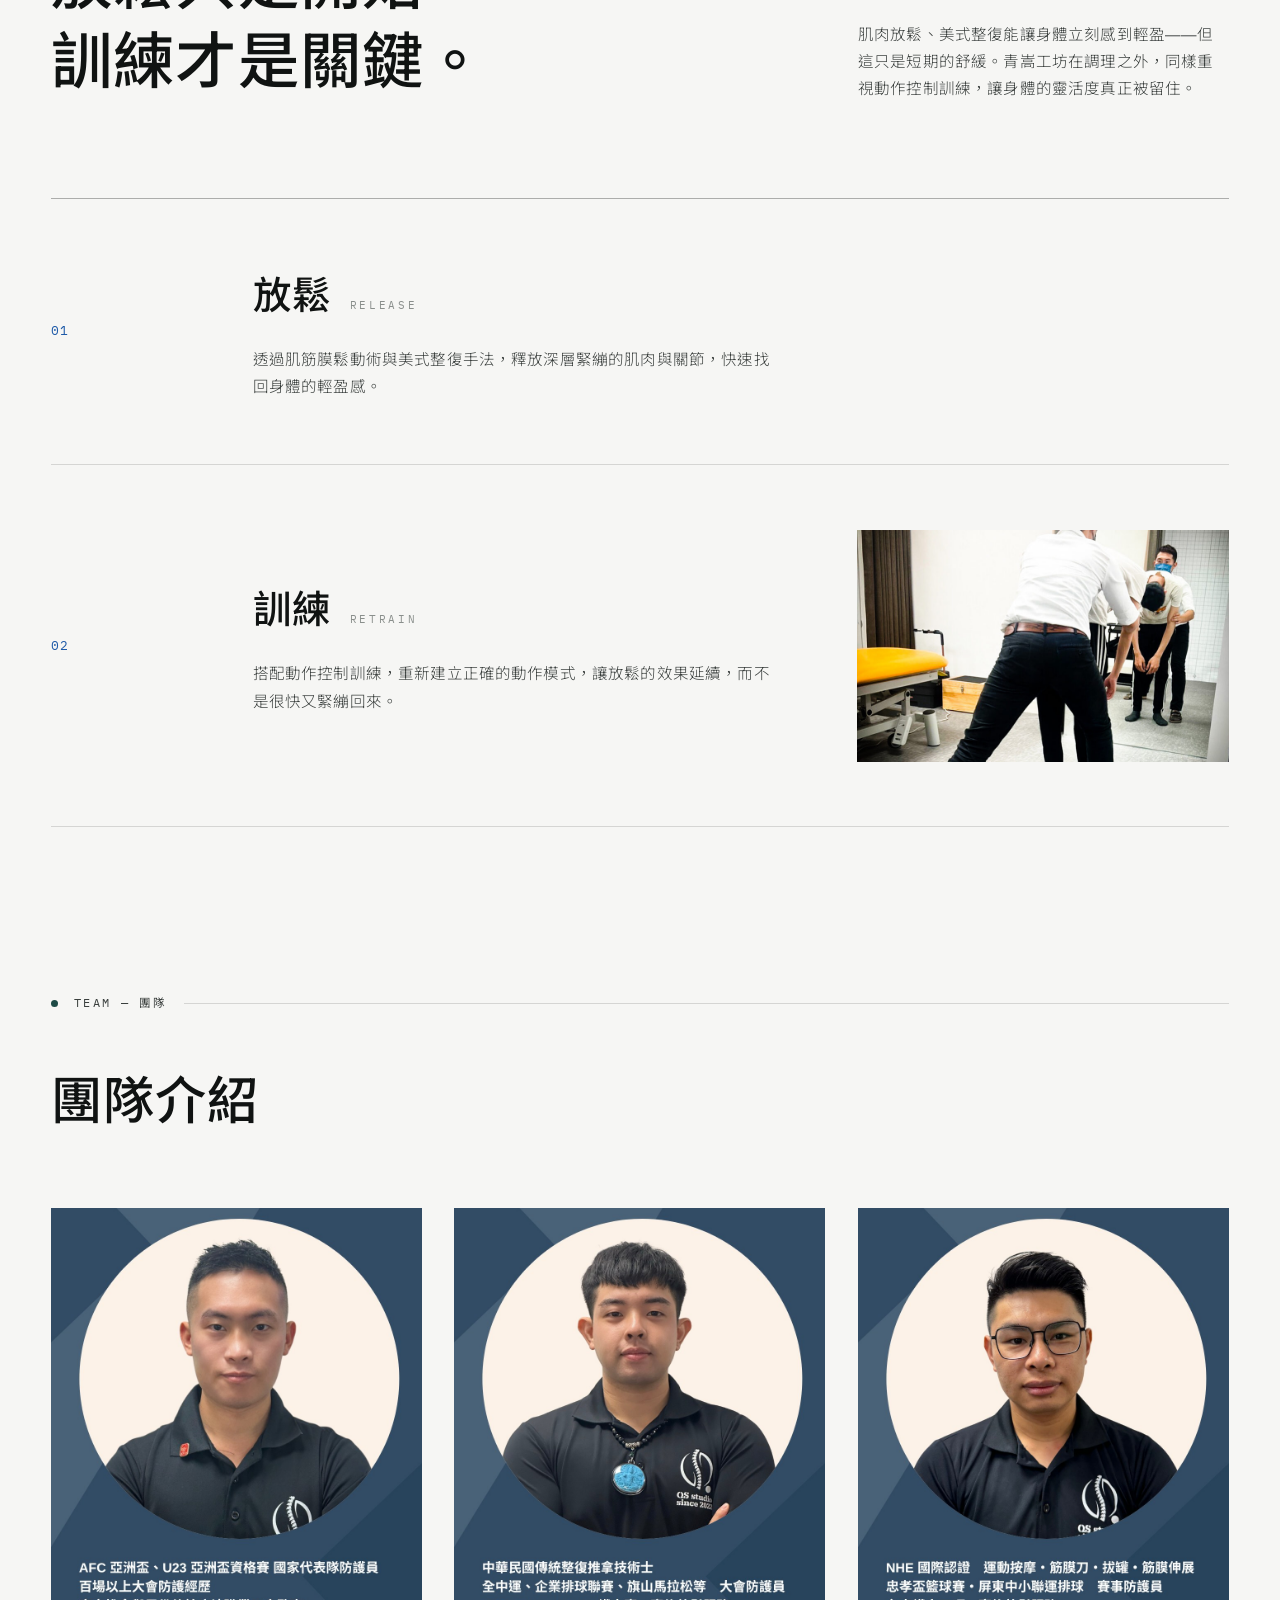
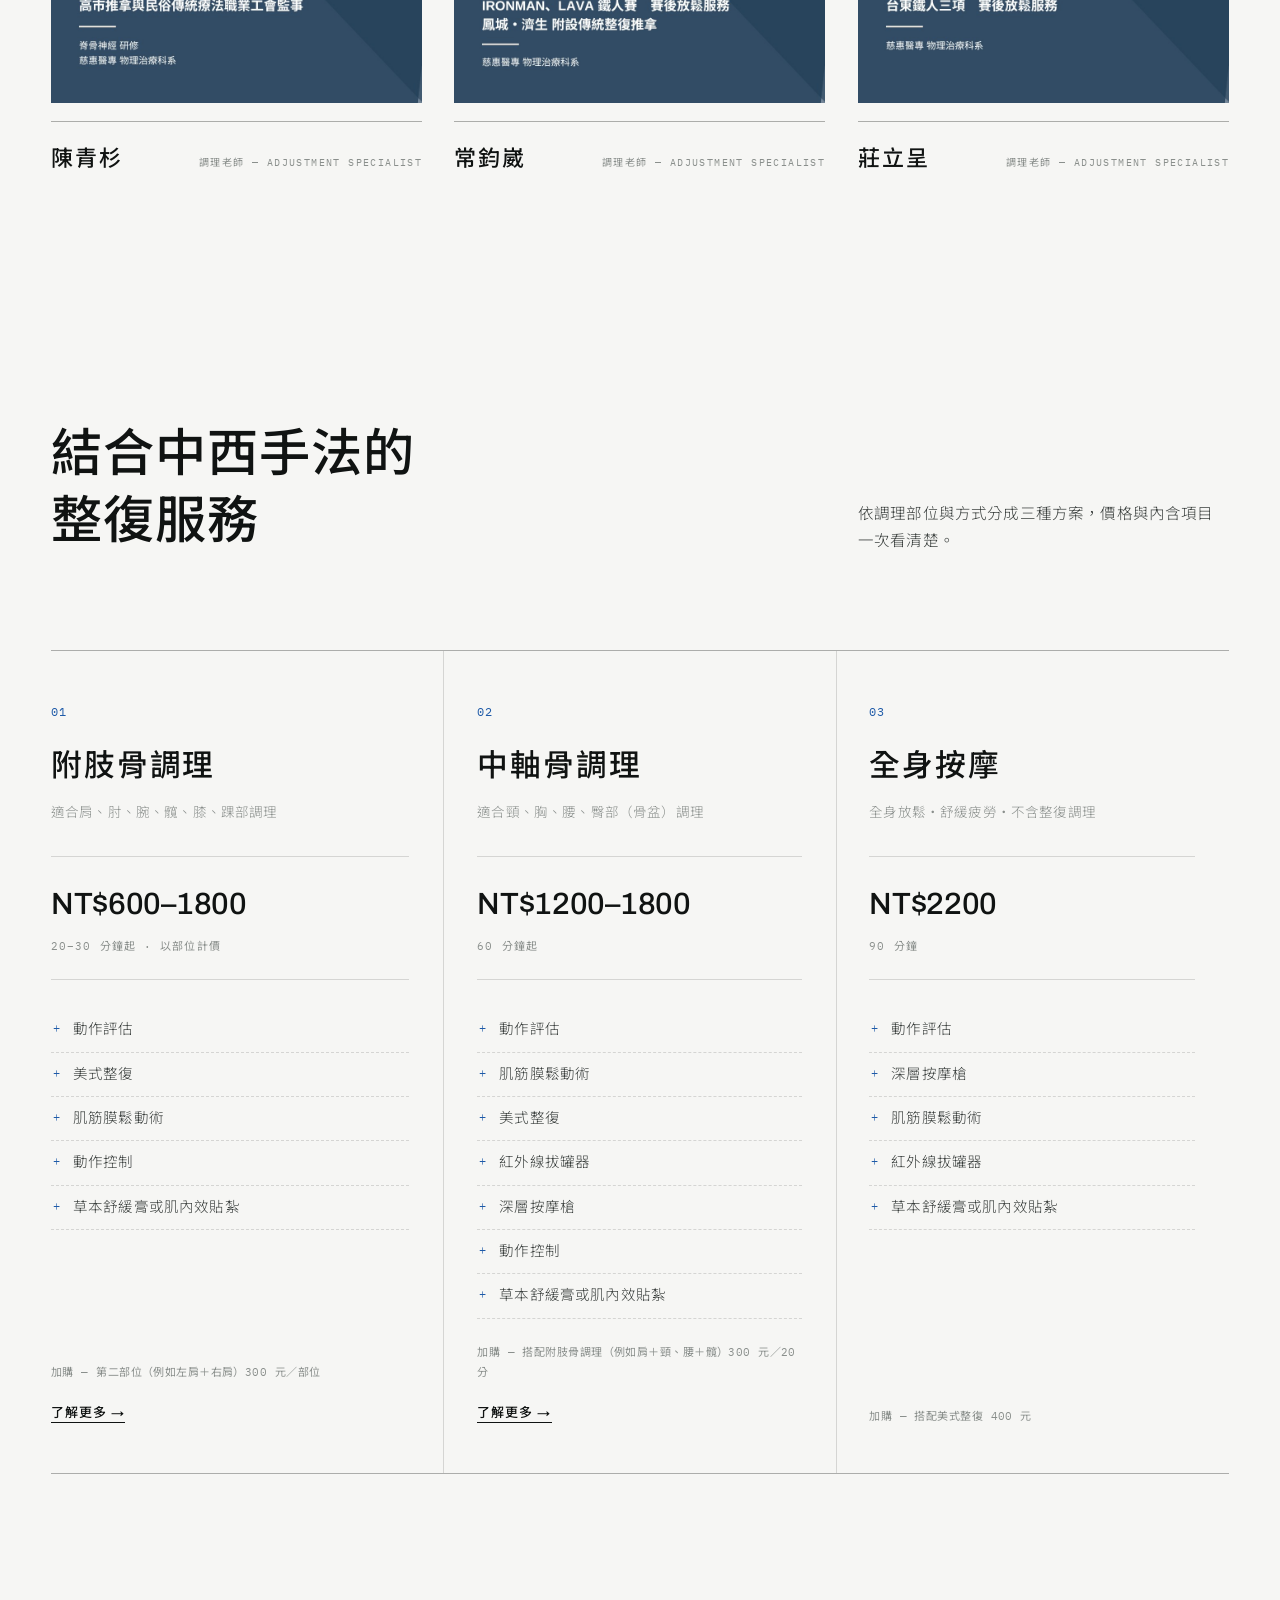
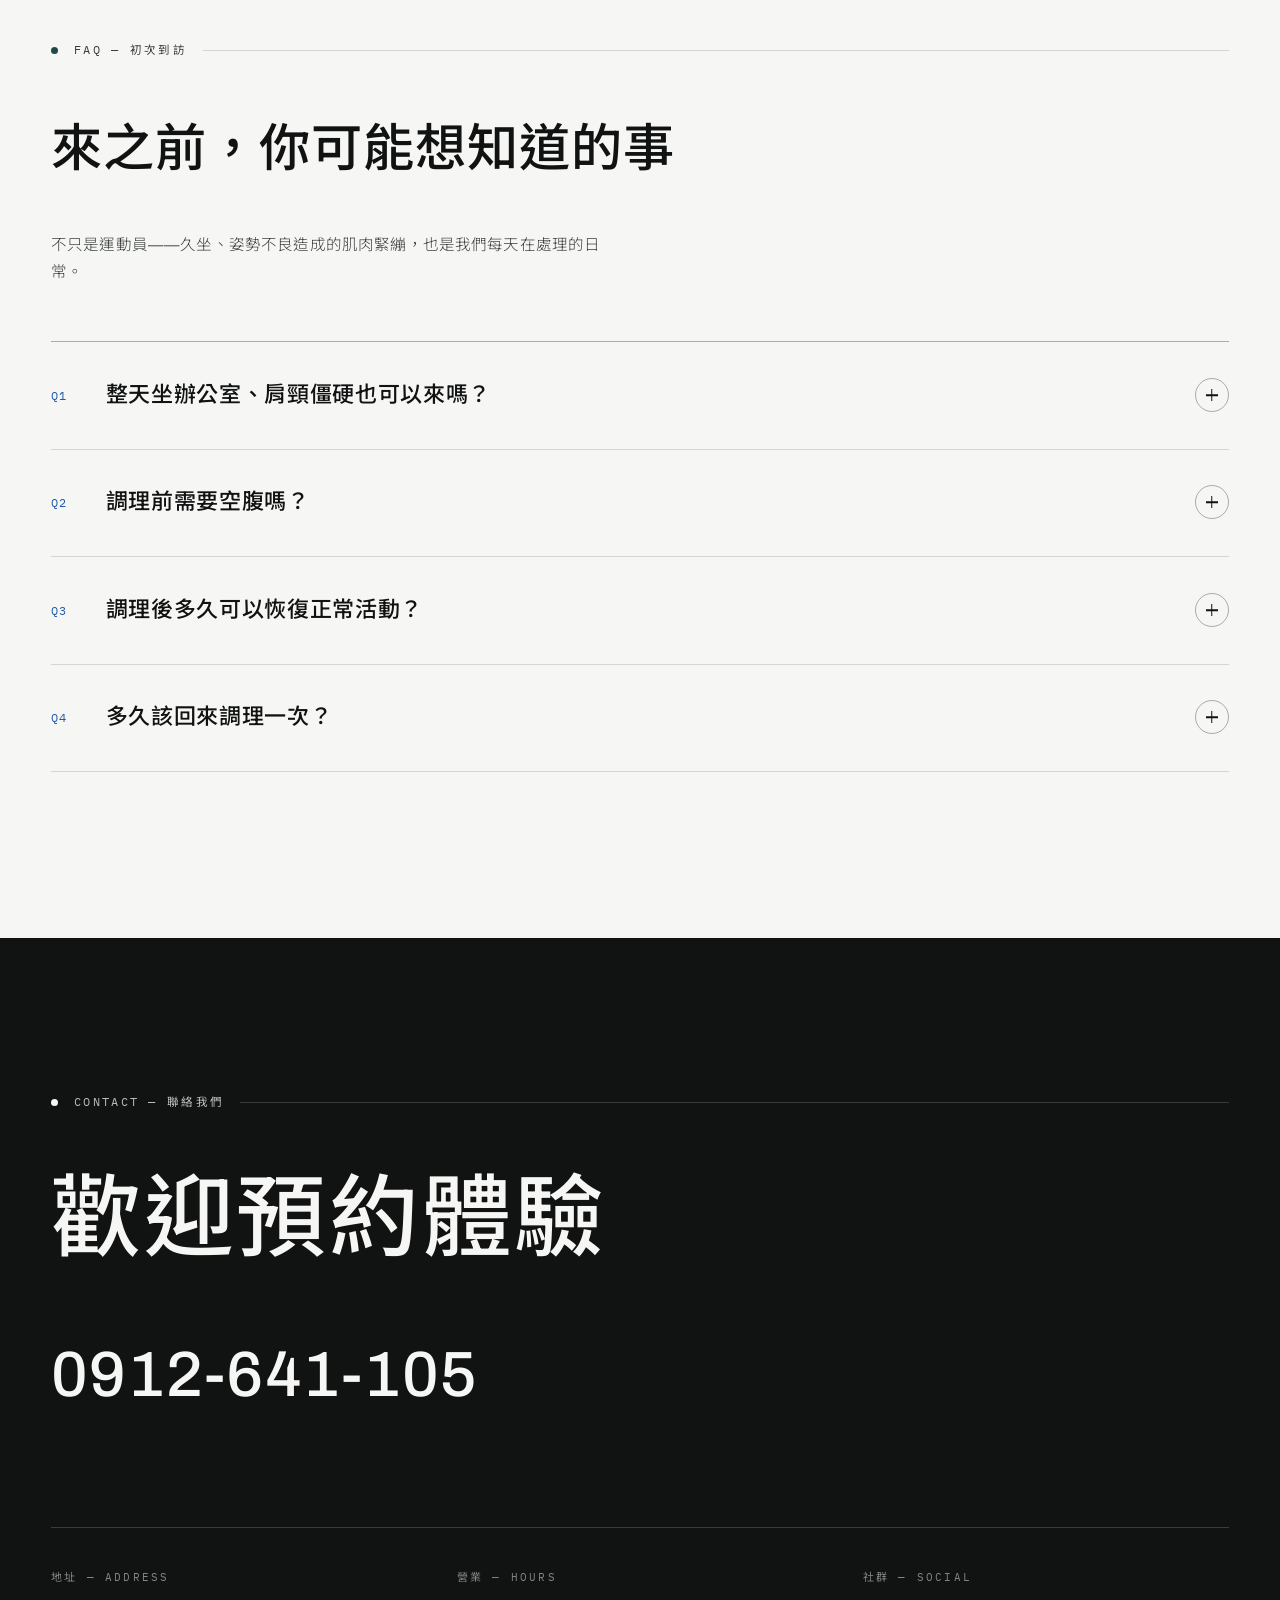
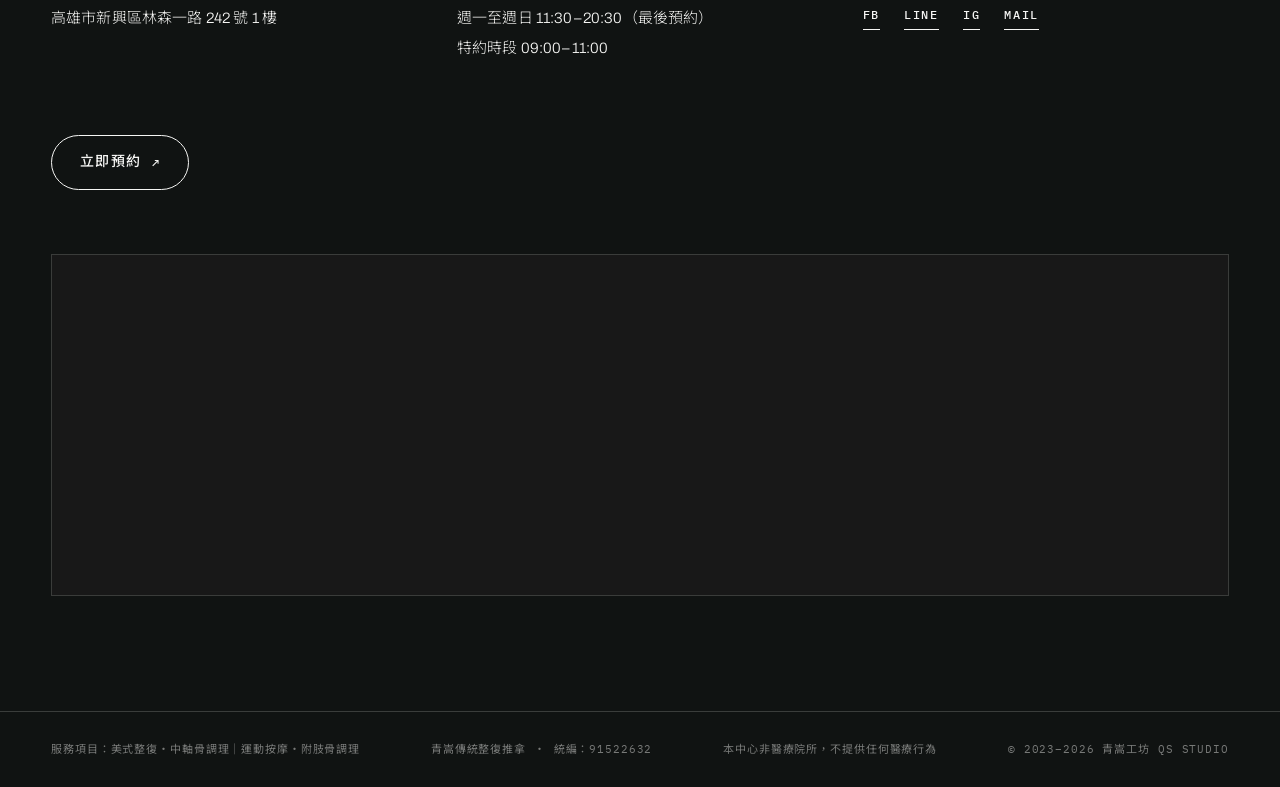
==== commit e0f7caaf: "合規：關節鬆動→美式整復（首頁理念句）" ====
--- a/index.html
+++ b/index.html
@@ -205,7 +205,7 @@
         <!-- ◆ 後台欄位：philosophy_title（<br> 為換行，請保留）/ philosophy_note -->
         <h2 class="statement reveal" data-field="philosophy_title" style="">放鬆只是開始，<br>訓練才是關鍵。</h2>
         <p class="statement-note reveal" data-field="philosophy_note" style="">
-          肌肉放鬆、關節鬆動能讓身體立刻感到輕盈——但這只是短期的舒緩。青嵩工坊在調理之外，同樣重視動作控制訓練，讓身體的靈活度真正被留住。
+          肌肉放鬆、美式整復能讓身體立刻感到輕盈——但這只是短期的舒緩。青嵩工坊在調理之外，同樣重視動作控制訓練，讓身體的靈活度真正被留住。
         </p>
       </div>
 
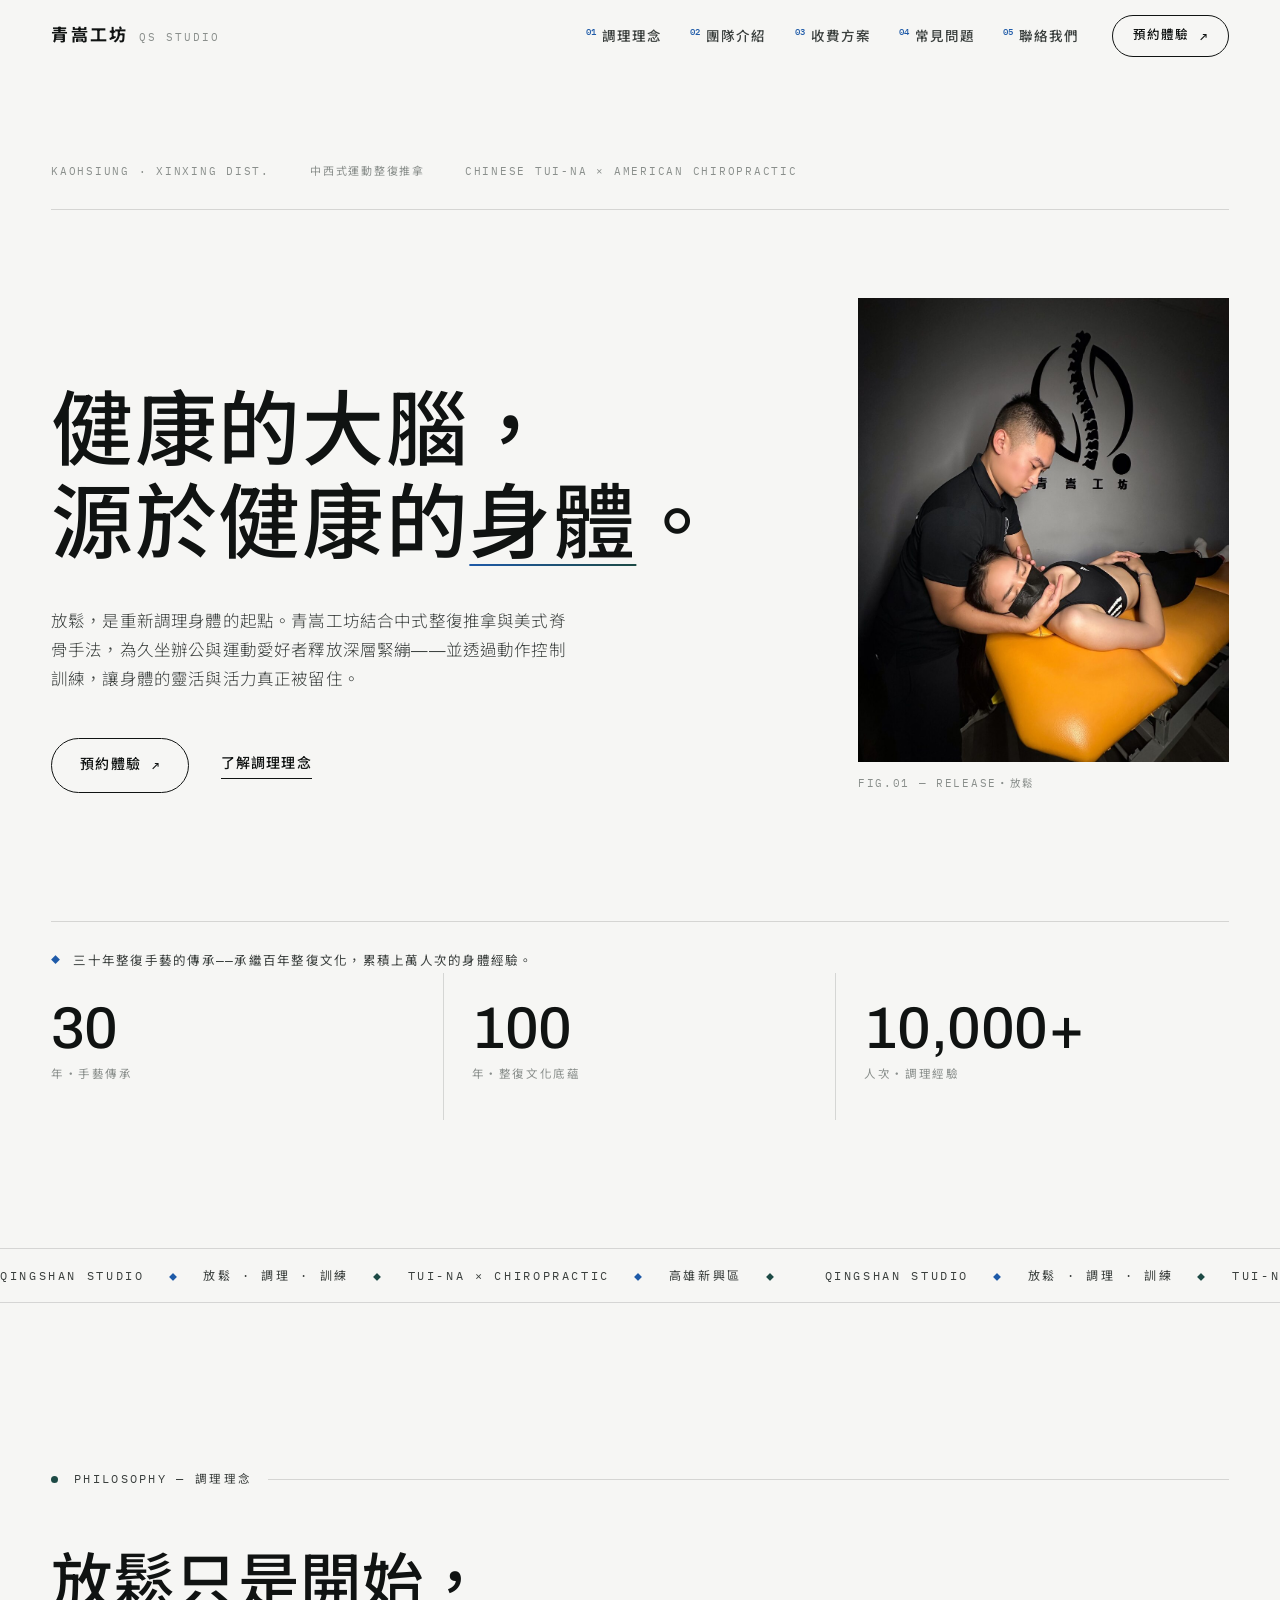
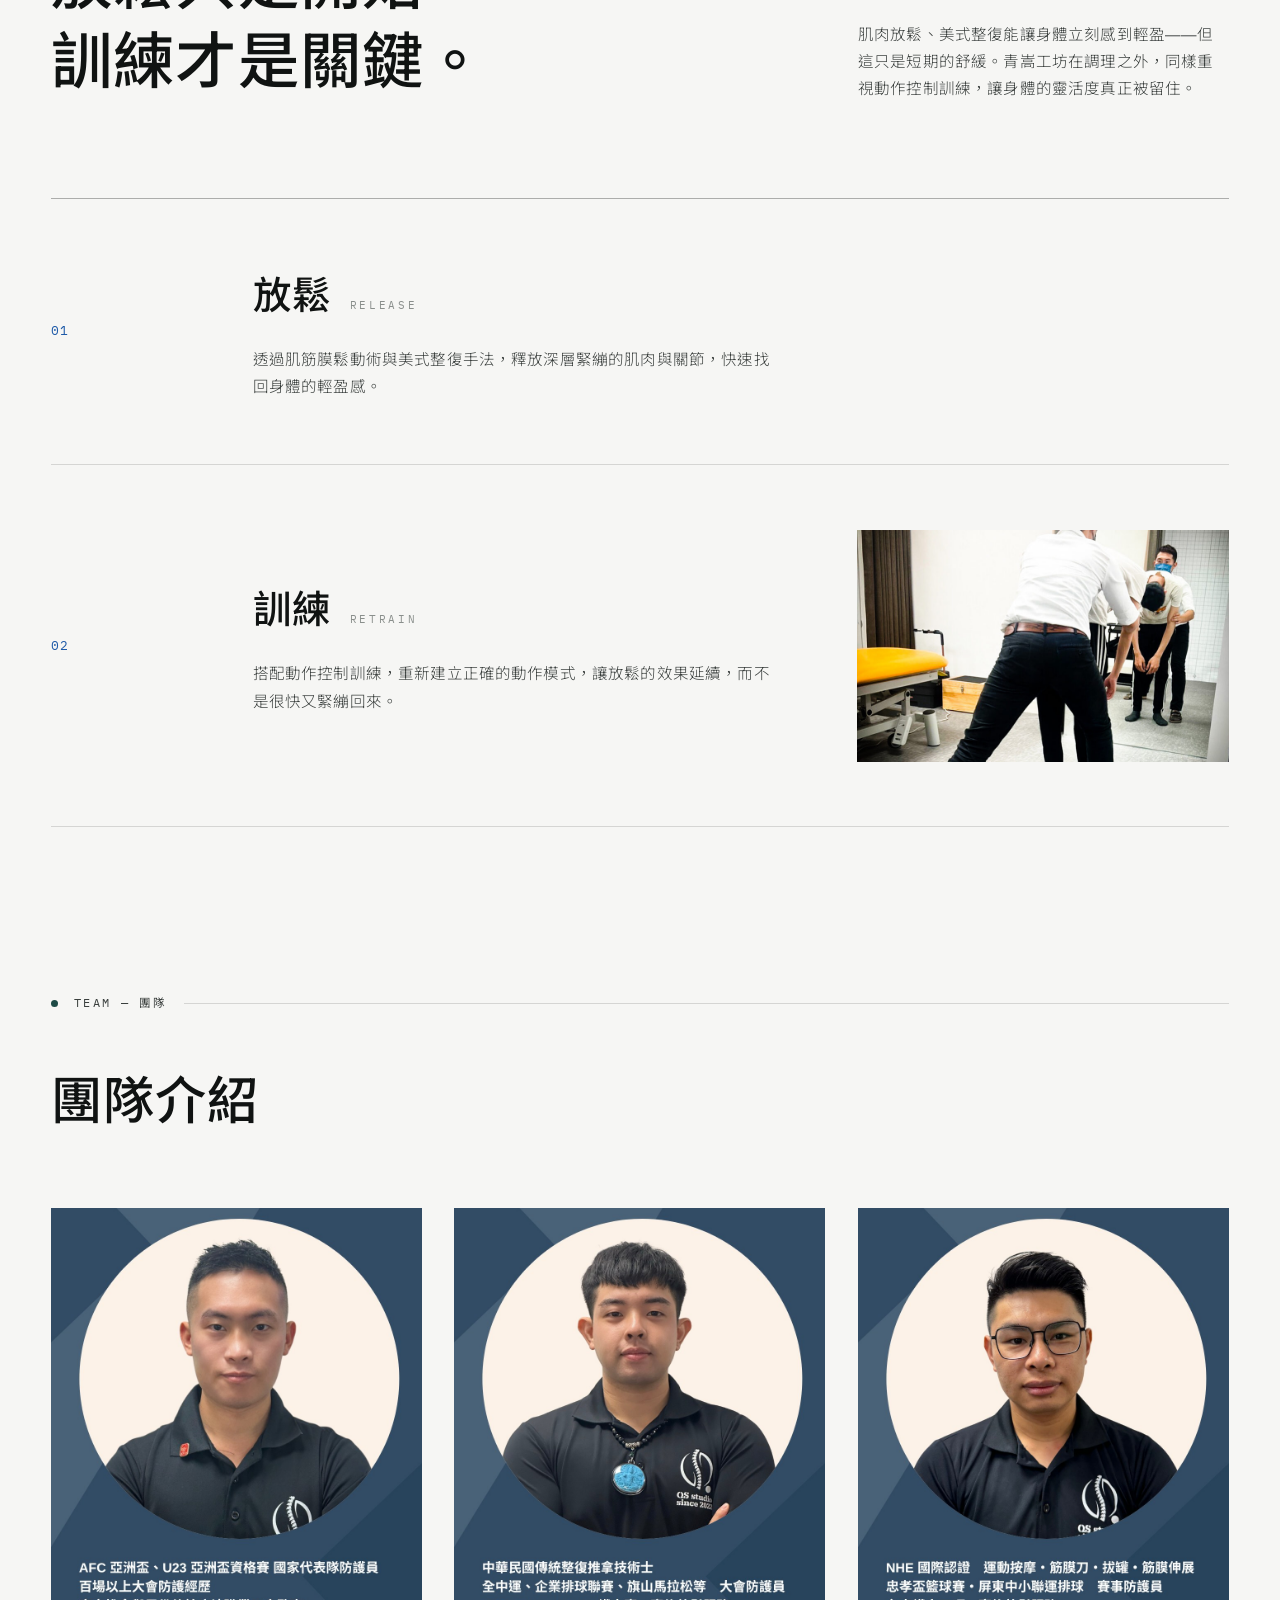
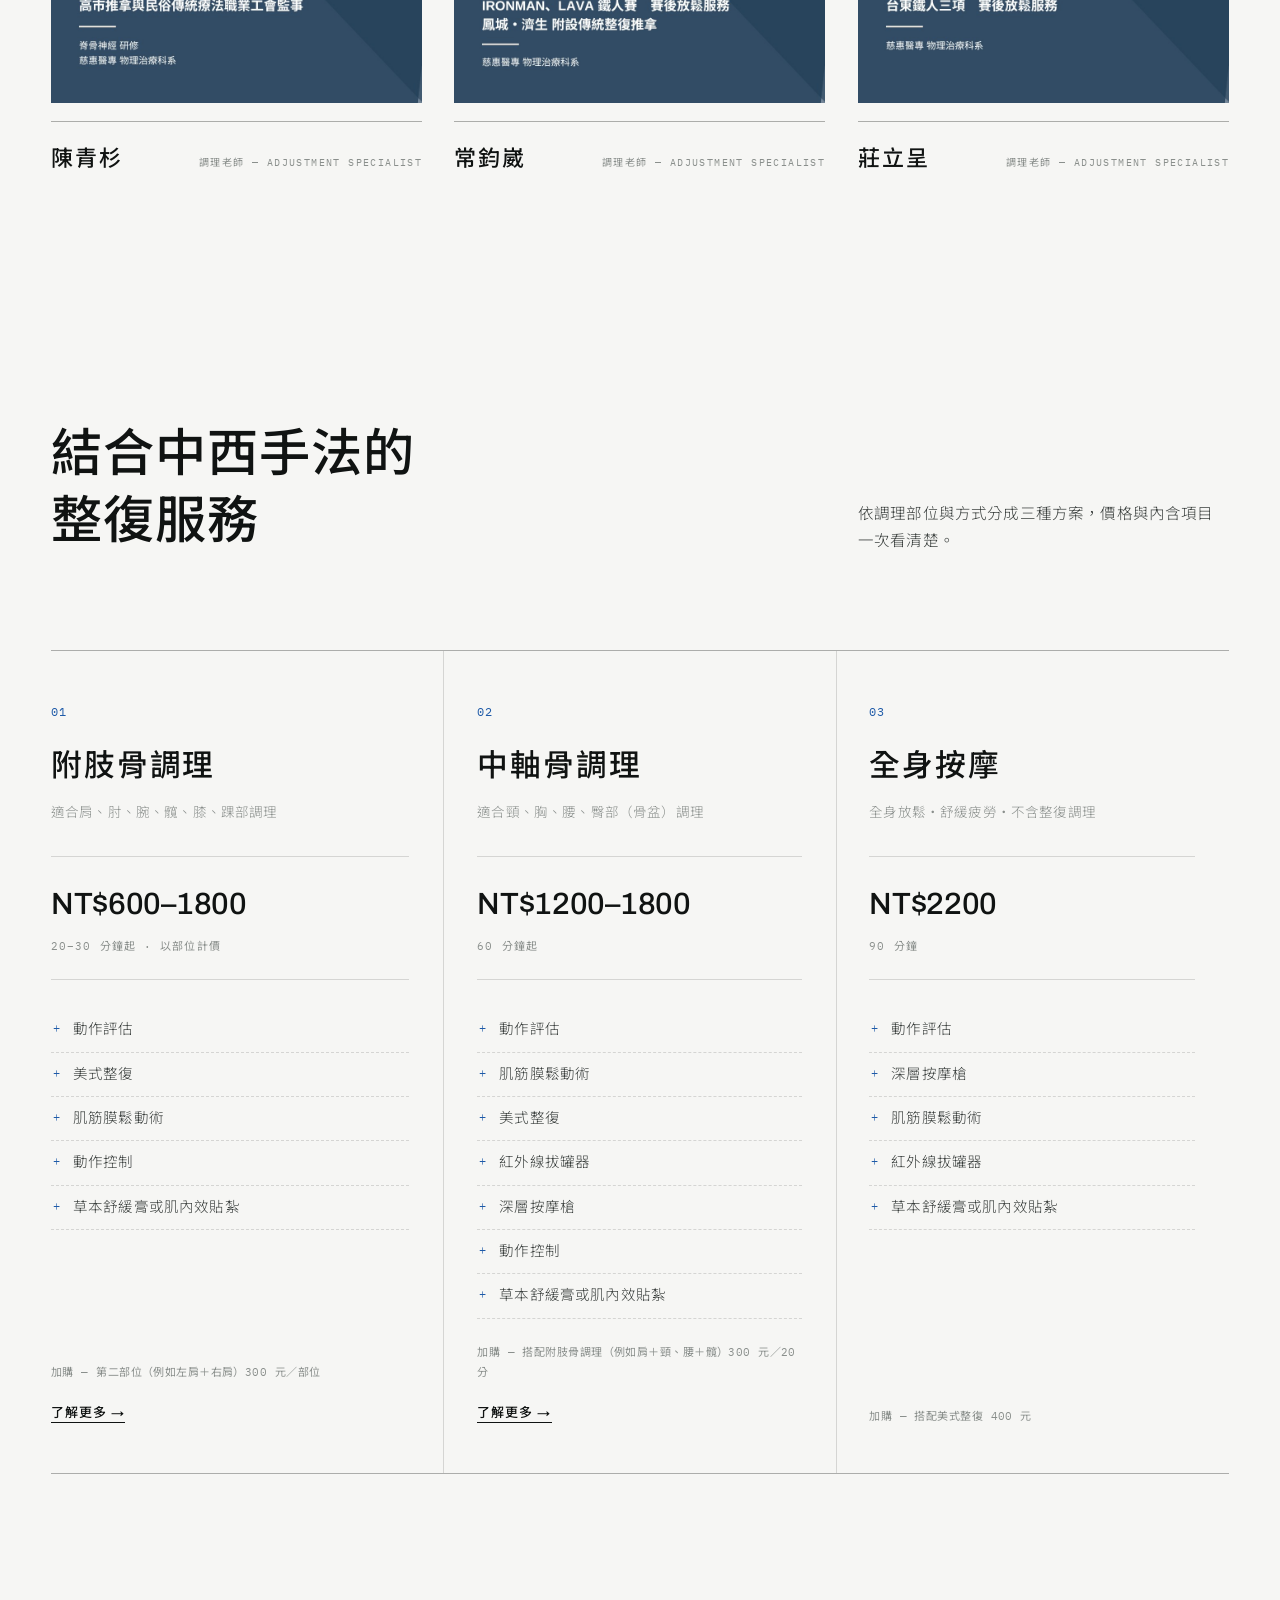
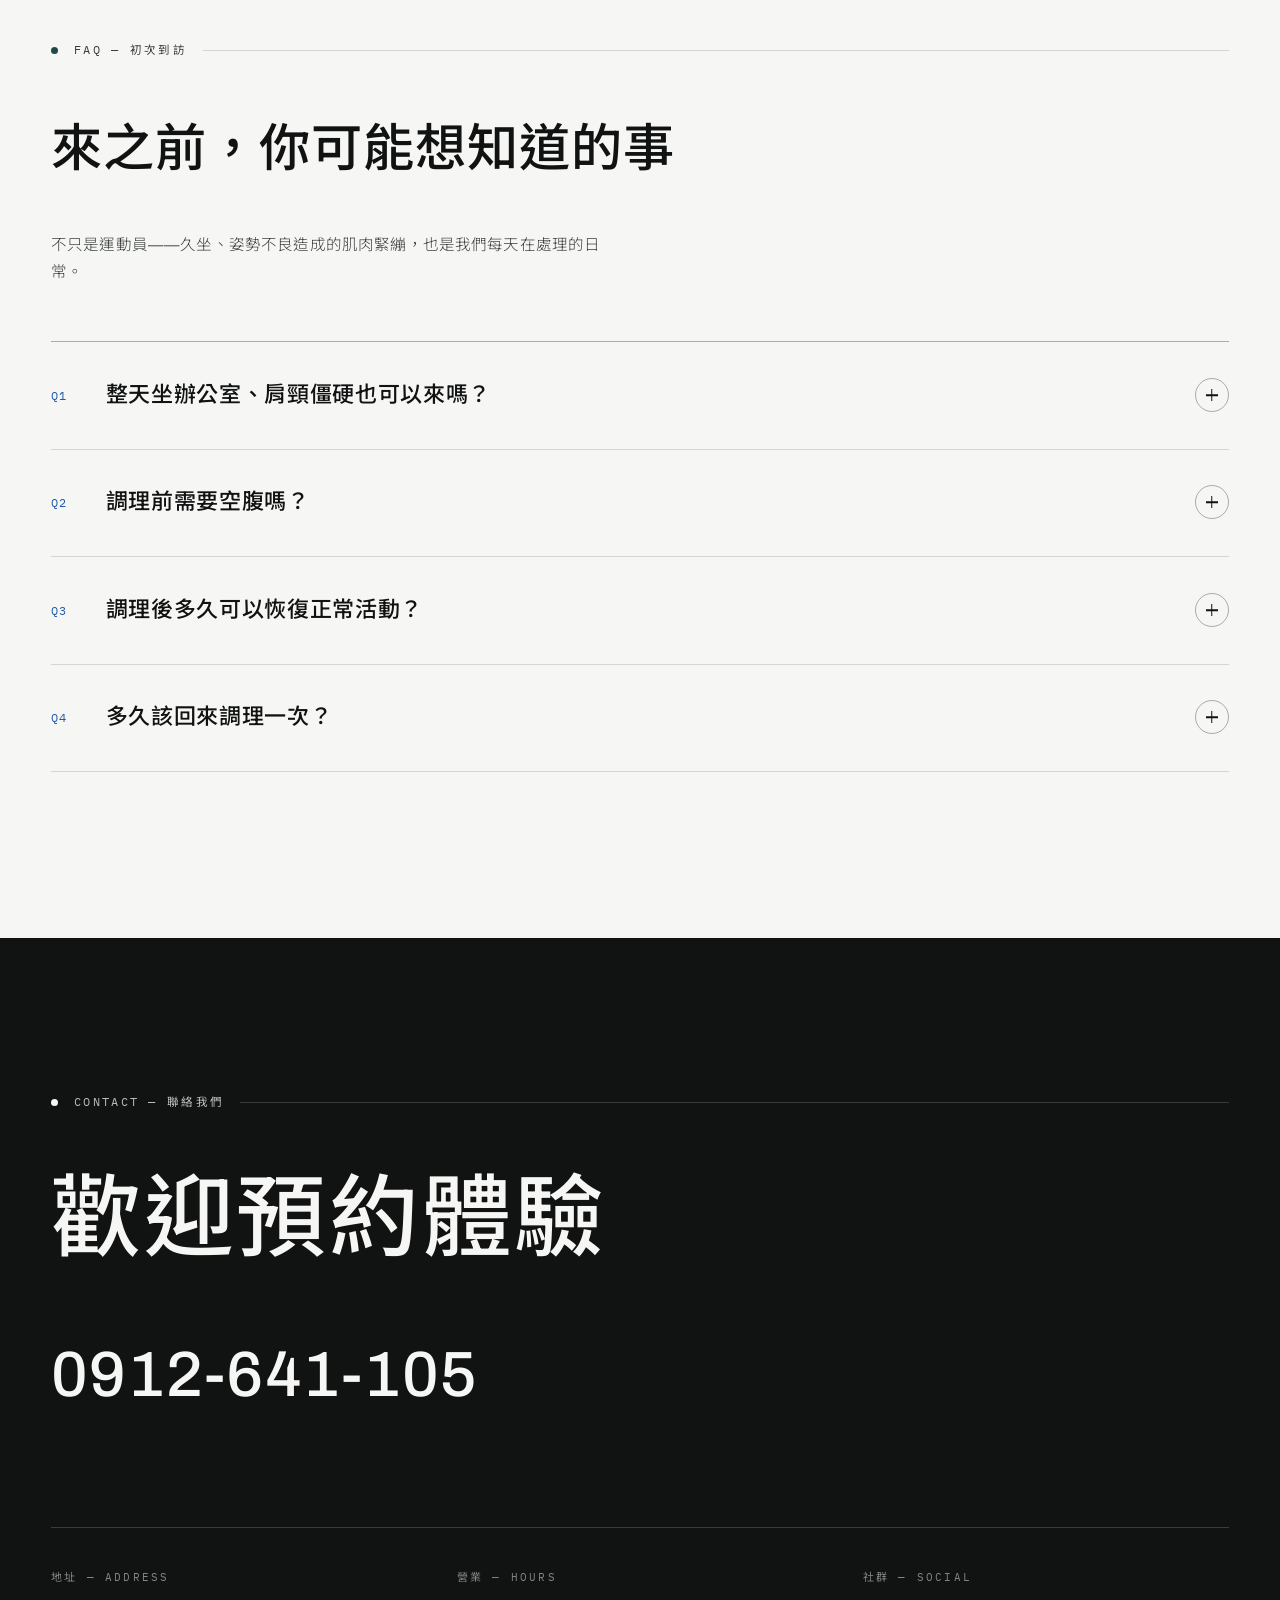
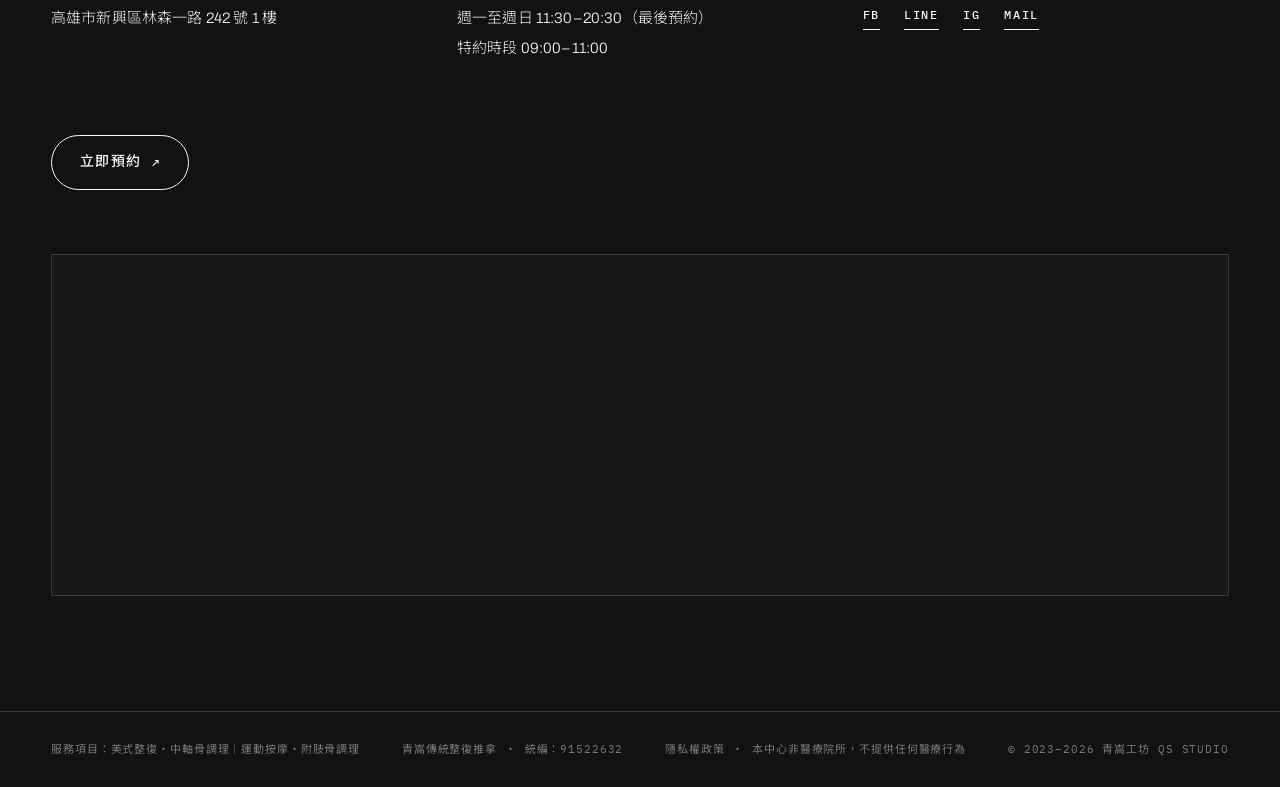
==== commit 0835a34b: "Update index.html" ====
--- a/index.html
+++ b/index.html
@@ -484,7 +484,7 @@
   <div class="wrap footer-inner">
      <span>服務項目：<a href="/services/chiropractic/" style="color:inherit;text-underline-offset:3px">美式整復・中軸骨調理</a>｜<a href="/services/sports-massage/" style="color:inherit;text-underline-offset:3px">運動按摩・附肢骨調理</a></span>
     <span>青嵩傳統整復推拿 ・ 統編：91522632</span>
-    <span>本中心非醫療院所，不提供任何醫療行為</span>
+    <span><a href="/privacy.html" style="color:inherit;text-underline-offset:3px">隱私權政策</a> ・ 本中心非醫療院所，不提供任何醫療行為</span>
     <span>© 2023–2026 青嵩工坊 QS STUDIO</span>
   </div>
 </footer>
